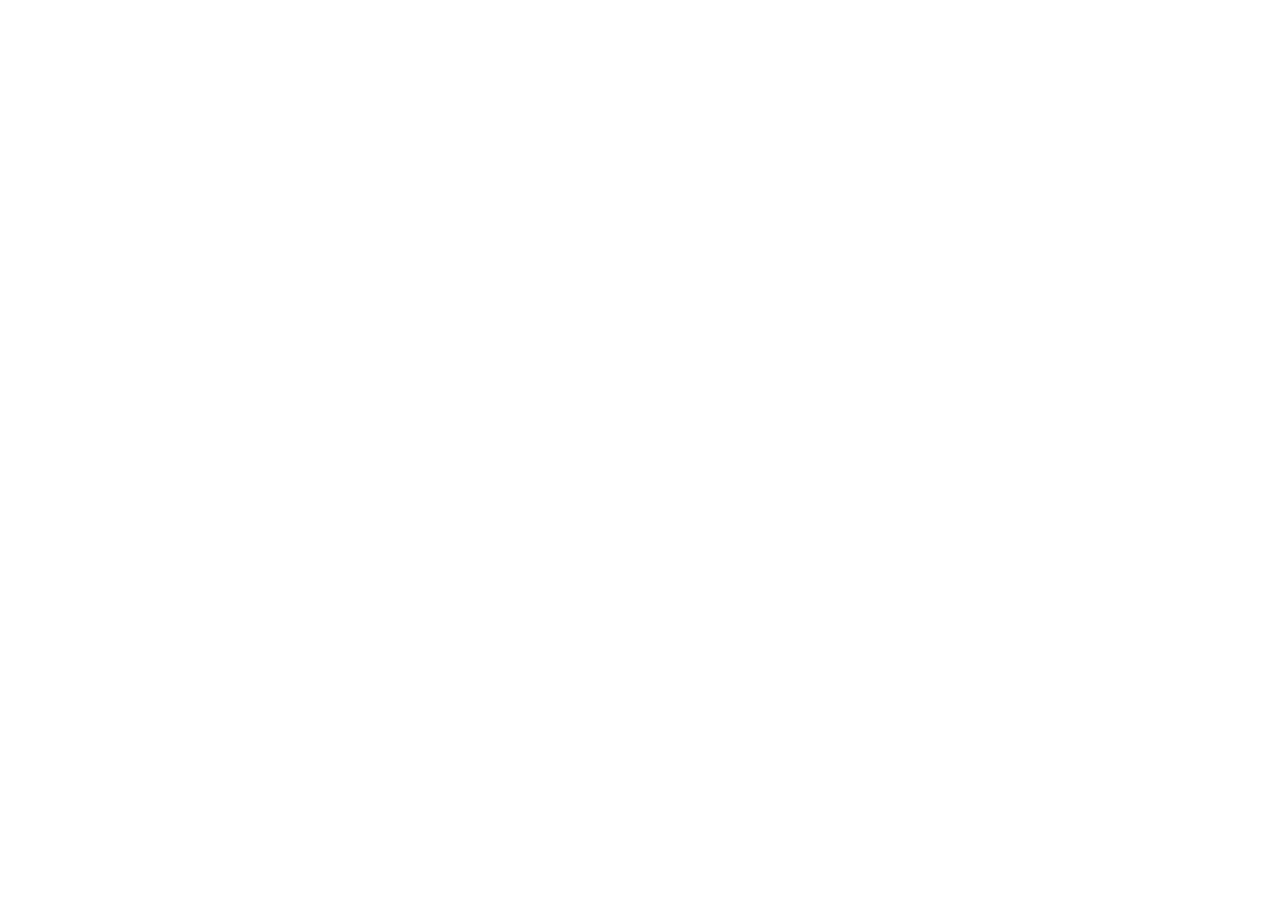
==== index.html @ 35516118 "minor fixes" ====
<!DOCTYPE html>
<html>

<head>
  <!--
    If you are serving your web app in a path other than the root, change the
    href value below to reflect the base path you are serving from.

    The path provided below has to start and end with a slash "/" in order for
    it to work correctly.

    For more details:
    * https://developer.mozilla.org/en-US/docs/Web/HTML/Element/base

    This is a placeholder for base href that will be replaced by the value of
    the `--base-href` argument provided to `flutter build`.
  -->
  <base href="/ulizabiblia/">

  <meta charset="UTF-8">
  <meta content="IE=Edge" http-equiv="X-UA-Compatible">
  <meta name="description" content="Niulize chochote kuhusu biblia, nitakujibu.">

  <!-- iOS meta tags & icons -->
  <meta name="apple-mobile-web-app-capable" content="yes">
  <meta name="apple-mobile-web-app-status-bar-style" content="black">
  <meta name="apple-mobile-web-app-title" content="ulizabiblia">
  <link rel="apple-touch-icon" href="icons/Icon-192.png">

  <!-- Favicon -->
  <link rel="icon" type="image/png" href="favicon.png">

  <title>UlizaBiblia</title>
  <link rel="manifest" href="manifest.json">
  <style>
    body {
      background-color: black;
      overflow: hidden;
    }

    .container {
      width: 100vw;
      height: 100vh;
      display: flex;
      /* Default Axis is X*/
      justify-content: center;
      /* Main Axis */
      align-items: center;
      /* Cross Axis */
    }

    .indicator {
      width: 50vw;
    }

    .indicator {
      width: 50vw;
    }
  </style>

  <script>
    // The value below is injected by flutter build, do not touch.
    const serviceWorkerVersion = "4120275222";
  </script>
  <!-- This script adds the flutter initialization JS code -->
  <script src="flutter.js" defer=""></script>


  <meta content="width=device-width, initial-scale=1.0, maximum-scale=1.0, user-scalable=no" name="viewport">




  <style id="splash-screen-style">
    html {
      height: 100%
    }

    body {
      margin: 0;
      min-height: 100%;
      background-color: #ffffff;
      background-size: 100% 100%;
    }

    .center {
      margin: 0;
      position: absolute;
      top: 50%;
      left: 50%;
      -ms-transform: translate(-50%, -50%);
      transform: translate(-50%, -50%);
    }

    .contain {
      display: block;
      width: 100%;
      height: 100%;
      object-fit: contain;
    }

    .stretch {
      display: block;
      width: 100%;
      height: 100%;
    }

    .cover {
      display: block;
      width: 100%;
      height: 100%;
      object-fit: cover;
    }

    .bottom {
      position: absolute;
      bottom: 0;
      left: 50%;
      -ms-transform: translate(-50%, 0);
      transform: translate(-50%, 0);
    }

    .bottomLeft {
      position: absolute;
      bottom: 0;
      left: 0;
    }

    .bottomRight {
      position: absolute;
      bottom: 0;
      right: 0;
    }
  </style>
  <script id="splash-screen-script">
    function removeSplashFromWeb() {
      document.getElementById("splash")?.remove();
      document.getElementById("splash-branding")?.remove();
      document.body.style.background = "transparent";
    }
  </script>
</head>

<body>
  <picture id="splash">
    <source
      srcset="splash/img/light-1x.png 1x, splash/img/light-2x.png 2x, splash/img/light-3x.png 3x, splash/img/light-4x.png 4x"
      media="(prefers-color-scheme: light)">
    <source
      srcset="splash/img/dark-1x.png 1x, splash/img/dark-2x.png 2x, splash/img/dark-3x.png 3x, splash/img/dark-4x.png 4x"
      media="(prefers-color-scheme: dark)">
    <img class="center" aria-hidden="true" src="splash/img/light-1x.png" alt="">
  </picture>

  <div id="loading_indicator" class="container">
    <img class="indicator" src="">
  </div>
  <script>
    window.addEventListener('load', function (ev) {
      // Download main.dart.js
      _flutter.loader.loadEntrypoint({
        serviceWorker: {
          serviceWorkerVersion: serviceWorkerVersion,
        },
        onEntrypointLoaded: function (engineInitializer) {
          engineInitializer.initializeEngine().then(function (appRunner) {
            appRunner.runApp();
          });
        }
      });
    });
  </script>
  <script>
    window.onload = function () {
      setTimeout(function () {
        var loadingindicator = document.getElementById("loading_indicator");
        if (loadingindicator) {
          loadingindicator.remove();
        }
      }, 10000)
    }
  </script>



</body>

</html>
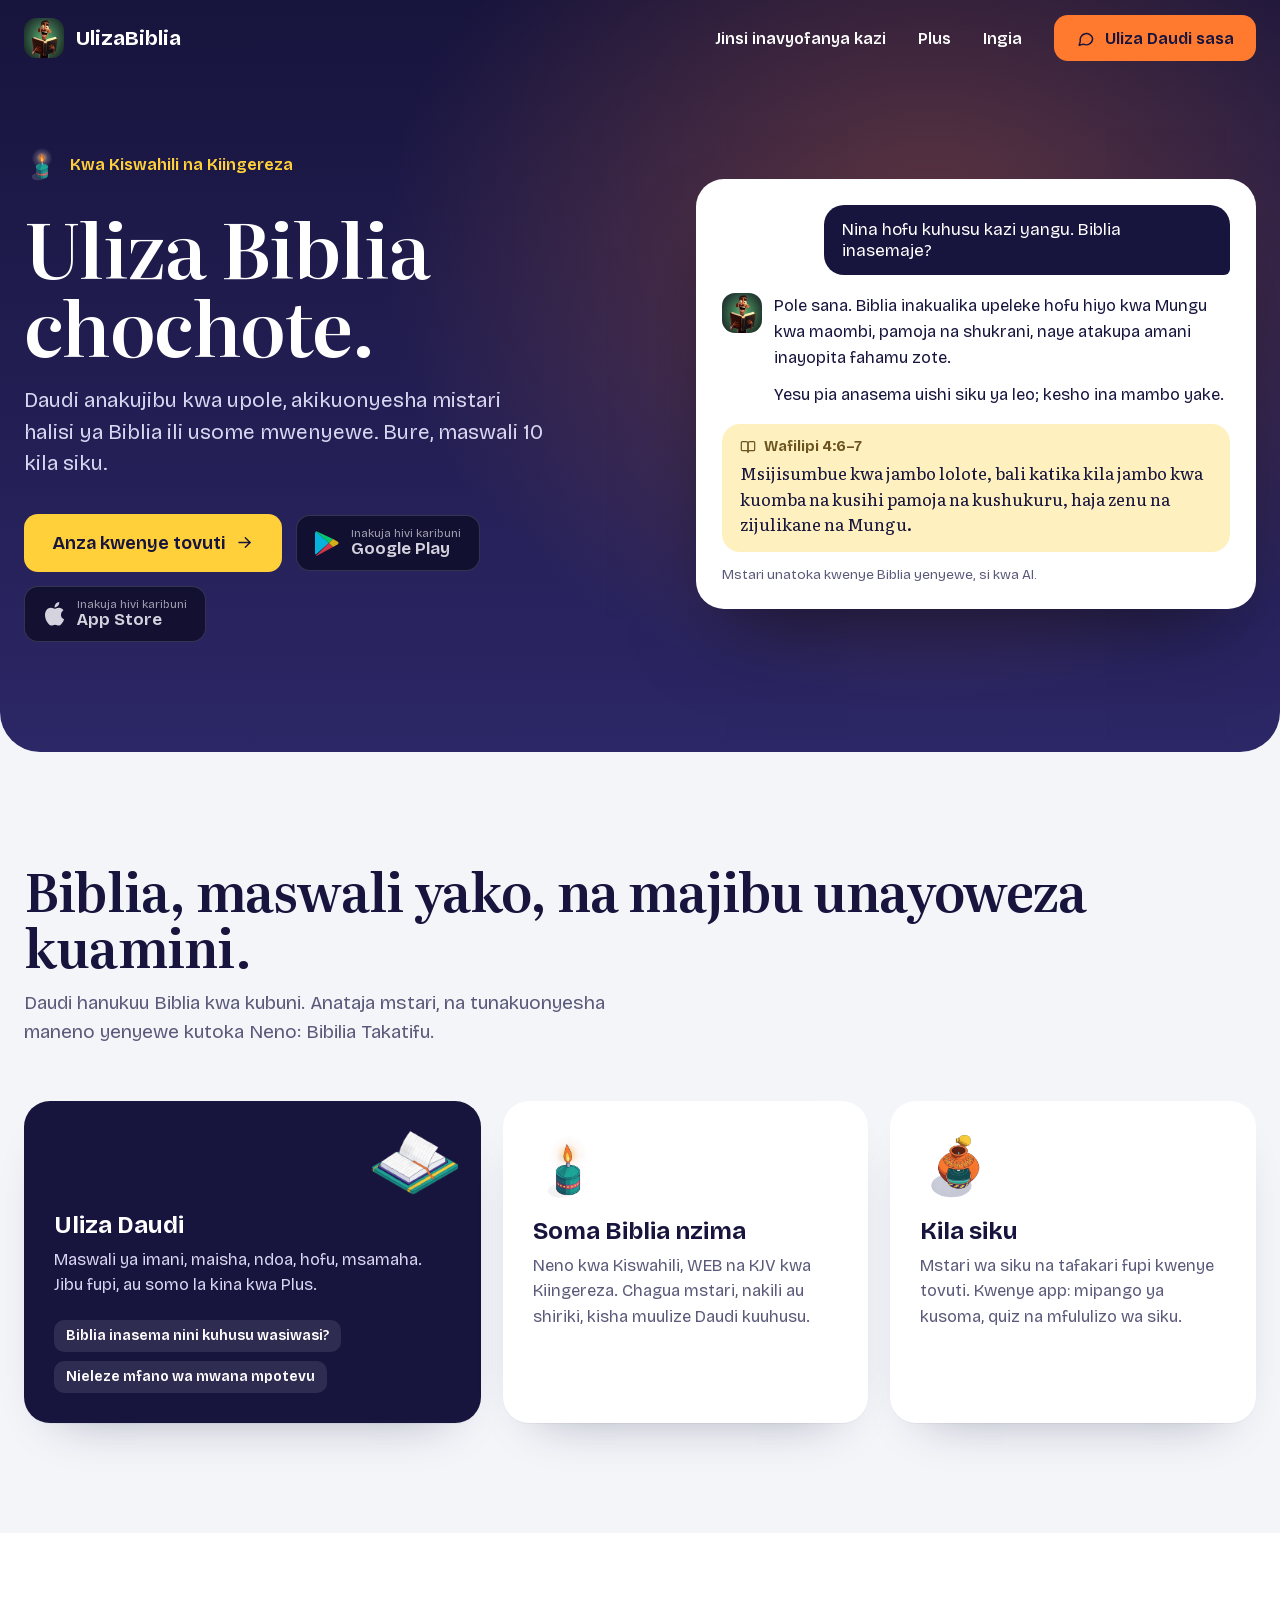
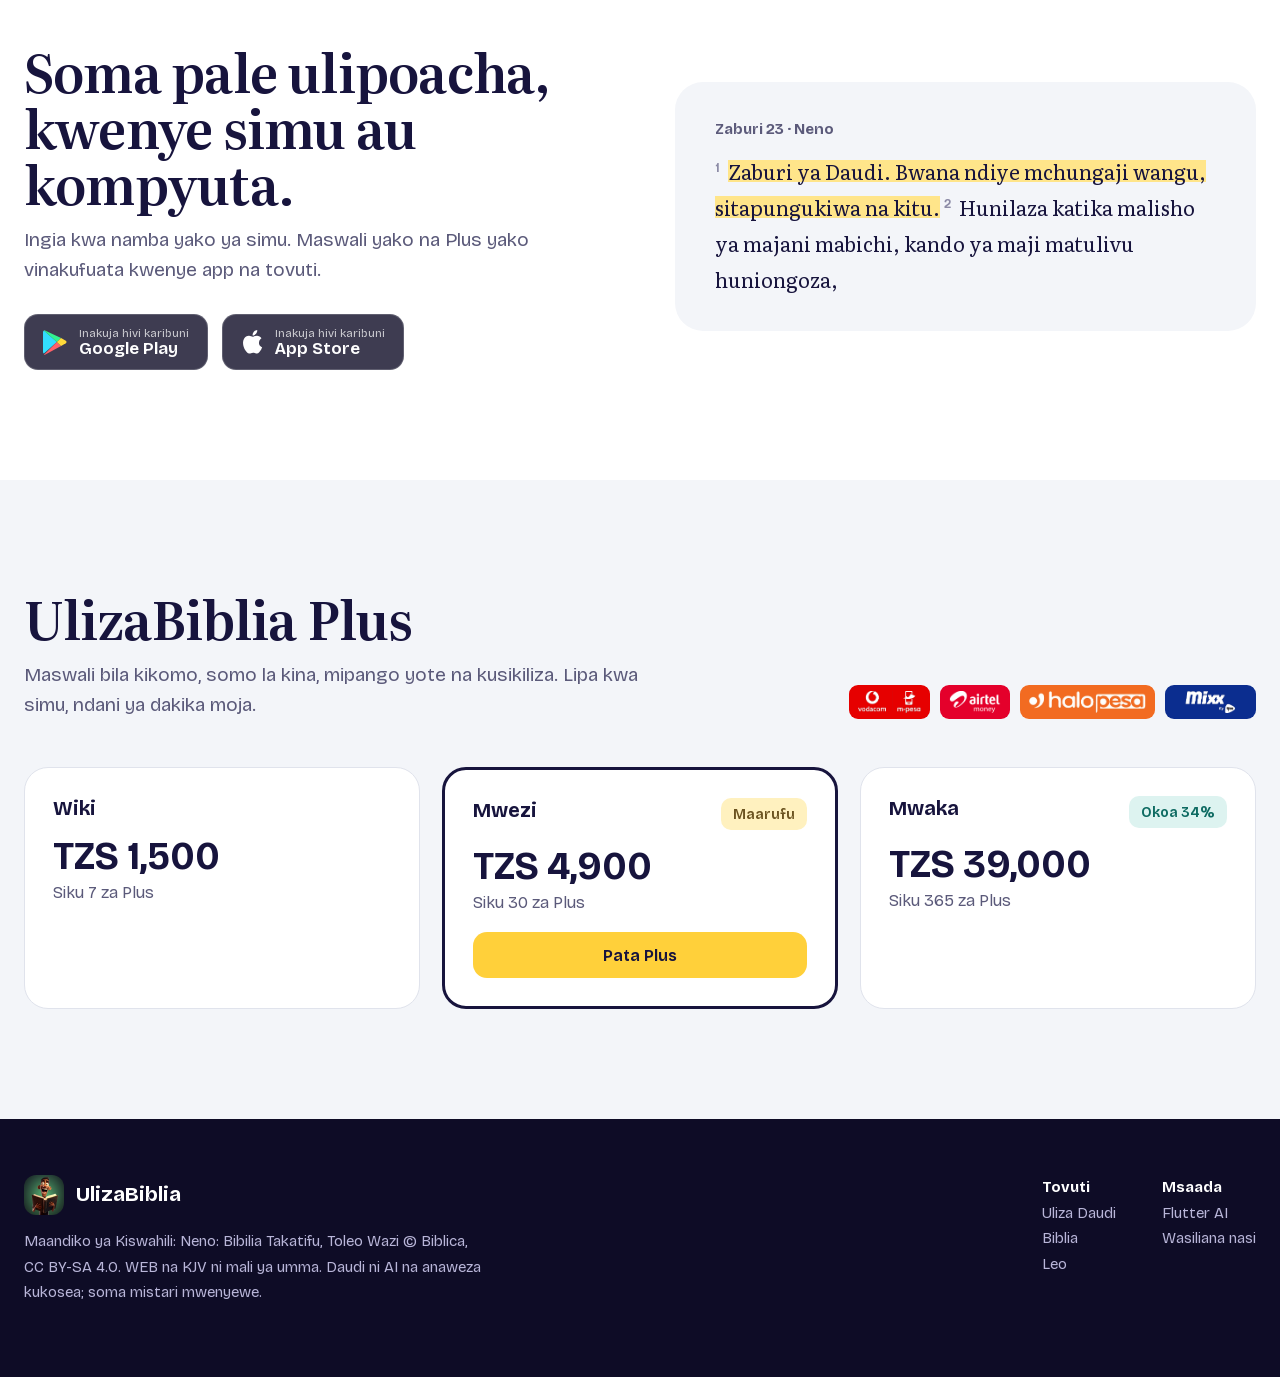
==== commit ac15a2a3: "New UlizaBiblia website on ulizabiblia.flutterai.dev (replaces the 2023 Flutter web app)" ====
--- a/index.html
+++ b/index.html
@@ -1,188 +1 @@
-<!DOCTYPE html>
-<html>
-
-<head>
-  <!--
-    If you are serving your web app in a path other than the root, change the
-    href value below to reflect the base path you are serving from.
-
-    The path provided below has to start and end with a slash "/" in order for
-    it to work correctly.
-
-    For more details:
-    * https://developer.mozilla.org/en-US/docs/Web/HTML/Element/base
-
-    This is a placeholder for base href that will be replaced by the value of
-    the `--base-href` argument provided to `flutter build`.
-  -->
-  <base href="/ulizabiblia/">
-
-  <meta charset="UTF-8">
-  <meta content="IE=Edge" http-equiv="X-UA-Compatible">
-  <meta name="description" content="Niulize chochote kuhusu biblia, nitakujibu.">
-
-  <!-- iOS meta tags & icons -->
-  <meta name="apple-mobile-web-app-capable" content="yes">
-  <meta name="apple-mobile-web-app-status-bar-style" content="black">
-  <meta name="apple-mobile-web-app-title" content="ulizabiblia">
-  <link rel="apple-touch-icon" href="icons/Icon-192.png">
-
-  <!-- Favicon -->
-  <link rel="icon" type="image/png" href="favicon.png">
-
-  <title>UlizaBiblia</title>
-  <link rel="manifest" href="manifest.json">
-  <style>
-    body {
-      background-color: black;
-      overflow: hidden;
-    }
-
-    .container {
-      width: 100vw;
-      height: 100vh;
-      display: flex;
-      /* Default Axis is X*/
-      justify-content: center;
-      /* Main Axis */
-      align-items: center;
-      /* Cross Axis */
-    }
-
-    .indicator {
-      width: 50vw;
-    }
-
-    .indicator {
-      width: 50vw;
-    }
-  </style>
-
-  <script>
-    // The value below is injected by flutter build, do not touch.
-    const serviceWorkerVersion = "4120275222";
-  </script>
-  <!-- This script adds the flutter initialization JS code -->
-  <script src="flutter.js" defer=""></script>
-
-
-  <meta content="width=device-width, initial-scale=1.0, maximum-scale=1.0, user-scalable=no" name="viewport">
-
-
-
-
-  <style id="splash-screen-style">
-    html {
-      height: 100%
-    }
-
-    body {
-      margin: 0;
-      min-height: 100%;
-      background-color: #ffffff;
-      background-size: 100% 100%;
-    }
-
-    .center {
-      margin: 0;
-      position: absolute;
-      top: 50%;
-      left: 50%;
-      -ms-transform: translate(-50%, -50%);
-      transform: translate(-50%, -50%);
-    }
-
-    .contain {
-      display: block;
-      width: 100%;
-      height: 100%;
-      object-fit: contain;
-    }
-
-    .stretch {
-      display: block;
-      width: 100%;
-      height: 100%;
-    }
-
-    .cover {
-      display: block;
-      width: 100%;
-      height: 100%;
-      object-fit: cover;
-    }
-
-    .bottom {
-      position: absolute;
-      bottom: 0;
-      left: 50%;
-      -ms-transform: translate(-50%, 0);
-      transform: translate(-50%, 0);
-    }
-
-    .bottomLeft {
-      position: absolute;
-      bottom: 0;
-      left: 0;
-    }
-
-    .bottomRight {
-      position: absolute;
-      bottom: 0;
-      right: 0;
-    }
-  </style>
-  <script id="splash-screen-script">
-    function removeSplashFromWeb() {
-      document.getElementById("splash")?.remove();
-      document.getElementById("splash-branding")?.remove();
-      document.body.style.background = "transparent";
-    }
-  </script>
-</head>
-
-<body>
-  <picture id="splash">
-    <source
-      srcset="splash/img/light-1x.png 1x, splash/img/light-2x.png 2x, splash/img/light-3x.png 3x, splash/img/light-4x.png 4x"
-      media="(prefers-color-scheme: light)">
-    <source
-      srcset="splash/img/dark-1x.png 1x, splash/img/dark-2x.png 2x, splash/img/dark-3x.png 3x, splash/img/dark-4x.png 4x"
-      media="(prefers-color-scheme: dark)">
-    <img class="center" aria-hidden="true" src="splash/img/light-1x.png" alt="">
-  </picture>
-
-  <div id="loading_indicator" class="container">
-    <img class="indicator" src="">
-  </div>
-  <script>
-    window.addEventListener('load', function (ev) {
-      // Download main.dart.js
-      _flutter.loader.loadEntrypoint({
-        serviceWorker: {
-          serviceWorkerVersion: serviceWorkerVersion,
-        },
-        onEntrypointLoaded: function (engineInitializer) {
-          engineInitializer.initializeEngine().then(function (appRunner) {
-            appRunner.runApp();
-          });
-        }
-      });
-    });
-  </script>
-  <script>
-    window.onload = function () {
-      setTimeout(function () {
-        var loadingindicator = document.getElementById("loading_indicator");
-        if (loadingindicator) {
-          loadingindicator.remove();
-        }
-      }, 10000)
-    }
-  </script>
-
-
-
-</body>
-
-</html>+<!DOCTYPE html><html lang="sw" class="_0jMygq_variable B00P-W_variable"><head><meta charSet="utf-8"/><meta name="viewport" content="width=device-width, initial-scale=1"/><link rel="preload" href="/_next/static/media/a744d4c147f3698b-s.p.3t6wimnoqat92.woff2" as="font" crossorigin="" type="font/woff2"/><link rel="preload" href="/_next/static/media/edc92f5080bab07a-s.p.1pg2nifvadz06.woff2" as="font" crossorigin="" type="font/woff2"/><link rel="preload" href="/img/daudi.png" as="image"/><link rel="preload" as="image" href="/logos/mpesa.png"/><link rel="preload" as="image" href="/logos/airtel-money.png"/><link rel="preload" as="image" href="/logos/halopesa.png"/><link rel="preload" as="image" href="/logos/mixx.png"/><link rel="stylesheet" href="/_next/static/chunks/3lt1h2l-7wc80.css" data-precedence="next"/><link rel="preload" as="script" fetchPriority="low" href="/_next/static/chunks/310vm2bl3xxpt.js"/><script src="/_next/static/chunks/1d-3ziz_810o8.js" async=""></script><script src="/_next/static/chunks/39_j1bdzreq0m.js" async=""></script><script src="/_next/static/chunks/3b7v8xei-k6e1.js" async=""></script><script src="/_next/static/chunks/turbopack-2u1d16houkiyo.js" async=""></script><script src="/_next/static/chunks/420x_k3pg6k5j.js" async=""></script><script src="/_next/static/chunks/0drtr9knyw-78.js" async=""></script><meta name="theme-color" content="#17143D"/><title>UlizaBiblia: Uliza Biblia chochote</title><meta name="description" content="Uliza Biblia chochote. Daudi anakujibu kwa upole, akikuonyesha mistari halisi ya Biblia, kwa Kiswahili au Kiingereza."/><meta property="og:title" content="UlizaBiblia"/><meta property="og:description" content="Uliza Biblia chochote. Daudi anakujibu kwa upole, akikuonyesha mistari halisi ya Biblia, kwa Kiswahili au Kiingereza."/><meta property="og:url" content="https://ulizabiblia.flutterai.dev/"/><meta property="og:site_name" content="UlizaBiblia"/><meta property="og:locale" content="sw_TZ"/><meta property="og:image" content="https://ulizabiblia.flutterai.dev/img/icon.png"/><meta property="og:type" content="website"/><meta name="twitter:card" content="summary"/><meta name="twitter:title" content="UlizaBiblia"/><meta name="twitter:description" content="Uliza Biblia chochote. Daudi anakujibu kwa upole, akikuonyesha mistari halisi ya Biblia, kwa Kiswahili au Kiingereza."/><meta name="twitter:image" content="https://ulizabiblia.flutterai.dev/img/icon.png"/><link rel="icon" href="/favicon.png"/><link rel="apple-touch-icon" href="/apple-touch-icon.png"/><meta name="next-size-adjust" content=""/><script src="/_next/static/chunks/0cz1d0mv5g_q7.js" noModule=""></script></head><body><div hidden=""><!--$--><!--/$--></div><header class="hero"><div class="glow"></div><nav class="wnav" style="color:#fff"><a class="brand" href="/"><img src="/img/daudi.png" alt=""/>UlizaBiblia</a><span class="sp"></span><a class="lk" href="#jinsi">Jinsi inavyofanya kazi</a><a class="lk" href="#plus">Plus</a><button class="lk" style="color:#fff;font-weight:600">Ingia</button><a class="pill or" href="/app/"><svg width="19" height="19" viewBox="0 0 24 24" fill="none" stroke="currentColor" stroke-width="1.8" stroke-linecap="round" stroke-linejoin="round" style="flex:none" aria-hidden="true"><path d="M21 12a8 8 0 0 1-11.6 7.1L4 20.5l1.4-4.9A8 8 0 1 1 21 12Z"></path></svg>Uliza Daudi sasa</a></nav><div class="hero-grid"><div><div class="kicker"><picture><source srcSet="/fig/kibatari.png" media="(prefers-reduced-motion: reduce)"/><img src="/fig/kibatari.webp" width="36" height="36" alt="" style="display:block"/></picture>Kwa Kiswahili na Kiingereza</div><h1>Uliza Biblia chochote.</h1><p class="lead">Daudi anakujibu kwa upole, akikuonyesha mistari halisi ya Biblia ili usome mwenyewe. Bure, maswali 10 kila siku.</p><div class="cta-row"><a class="pill gd big" href="/app/">Anza kwenye tovuti <svg width="19" height="19" viewBox="0 0 24 24" fill="none" stroke="currentColor" stroke-width="1.8" stroke-linecap="round" stroke-linejoin="round" style="flex:none" aria-hidden="true"><path d="M5 12h14"></path><path d="m13 6 6 6-6 6"></path></svg></a><span class="store" style="opacity:0.8"><svg width="24" height="26" viewBox="0 0 26 28" aria-hidden="true"><path d="M1 1.5 15 14 1 26.5c-.6-.3-1-1-1-1.8V3.3c0-.8.4-1.5 1-1.8Z" fill="#00D7FE"></path><path d="M19.6 9.8 15 14 1 1.5c.3-.2.7-.2 1.1 0Z" fill="#00F076"></path><path d="M19.6 18.2 2.1 27.9c-.4.2-.8.2-1.1 0L15 14Z" fill="#FF3A44"></path><path d="M24.7 12.6c1 .6 1 2.2 0 2.8l-5.1 2.8L15 14l4.6-4.2Z" fill="#FFD109"></path></svg><span><small>Inakuja hivi karibuni</small><b>Google Play</b></span></span><span class="store" style="opacity:0.8"><svg width="22" height="26" viewBox="0 0 24 28" fill="#fff" aria-hidden="true"><path d="M19.6 14.8c0-3.3 2.7-4.9 2.8-5-1.5-2.2-3.9-2.5-4.7-2.6-2-.2-3.9 1.2-4.9 1.2-1 0-2.6-1.2-4.2-1.1-2.2 0-4.2 1.3-5.3 3.2-2.3 3.9-.6 9.7 1.6 12.9 1.1 1.6 2.4 3.3 4.1 3.2 1.6-.1 2.3-1 4.2-1s2.5 1 4.2 1c1.8 0 2.9-1.6 3.9-3.2 1.2-1.8 1.7-3.6 1.8-3.7-.1 0-3.5-1.3-3.5-5Z"></path><path d="M16.4 5.1c.9-1.1 1.5-2.6 1.3-4.1-1.3.1-2.8.9-3.7 1.9-.8.9-1.5 2.5-1.3 3.9 1.4.1 2.8-.7 3.7-1.7Z"></path></svg><span><small>Inakuja hivi karibuni</small><b>App Store</b></span></span></div></div><div class="demo"><div class="qbub">Nina hofu kuhusu kazi yangu. Biblia inasemaje?</div><div style="display:flex;gap:12px;margin-top:18px"><img src="/img/daudi.png" width="40" height="40" alt="Daudi" style="border-radius:13px;display:block;flex:none;object-fit:cover"/><div class="abody"><p>Pole sana. Biblia inakualika upeleke hofu hiyo kwa Mungu kwa maombi, pamoja na shukrani, naye atakupa amani inayopita fahamu zote.</p><p style="margin:0">Yesu pia anasema uishi siku ya leo; kesho ina mambo yake.</p></div></div><div class="vcard" style="margin-top:16px"><div class="r"><svg width="16" height="16" viewBox="0 0 24 24" fill="none" stroke="currentColor" stroke-width="1.8" stroke-linecap="round" stroke-linejoin="round" style="flex:none" aria-hidden="true"><path d="M2 5.5C2 4.7 2.7 4 3.5 4H9a3 3 0 0 1 3 3v13a2.5 2.5 0 0 0-2.5-2.5h-6A1.5 1.5 0 0 1 2 16Z"></path><path d="M22 5.5c0-.8-.7-1.5-1.5-1.5H15a3 3 0 0 0-3 3v13a2.5 2.5 0 0 1 2.5-2.5h6A1.5 1.5 0 0 0 22 16Z"></path></svg>Wafilipi 4:6–7</div><div class="t">Msijisumbue kwa jambo lolote, bali katika kila jambo kwa kuomba na kusihi pamoja na kushukuru, haja zenu na zijulikane na Mungu.</div></div><div class="muted" style="font-size:13.5px;margin-top:14px">Mstari unatoka kwenye Biblia yenyewe, si kwa AI.</div></div></div></header><main><section class="sec" id="jinsi"><div class="in"><h2>Biblia, maswali yako, na majibu unayoweza kuamini.</h2><p class="sub">Daudi hanukuu Biblia kwa kubuni. Anataja mstari, na tunakuonyesha maneno yenyewe kutoka Neno: Bibilia Takatifu.</p><div class="feat"><div class="fc dark"><picture><source srcSet="/fig/bible.png" media="(prefers-reduced-motion: reduce)"/><img src="/fig/bible.webp" width="92" height="92" alt="" style="display:block;position:absolute;right:20px;top:18px"/></picture><div style="height:64px"></div><h3>Uliza Daudi</h3><p>Maswali ya imani, maisha, ndoa, hofu, msamaha. Jibu fupi, au somo la kina kwa Plus.</p><div style="margin-top:22px;display:flex;flex-direction:column;gap:9px"><a class="chip2" style="background:rgba(255,255,255,.1);color:#fff;width:fit-content" href="/app/?q=Biblia%20inasema%20nini%20kuhusu%20wasiwasi%3F">Biblia inasema nini kuhusu wasiwasi?</a><a class="chip2" style="background:rgba(255,255,255,.1);color:#fff;width:fit-content" href="/app/?q=Nieleze%20mfano%20wa%20mwana%20mpotevu">Nieleze mfano wa mwana mpotevu</a></div></div><div class="fc"><picture><source srcSet="/fig/kibatari.png" media="(prefers-reduced-motion: reduce)"/><img src="/fig/kibatari.webp" width="70" height="70" alt="" style="display:block"/></picture><h3>Soma Biblia nzima</h3><p>Neno kwa Kiswahili, WEB na KJV kwa Kiingereza. Chagua mstari, nakili au shiriki, kisha muulize Daudi kuuhusu.</p></div><div class="fc"><picture><source srcSet="/fig/mtungi.png" media="(prefers-reduced-motion: reduce)"/><img src="/fig/mtungi.webp" width="70" height="70" alt="" style="display:block"/></picture><h3>Kila siku</h3><p>Mstari wa siku na tafakari fupi kwenye tovuti. Kwenye app: mipango ya kusoma, quiz na mfululizo wa siku.</p></div></div></div></section><section class="sec" style="background:#fff"><div class="in two"><div><h2>Soma pale ulipoacha, kwenye simu au kompyuta.</h2><p class="sub">Ingia kwa namba yako ya simu. Maswali yako na Plus yako vinakufuata kwenye app na tovuti.</p><div class="cta-row" style="margin-top:30px"><span class="store" style="opacity:0.8"><svg width="24" height="26" viewBox="0 0 26 28" aria-hidden="true"><path d="M1 1.5 15 14 1 26.5c-.6-.3-1-1-1-1.8V3.3c0-.8.4-1.5 1-1.8Z" fill="#00D7FE"></path><path d="M19.6 9.8 15 14 1 1.5c.3-.2.7-.2 1.1 0Z" fill="#00F076"></path><path d="M19.6 18.2 2.1 27.9c-.4.2-.8.2-1.1 0L15 14Z" fill="#FF3A44"></path><path d="M24.7 12.6c1 .6 1 2.2 0 2.8l-5.1 2.8L15 14l4.6-4.2Z" fill="#FFD109"></path></svg><span><small>Inakuja hivi karibuni</small><b>Google Play</b></span></span><span class="store" style="opacity:0.8"><svg width="22" height="26" viewBox="0 0 24 28" fill="#fff" aria-hidden="true"><path d="M19.6 14.8c0-3.3 2.7-4.9 2.8-5-1.5-2.2-3.9-2.5-4.7-2.6-2-.2-3.9 1.2-4.9 1.2-1 0-2.6-1.2-4.2-1.1-2.2 0-4.2 1.3-5.3 3.2-2.3 3.9-.6 9.7 1.6 12.9 1.1 1.6 2.4 3.3 4.1 3.2 1.6-.1 2.3-1 4.2-1s2.5 1 4.2 1c1.8 0 2.9-1.6 3.9-3.2 1.2-1.8 1.7-3.6 1.8-3.7-.1 0-3.5-1.3-3.5-5Z"></path><path d="M16.4 5.1c.9-1.1 1.5-2.6 1.3-4.1-1.3.1-2.8.9-3.7 1.9-.8.9-1.5 2.5-1.3 3.9 1.4.1 2.8-.7 3.7-1.7Z"></path></svg><span><small>Inakuja hivi karibuni</small><b>App Store</b></span></span></div></div><a class="readcard" style="display:block" href="/app/biblia/?b=PSA&amp;c=23"><div style="font-family:var(--ui);font-weight:700;font-size:15px;color:var(--muted);margin-bottom:10px">Zaburi 23 · Neno</div><sup>1</sup> <span class="hl">Zaburi ya Daudi. Bwana ndiye mchungaji wangu, sitapungukiwa na kitu.</span> <sup>2</sup> <!-- -->Hunilaza katika malisho ya majani mabichi, kando ya maji matulivu huniongoza,</a></div></section><section class="sec" id="plus"><div class="in"><div style="display:flex;justify-content:space-between;align-items:flex-end;gap:24px;flex-wrap:wrap"><div><h2>UlizaBiblia Plus</h2><p class="sub">Maswali bila kikomo, somo la kina, mipango yote na kusikiliza. Lipa kwa simu, ndani ya dakika moja.</p></div><div class="netrow"><span class="net" style="background:#E60000"><img src="/logos/mpesa.png" alt="M-Pesa" style="height:22px"/></span><span class="net" style="background:#E4002B"><img src="/logos/airtel-money.png" alt="Airtel Money" style="height:22px"/></span><span class="net" style="background:#F26B21"><img src="/logos/halopesa.png" alt="HaloPesa" style="height:22px"/></span><span class="net" style="background:#0B2D8F"><img src="/logos/mixx.png" alt="Mixx by Yas" style="height:22px"/></span></div></div><div class="price"><div class="pc"><b style="font-size:20px">Wiki</b><div class="amt">TZS 1,500</div><div class="muted">Siku 7 za Plus</div></div><div class="pc on"><div style="display:flex;justify-content:space-between"><b style="font-size:20px">Mwezi</b><span class="chip2">Maarufu</span></div><div class="amt">TZS 4,900</div><div class="muted">Siku 30 za Plus</div><button class="pill gd" style="width:100%;margin-top:20px">Pata Plus</button></div><div class="pc"><div style="display:flex;justify-content:space-between"><b style="font-size:20px">Mwaka</b><span class="chip2 teal">Okoa 34%</span></div><div class="amt">TZS 39,000</div><div class="muted">Siku 365 za Plus</div></div></div></div></section></main><footer class="foot"><div class="in"><div><div class="brand" style="color:#fff"><img src="/img/daudi.png" alt=""/>UlizaBiblia</div><p style="margin-top:14px;max-width:460px">Maandiko ya Kiswahili: Neno: Bibilia Takatifu, Toleo Wazi © Biblica, CC BY-SA 4.0. WEB na KJV ni mali ya umma. Daudi ni AI na anaweza kukosea; soma mistari mwenyewe.</p></div><div style="display:flex;gap:46px"><div><b>Tovuti</b><br/><a href="/app/">Uliza Daudi</a><br/><a href="/app/biblia/">Biblia</a><br/><a href="/app/leo/">Leo</a></div><div><b>Msaada</b><br/><a href="https://flutterai.dev">Flutter AI</a><br/><a href="mailto:support@flutterai.dev">Wasiliana nasi</a></div></div></div></footer><!--$--><!--/$--><script id="_R_">(globalThis["TURBOPACK"] || (globalThis["TURBOPACK"] = [])).push({"otherChunks":["static/chunks/310vm2bl3xxpt.js","static/chunks/1d-3ziz_810o8.js","static/chunks/39_j1bdzreq0m.js","static/chunks/3b7v8xei-k6e1.js"],"runtimeModuleIds":[94553]});</script><script src="/_next/static/chunks/310vm2bl3xxpt.js" async=""></script><script>(self.__next_f=self.__next_f||[]).push([0])</script><script>self.__next_f.push([1,"1:\"$Sreact.fragment\"\n2:\"/_next/static/chunks/420x_k3pg6k5j.js\"\n3:I[24770,[\"$2\"],\"SessionProvider\"]\n4:I[39756,[\"$2\"],\"default\"]\n5:I[37457,[\"$2\"],\"default\"]\n7:\"/_next/static/chunks/0drtr9knyw-78.js\"\n8:I[22016,[\"$2\",\"$7\"],\"\"]\n9:I[67049,[\"$2\",\"$7\"],\"NavActions\"]\na:I[45910,[\"$2\",\"$7\"],\"Figure\"]\nb:I[67049,[\"$2\",\"$7\"],\"HeroActions\"]\nc:I[45910,[\"$2\",\"$7\"],\"Daudi\"]\nd:I[45910,[\"$2\",\"$7\"],\"Icon\"]\n17:\"ViewportBoundary\"\n18:I[97367,[\"$2\"],\"$17\"]\n1a:\"MetadataBoundary\"\n1b:I[97367,[\"$2\"],\"$1a\"]\n1c:\"$Sreact.suspense\"\n1e:I[68027,[\"$2\"],\"default\",1]\n:HL[\"/_next/static/chunks/3lt1h2l-7wc80.css\",\"style\"]\n:HL[\"/_next/static/media/a744d4c147f3698b-s.p.3t6wimnoqat92.woff2\",\"font\",{\"crossOrigin\":\"\",\"type\":\"font/woff2\"}]\n:HL[\"/_next/static/media/edc92f5080bab07a-s.p.1pg2nifvadz06.woff2\",\"font\",{\"crossOrigin\":\"\",\"type\":\"font/woff2\"}]\n:HL[\"/img/daudi.png\",\"image\"]\n6:[[\"children\",{\"s\":\"__PAGE__\",\"h\":512,\"d\":{\"r\":[\"$\",\"$1\",\"c\",{\"children\":[[[\"$\",\"header\",null,{\"className\":\"hero\",\"children\":[[\"$\",\"div\",null,{\"className\":\"glow\"}],[\"$\",\"nav\",null,{\"className\":\"wnav\",\"style\":{\"color\":\"#fff\"},\"children\":[[\"$\",\"$L8\",null,{\"href\":\"/\",\"className\":\"brand\",\"children\":[[\"$\",\"img\",null,{\"src\":\"/img/daudi.png\",\"alt\":\"\"}],\"UlizaBiblia\"]}],[\"$\",\"span\",null,{\"className\":\"sp\"}],[\"$\",\"a\",null,{\"className\":\"lk\",\"href\":\"#jinsi\",\"children\":\"Jinsi inavyofanya kazi\"}],[\"$\",\"a\",null,{\"className\":\"lk\",\"href\":\"#plus\",\"children\":\"Plus\"}],[\"$\",\"$L9\",null,{}]]}],[\"$\",\"div\",null,{\"className\":\"hero-grid\",\"children\":[[\"$\",\"div\",null,{\"children\":[[\"$\",\"div\",null,{\"className\":\"kicker\",\"children\":[[\"$\",\"$La\",null,{\"name\":\"kibatari\",\"size\":36}],\"Kwa Kiswahili na Kiingereza\"]}],[\"$\",\"h1\",null,{\"children\":\"Uliza Biblia chochote.\"}],[\"$\",\"p\",null,{\"className\":\"lead\",\"children\":\"Daudi anakujibu kwa upole, akikuonyesha mistari halisi ya Biblia ili usome mwenyewe. Bure, maswali 10 kila siku.\"}],[\"$\",\"$Lb\",null,{}]]}],[\"$\",\"div\",null,{\"className\":\"demo\",\"children\":[[\"$\",\"div\",null,{\"className\":\"qbub\",\"children\":\"Nina hofu kuhusu kazi yangu. Biblia inasemaje?\"}],[\"$\",\"div\",null,{\"style\":{\"display\":\"flex\",\"gap\":12,\"marginTop\":18},\"children\":[[\"$\",\"$Lc\",null,{\"size\":40,\"radius\":13}],[\"$\",\"div\",null,{\"className\":\"abody\",\"children\":[[\"$\",\"p\",null,{\"children\":\"Pole sana. Biblia inakualika upeleke hofu hiyo kwa Mungu kwa maombi, pamoja na shukrani, naye atakupa amani inayopita fahamu zote.\"}],[\"$\",\"p\",null,{\"style\":{\"margin\":0},\"children\":\"Yesu pia anasema uishi siku ya leo; kesho ina mambo yake.\"}]]}]]}],[\"$\",\"div\",null,{\"className\":\"vcard\",\"style\":{\"marginTop\":16},\"children\":[[\"$\",\"div\",null,{\"className\":\"r\",\"children\":[[\"$\",\"$Ld\",null,{\"name\":\"book\",\"size\":16}],\"Wafilipi 4:6–7\"]}],[\"$\",\"div\",null,{\"className\":\"t\",\"children\":\"Msijisumbue kwa jambo lolote, bali katika kila jambo kwa kuomba na kusihi pamoja na kushukuru, haja zenu na zijulikane na Mungu.\"}]]}],[\"$\",\"div\",null,{\"className\":\"muted\",\"style\":{\"fontSize\":13.5,\"marginTop\":14},\"children\":\"Mstari unatoka kwenye Biblia yenyewe, si kwa AI.\"}]]}]]}]]}],[\"$\",\"main\",null,{\"children\":[[\"$\",\"section\",null,{\"className\":\"sec\",\"id\":\"jinsi\",\"children\":[\"$\",\"div\",null,{\"className\":\"in\",\"children\":[[\"$\",\"h2\",null,{\"children\":\"Biblia, maswali yako, na majibu unayoweza kuamini.\"}],[\"$\",\"p\",null,{\"className\":\"sub\",\"children\":\"Daudi hanukuu Biblia kwa kubuni. Anataja mstari, na tunakuonyesha maneno yenyewe kutoka Neno: Bibilia Takatifu.\"}],[\"$\",\"div\",null,{\"className\":\"feat\",\"children\":[[\"$\",\"div\",null,{\"className\":\"fc dark\",\"children\":[[\"$\",\"$La\",null,{\"name\":\"bible\",\"size\":92,\"style\":{\"position\":\"absolute\",\"right\":20,\"top\":18}}],[\"$\",\"div\",null,{\"style\":{\"height\":64}}],[\"$\",\"h3\",null,{\"children\":\"Uliza Daudi\"}],[\"$\",\"p\",null,{\"children\":\"Maswali ya imani, maisha, ndoa, hofu, msamaha. Jibu fupi, au somo la kina kwa Plus.\"}],[\"$\",\"div\",null,{\"style\":{\"marginTop\":22,\"display\":\"flex\",\"flexDirection\":\"column\",\"gap\":9},\"children\":[\"$Le\",\"$Lf\"]}]]}],\"$L10\",\"$L11\"]}]]}]}],\"$L12\",\"$L13\"]}],\"$L14\"],[\"$L15\"],\"$L16\"]}],\"p\":false,\"v\":null}}]]\n0:{\"P\":null,\"c\":[\"\",\"\"],\"q\":\"\",\"i\":false,\"t\":{\"t\":{\"s\":\"\",\"h\":528,\"d\":{\"r\":[\"$\",\"$1\",\"c\",{\"children\":[[[\"$\",\"link\",\"0\",{\"rel\":\"stylesheet\",\"href\":\"/_next/static/chunks/3lt1h2l-7wc80.css\",\"precedence\":\"next\",\"crossOrigin\":\"$undefined\",\"nonce\":\"$undefined\"}],[\"$\",\"script\",\"script-0\",{\"src\":\"/_next/static/chunks/420x_k3pg6k5j.js\",\"async\":true,\"nonce\":\"$undefined\"}]],[\"$\",\"html\",null,{\"lang\":\"sw\",\"className\":\"_0jMygq_variable B00P-W_variable\",\"children\":[\"$\",\"body\",null,{\"children\":[\"$\",\"$L3\",null,{\"children\":[\"$\",\"$L4\",null,{\"parallelRouterKey\":\"children\",\"error\":\"$undefined\",\"errorStyles\":\"$undefined\",\"errorScripts\":\"$undefined\",\"template\":[\"$\",\"$L5\",null,{}],\"templateStyles\":\"$undefined\",\"templateScripts\":\"$undefined\",\"notFound\":[[[\"$\",\"title\",null,{\"children\":\"404: This page could not be found.\"}],[\"$\",\"div\",null,{\"style\":{\"fontFamily\":\"system-ui,\\\"Segoe UI\\\",Roboto,Helvetica,Arial,sans-serif,\\\"Apple Color Emoji\\\",\\\"Segoe UI Emoji\\\"\",\"height\":\"100vh\",\"textAlign\":\"center\",\"display\":\"flex\",\"flexDirection\":\"column\",\"alignItems\":\"center\",\"justifyContent\":\"center\"},\"children\":[\"$\",\"div\",null,{\"children\":[[\"$\",\"style\",null,{\"dangerouslySetInnerHTML\":{\"__html\":\"body{color:#000;background:#fff;margin:0}.next-error-h1{border-right:1px solid rgba(0,0,0,.3)}@media (prefers-color-scheme:dark){body{color:#fff;background:#000}.next-error-h1{border-right:1px solid rgba(255,255,255,.3)}}\"}}],[\"$\",\"h1\",null,{\"className\":\"next-error-h1\",\"style\":{\"display\":\"inline-block\",\"margin\":\"0 20px 0 0\",\"padding\":\"0 23px 0 0\",\"fontSize\":24,\"fontWeight\":500,\"verticalAlign\":\"top\",\"lineHeight\":\"49px\"},\"children\":404}],[\"$\",\"div\",null,{\"style\":{\"display\":\"inline-block\"},\"children\":[\"$\",\"h2\",null,{\"style\":{\"fontSize\":14,\"fontWeight\":400,\"lineHeight\":\"49px\",\"margin\":0},\"children\":\"This page could not be found.\"}]}]]}]}]],[]],\"forbidden\":\"$undefined\",\"unauthorized\":\"$undefined\"}]}]}]}]]}],\"p\":false,\"v\":null},\"c\":\"$Q6\"},\"h\":{\"r\":[\"$\",\"$1\",\"h\",{\"children\":[null,[\"$\",\"$L18\",null,{\"children\":\"$L19\"}],[\"$\",\"$L1b\",null,{\"children\":[[\"$\",\"div\",null,{\"hidden\":true,\"children\":[\"$\",\"$1c\",null,{\"name\":\"Next.Metadata\",\"children\":\"$L1d\"}]}],null]}],[\"$\",\"meta\",null,{\"name\":\"next-size-adjust\",\"content\":\"\"}]]}],\"p\":false,\"v\":null}},\"m\":\"$undefined\",\"G\":[\"$1e\",[[\"$\",\"link\",\"0\",{\"rel\":\"stylesheet\",\"href\":\"/_next/static/chunks/3lt1h2l-7wc80.css\",\"precedence\":\"next\",\"crossOrigin\":\"$undefined\",\"nonce\":\"$undefined\"}]]],\"S\":true,\"r\":\"$undefined\",\"s\":\"$undefined\",\"a\":\"$undefined\",\"l\":\"$undefined\",\"p\":\"$undefined\",\"d\":\"$undefined\",\"b\":\"LZZgCo_zqK-8toxPUYs3O\"}\n1f:I[45910,[\"$2\",\"$7\"],\"NetLogo\"]\n20:I[67049,[\"$2\",\"$7\"],\"PlusButton\"]\n21:I[97367,[\"$2\"],\"OutletBoundary\"]\ne:[\"$\",\"$L8\",\"Biblia inasema nini kuhusu wasiwasi?\",{\"href\":\"/app/?q=Biblia%20inasema%20nini%20kuhusu%20wasiwasi%3F\",\"className\":\"chip2\",\"style\":{\"background\":\"rgba(255,255,255,.1)\",\"color\":\"#fff\",\"width\":\"fit-content\"},\"children\":\"Biblia inasema nini kuhusu wasiwasi?\"}]\nf:[\"$\",\"$L8\",\"Nieleze mfano wa mwana mpotevu\",{\"href\":\"/app/?q=Nieleze%20mfano%20wa%20mwana%20mpotevu\",\"className\":\"chip2\",\"style\":{\"background\":\"rgba(255,255,255,.1)\",\"color\":\"#fff\",\"width\":\"fit-content\"},\"children\":\"Nieleze mfano wa mwana mpotevu\"}]\n10:[\"$\",\"div\",null,{\"className\":\"fc\",\"children\":[[\"$\",\"$La\",null,{\"name\":\"kibatari\",\"size\":70}],[\"$\",\"h3\",null,{\"children\":\"Soma Biblia nzima\"}],[\"$\",\"p\",null,{\"children\":\"Neno kwa Kiswahili, WEB na KJV kwa Kiingereza. Chagua mstari, nakili au shiriki, kisha muulize Daudi kuuhusu.\"}]]}]\n11:[\"$\",\"div\",null,{\"className\":\"fc\",\"children\":[[\"$\",\"$La\",null,{\"name\":\"mtungi\",\"size\":70}],[\"$\",\"h3\",null,{\"children\":\"Kila siku\"}],[\"$\",\"p\",null,{\"children\":\"Mstari wa siku na tafakari fupi kwenye tovuti. Kwenye app: mipango ya kusoma, quiz na mfululizo wa siku.\"}]]}]\n12:[\"$\",\"section\",null,{\"className\":\"sec\",\"style\":{\"background\":\"#fff\"},\"children\":[\"$\",\"div\",null,{\"className\":\"in two\",\"children\":[[\"$\",\"div\",null,{\"children\":[[\"$\",\"h2\",null,{\"children\":\"Soma pale ulipoacha, kwenye simu au kompyuta.\"}],[\"$\",\"p\",null,{\"className\":\"sub\",\"children\":\"Ingia kwa namba yako ya simu. Maswali yako na Plus yako vinakufuata kwenye app na tovuti.\"}],[\"$\",\"div\",null,{\"className\":\"cta-row\",\"style\":{\"marginTop\":30},\"children\":[[\"$\",\"span\",null,{\"className\":\"store\",\"style\":{\"opacity\":0.8},\"children\":[[\"$\",\"svg\",null,{\"width\":\"24\",\"height\":\"26\",\"viewBox\":\"0 0 26 28\",\"aria-hidden\":true,\"children\":[[\"$\",\"path\",null,{\"d\":\"M1 1.5 15 14 1 26.5c-.6-.3-1-1-1-1.8V3.3c0-.8.4-1.5 1-1.8Z\",\"fill\":\"#00D7FE\"}],[\"$\",\"path\",null,{\"d\":\"M19.6 9.8 15 14 1 1.5c.3-.2.7-.2 1.1 0Z\",\"fill\":\"#00F076\"}],[\"$\",\"path\",null,{\"d\":\"M19.6 18.2 2.1 27.9c-.4.2-.8.2-1.1 0L15 14Z\",\"fill\":\"#FF3A44\"}],[\"$\",\"path\",null,{\"d\":\"M24.7 12.6c1 .6 1 2.2 0 2.8l-5.1 2.8L15 14l4.6-4.2Z\",\"fill\":\"#FFD109\"}]]}],[\"$\",\"span\",null,{\"children\":[[\"$\",\"small\",null,{\"children\":\"Inakuja hivi karibuni\"}],[\"$\",\"b\",null,{\"children\":\"Google Play\"}]]}]]}],[\"$\",\"span\",null,{\"className\":\"store\",\"style\":{\"opacity\":0.8},\"children\":[[\"$\",\"svg\",null,{\"width\":\"22\",\"height\":\"26\",\"viewBox\":\"0 0 24 28\",\"fill\":\"#fff\",\"aria-hidden\":true,\"children\":[[\"$\",\"path\",null,{\"d\":\"M19.6 14.8c0-3.3 2.7-4.9 2.8-5-1.5-2.2-3.9-2.5-4.7-2.6-2-.2-3.9 1.2-4.9 1.2-1 0-2.6-1.2-4.2-1.1-2.2 0-4.2 1.3-5.3 3.2-2.3 3.9-.6 9.7 1.6 12.9 1.1 1.6 2.4 3.3 4.1 3.2 1.6-.1 2.3-1 4.2-1s2.5 1 4.2 1c1.8 0 2.9-1.6 3.9-3.2 1.2-1.8 1.7-3.6 1.8-3.7-.1 0-3.5-1.3-3.5-5Z\"}],[\"$\",\"path\",null,{\"d\":\"M16.4 5.1c.9-1.1 1.5-2.6 1.3-4.1-1.3.1-2.8.9-3.7 1.9-.8.9-1.5 2.5-1.3 3.9 1.4.1 2.8-.7 3.7-1.7Z\"}]]}],[\"$\",\"span\",null,{\"children\":[[\"$\",\"small\",null,{\"children\":\"Inakuja hivi karibuni\"}],[\"$\",\"b\",null,{\"children\":\"App Store\"}]]}]]}]]}]]}],[\"$\",\"$L8\",null,{\"href\":\"/app/biblia/?b=PSA\u0026c=23\",\"className\":\"readcard\",\"style\":{\"display\":\"block\"},\"children\":[[\"$\",\"div\",null,{\"style\":{\"fontFamily\":\"var(--ui)\",\"fontWeight\":700,\"fontSize\":15,\"color\":\"var(--muted)\",\"marginBottom\":10},\"children\":\"Zaburi 23 · Neno\"}],[\"$\",\"sup\",null,{\"children\":\"1\"}],\" \",[\"$\",\"span\",null,{\"className\":\"hl\",\"children\":\"Zaburi ya Daudi. Bwana ndiye mchungaji wangu, sitapungukiwa na kitu.\"}],\" \",[\"$\",\"sup\",null,{\"children\":\"2\"}],\" \",\"Hunilaza katika malisho ya majani mabichi, kando ya maji matulivu huniongoza,\"]}]]}]}]\n13:[\"$\",\"section\",null,{\"className\":\"sec\",\"id\":\"plus\",\"children\":[\"$\",\"div\",null,{\"className\":\"in\",\"children\":[[\"$\",\"div\",null,{\"style\":{\"display\":\"flex\",\"justifyContent\":\"space-between\",\"alignItems\":\"flex-end\",\"gap\":24,\"flexWrap\":\"wrap\"},\"children\":[[\"$\",\"div\",null,{\"children\":[[\"$\",\"h2\",null,{\"children\":\"UlizaBiblia Plus\"}],[\"$\",\"p\",null,{\"className\":\"sub\",\"children\":\"Maswali bila kikomo, somo la kina, mipango yote na kusikiliza. Lipa kwa simu, ndani ya dakika moja.\"}]]}],[\"$\",\"div\",null,{\"className\":\"netrow\",\"children\":[[\"$\",\"$L1f\",\"mpesa\",{\"k\":\"mpesa\",\"h\":22}],[\"$\",\"$L1f\",\"airtel-money\",{\"k\":\"airtel-money\",\"h\":22}],[\"$\",\"$L1f\",\"halopesa\",{\"k\":\"halopesa\",\"h\":22}],[\"$\",\"$L1f\",\"mixx\",{\"k\":\"mixx\",\"h\":22}]]}]]}],[\"$\",\"div\",null,{\"className\":\"price\",\"children\":[[\"$\",\"div\",null,{\"className\":\"pc\",\"children\":[[\"$\",\"b\",null,{\"style\":{\"fontSize\":20},\"children\":\"Wiki\"}],[\"$\",\"div\",null,{\"className\":\"amt\",\"children\":\"TZS 1,500\"}],[\"$\",\"div\",null,{\"className\":\"muted\",\"children\":\"Siku 7 za Plus\"}]]}],[\"$\",\"div\",null,{\"className\":\"pc on\",\"children\":[[\"$\",\"div\",null,{\"style\":{\"display\":\"flex\",\"justifyContent\":\"space-between\"},\"children\":[[\"$\",\"b\",null,{\"style\":{\"fontSize\":20},\"children\":\"Mwezi\"}],[\"$\",\"span\",null,{\"className\":\"chip2\",\"children\":\"Maarufu\"}]]}],[\"$\",\"div\",null,{\"className\":\"amt\",\"children\":\"TZS 4,900\"}],[\"$\",\"div\",null,{\"className\":\"muted\",\"children\":\"Siku 30 za Plus\"}],[\"$\",\"$L20\",null,{}]]}],[\"$\",\"div\",null,{\"className\":\"pc\",\"children\":[[\"$\",\"div\",null,{\"style\":{\"display\":\"flex\",\"justifyContent\":\"space-between\"},\"children\":[[\"$\",\"b\",null,{\"style\":{\"fontSize\":20},\"children\":\"Mwaka\"}],[\"$\",\"span\",null,{\"className\":\"chip2 teal\",\"children\":\"Okoa 34%\"}]]}],[\"$\",\"div\",null,{\"className\":\"amt\",\"children\":\"TZS 39,000\"}],[\"$\",\"div\",null,{\"className\":\"muted\",\"children\":\"Siku 365 za Plus\"}]]}]]}]]}]}]\n14:[\"$\",\"footer\",null,{\"className\":\"foot\",\"children\":[\"$\",\"div\",null,{\"className\":\"in\",\"children\":[[\"$\",\"div\",null,{\"children\":[[\"$\",\"div\",null,{\"className\":\"brand\",\"style\":{\"color\":\"#fff\"},\"children\":[[\"$\",\"img\",null,{\"src\":\"/img/daudi.png\",\"alt\":\"\"}],\"UlizaBiblia\"]}],[\"$\",\"p\",null,{\"style\":{\"marginTop\":14,\"maxWidth\":460},\"children\":\"Maandiko ya Kiswahili: Neno: Bibilia Takatifu, Toleo Wazi © Biblica, CC BY-SA 4.0. WEB na KJV ni mali ya umma. Daudi ni AI na anaweza kukosea; soma mistari mwenyewe.\"}]]}],[\"$\",\"div\",null,{\"style\":{\"display\":\"flex\",\"gap\":46},\"children\":[[\"$\",\"div\",null,{\"children\":[[\"$\",\"b\",null,{\"children\":\"Tovuti\"}],[\"$\",\"br\",null,{}],[\"$\",\"$L8\",null,{\"href\":\"/app/\",\"children\":\"Uliza Daudi\"}],[\"$\",\"br\",null,{}],[\"$\",\"$L8\",null,{\"href\":\"/app/biblia/\",\"children\":\"Biblia\"}],[\"$\",\"br\",null,{}],[\"$\",\"$L8\",null,{\"href\":\"/app/leo/\",\"children\":\"Leo\"}]]}],[\"$\",\"div\",null,{\"children\":[[\"$\",\"b\",null,{\"children\":\"Msaada\"}],[\"$\",\"br\",null,{}],[\"$\",\"a\",null,{\"href\":\"https://flutterai.dev\",\"children\":\"Flutter AI\"}],[\"$\",\"br\",null,{}],[\"$\",\"a\",null,{\"href\":\"mailto:support@flutterai.dev\",\"children\":\"Wasiliana nasi\"}]]}]]}]]}]}]\n15:[\"$\",\"script\",\"script-0\",{\"src\":\"/_next/static/chunks/0drtr9knyw-78.js\",\"async\":true,\"nonce\":\"$undefined\"}]\n16:[\"$\",\"$L21\",null,{\"children\":[\"$\",\"$1c\",null,{\"name\":\"Next.MetadataOutlet\",\"children\":\"$@22\"}]}]\n19:[[\"$\",\"meta\",\"0\",{\"charSet\":\"utf-8\"}],[\"$\",\"meta\",\"1\",{\"name\":\"viewport\",\"content\":\"width=device-width, initial-scale=1\"}],[\"$\",\"meta\",\"2\",{\"name\":\"theme-color\",\"content\":\"#17143D\"}]]\n23:I[27201,[\"$2\"],\"IconMark\"]\n1d:[[\"$\",\"title\",\"0\",{\"children\":\"UlizaBiblia: Uliza Biblia chochote\"}],[\"$\",\"meta\",\"1\",{\"name\":\"description\",\"content\":\"Uliza Biblia chochote. Daudi anakujibu kwa upole, akikuonyesha mistari halisi ya Biblia, kwa Kiswahili au Kiingereza.\"}],[\"$\",\"meta\",\"2\",{\"property\":\"og:title\",\"content\":\"UlizaBiblia\"}],[\"$\",\"meta\",\"3\",{\"property\":\"og:description\",\"content\":\"Uliza Biblia chochote. Daudi anakujibu kwa upole, akikuonyesha mistari halisi ya Biblia, kwa Kiswahili au Kiingereza.\"}],[\"$\",\"meta\",\"4\",{\"property\":\"og:url\",\"content\":\"https://ulizabiblia.flutterai.dev/\"}],[\"$\",\"meta\",\"5\",{\"property\":\"og:site_name\",\"content\":\"UlizaBiblia\"}],[\"$\",\"meta\",\"6\",{\"property\":\"og:locale\",\"content\":\"sw_TZ\"}],[\"$\",\"meta\",\"7\",{\"property\":\"og:image\",\"content\":\"https://ulizabiblia.flutterai.dev/img/icon.png\"}],[\"$\",\"meta\",\"8\",{\"property\":\"og:type\",\"content\":\"website\"}],[\"$\",\"meta\",\"9\",{\"name\":\"twitter:card\",\"content\":\"summary\"}],[\"$\",\"meta\",\"10\",{\"name\":\"twitter:title\",\"content\":\"UlizaBiblia\"}],[\"$\",\"meta\",\"11\",{\"name\":\"twitter:description\",\"content\":\"Uliza Biblia chochote. Daudi anakujibu kwa upole, akikuonyesha mistari halisi ya Biblia, kwa Kiswahili au Kiingereza.\"}],[\"$\",\"meta\",\"12\",{\"name\":\"twitter:image\",\"content\":\"https://ulizabiblia.flutterai.dev/img/icon.png\"}],[\"$\",\"link\",\"13\",{\"rel\":\"icon\",\"href\":\"/favicon.png\"}],[\"$\",\"link\",\"14\",{\"rel\":\"apple-touch-icon\",\"href\":\"/apple-touch-icon.png\"}],[\"$\",\"$L23\",\"15\",{}]]\n22:null\n"])</script></body></html>
--- a/_next/static/chunks/3lt1h2l-7wc80.css
+++ b/_next/static/chunks/3lt1h2l-7wc80.css
@@ -0,0 +1,3 @@
+@font-face{font-family:Bricolage Grotesque;font-style:normal;font-weight:200 800;font-stretch:100%;font-display:swap;src:url(../media/951a1661741fc9a6-s.31vfkycla13v0.woff2)format("woff2");unicode-range:U+102-103,U+110-111,U+128-129,U+168-169,U+1A0-1A1,U+1AF-1B0,U+300-301,U+303-304,U+308-309,U+323,U+329,U+1EA0-1EF9,U+20AB}@font-face{font-family:Bricolage Grotesque;font-style:normal;font-weight:200 800;font-stretch:100%;font-display:swap;src:url(../media/840ca482ea7a70a1-s.0c4siir8-ephk.woff2)format("woff2");unicode-range:U+100-2BA,U+2BD-2C5,U+2C7-2CC,U+2CE-2D7,U+2DD-2FF,U+304,U+308,U+329,U+1D00-1DBF,U+1E00-1E9F,U+1EF2-1EFF,U+2020,U+20A0-20AB,U+20AD-20C4,U+2113,U+2C60-2C7F,U+A720-A7FF}@font-face{font-family:Bricolage Grotesque;font-style:normal;font-weight:200 800;font-stretch:100%;font-display:swap;src:url(../media/edc92f5080bab07a-s.p.1pg2nifvadz06.woff2)format("woff2");unicode-range:U+??,U+131,U+152-153,U+2BB-2BC,U+2C6,U+2DA,U+2DC,U+304,U+308,U+329,U+2000-206F,U+20AC,U+2122,U+2191,U+2193,U+2212,U+2215,U+FEFF,U+FFFD}@font-face{font-family:Bricolage Grotesque Fallback;src:local(Arial);ascent-override:88.21%;descent-override:25.61%;line-gap-override:0.0%;size-adjust:105.43%}._0jMygq_className{font-family:Bricolage Grotesque,Bricolage Grotesque Fallback;font-style:normal}._0jMygq_variable{--font-ui:"Bricolage Grotesque", "Bricolage Grotesque Fallback"}
+@font-face{font-family:Literata;font-style:normal;font-weight:200 900;font-display:swap;src:url(../media/e021ede0658defbc-s.2mgcr0scld764.woff2)format("woff2");unicode-range:U+460-52F,U+1C80-1C8A,U+20B4,U+2DE0-2DFF,U+A640-A69F,U+FE2E-FE2F}@font-face{font-family:Literata;font-style:normal;font-weight:200 900;font-display:swap;src:url(../media/6c77ab3d228d91be-s.1de5oe27h2kcs.woff2)format("woff2");unicode-range:U+301,U+400-45F,U+490-491,U+4B0-4B1,U+2116}@font-face{font-family:Literata;font-style:normal;font-weight:200 900;font-display:swap;src:url(../media/e55723d7eb8279a7-s.2m6nwxvnysiq2.woff2)format("woff2");unicode-range:U+1F??}@font-face{font-family:Literata;font-style:normal;font-weight:200 900;font-display:swap;src:url(../media/d483c14c1a1cf23e-s.2s656e8rzol1k.woff2)format("woff2");unicode-range:U+370-377,U+37A-37F,U+384-38A,U+38C,U+38E-3A1,U+3A3-3FF}@font-face{font-family:Literata;font-style:normal;font-weight:200 900;font-display:swap;src:url(../media/a24c3e4234aec664-s.445tgcafqxet_.woff2)format("woff2");unicode-range:U+102-103,U+110-111,U+128-129,U+168-169,U+1A0-1A1,U+1AF-1B0,U+300-301,U+303-304,U+308-309,U+323,U+329,U+1EA0-1EF9,U+20AB}@font-face{font-family:Literata;font-style:normal;font-weight:200 900;font-display:swap;src:url(../media/08c45b536bc0098a-s.0hl3_-74zo9b6.woff2)format("woff2");unicode-range:U+100-2BA,U+2BD-2C5,U+2C7-2CC,U+2CE-2D7,U+2DD-2FF,U+304,U+308,U+329,U+1D00-1DBF,U+1E00-1E9F,U+1EF2-1EFF,U+2020,U+20A0-20AB,U+20AD-20C4,U+2113,U+2C60-2C7F,U+A720-A7FF}@font-face{font-family:Literata;font-style:normal;font-weight:200 900;font-display:swap;src:url(../media/a744d4c147f3698b-s.p.3t6wimnoqat92.woff2)format("woff2");unicode-range:U+??,U+131,U+152-153,U+2BB-2BC,U+2C6,U+2DA,U+2DC,U+304,U+308,U+329,U+2000-206F,U+20AC,U+2122,U+2191,U+2193,U+2212,U+2215,U+FEFF,U+FFFD}@font-face{font-family:Literata Fallback;src:local(Times New Roman);ascent-override:99.62%;descent-override:26.07%;line-gap-override:0.0%;size-adjust:118.15%}.B00P-W_className{font-family:Literata,Literata Fallback;font-style:normal}.B00P-W_variable{--font-read:"Literata", "Literata Fallback"}
+:root{--ink:#17143d;--ink2:#2c2766;--night:#0e0c26;--gold:#ffd03a;--gold-soft:#fff1bf;--orange:#ff7a2f;--teal:#1fa89b;--paper:#f3f5f9;--muted:#5b5a7a;--line:#e0e3ec;--err:#d93b3b;--ui:var(--font-ui), system-ui, sans-serif;--read:var(--font-read), Georgia, serif;--wash:radial-gradient(120% 340px at 85% -60px, #ffe3cf 0%, #ffe3cf00 70%), radial-gradient(90% 260px at 0% -40px, #fff1bf 0%, #fff1bf00 70%), #f3f5f9}*{box-sizing:border-box}html,body{margin:0;padding:0}body{font-family:var(--ui);color:var(--ink);background:var(--paper);-webkit-font-smoothing:antialiased;font-size:16px}a{color:inherit;text-decoration:none}button{font:inherit;color:inherit;cursor:pointer;background:0 0;border:none;padding:0}button:disabled{cursor:default}input,textarea{font:inherit;color:inherit}:focus-visible{outline:3px solid var(--orange);outline-offset:2px;border-radius:8px}img{max-width:100%}.display{font-family:var(--read);letter-spacing:-.01em;font-weight:600}.muted{color:var(--muted)}.small{font-size:14.5px;line-height:1.5}.center{text-align:center}.col{flex-direction:column;align-items:stretch;display:flex}.center.col{align-items:center}.sr{clip:rect(0 0 0 0);width:1px;height:1px;position:absolute;overflow:hidden}.btn{border-radius:16px;justify-content:center;align-items:center;gap:10px;width:100%;height:54px;font-size:17px;font-weight:650;display:flex}.btn.primary{background:var(--orange);color:var(--ink)}.btn.gold{background:var(--gold);color:var(--ink)}.btn.outline{border:1.5px solid var(--line);background:#fff}.btn:disabled{color:#8c8ba6;background:#d5d8e3;border-color:#0000}.pill{white-space:nowrap;border-radius:14px;justify-content:center;align-items:center;gap:10px;height:46px;padding:0 22px;font-size:16px;font-weight:650;display:inline-flex}.pill.or{background:var(--orange);color:var(--ink)}.pill.gd{background:var(--gold);color:var(--ink)}.pill.lt{border:1.5px solid var(--line);background:#fff}.pill.big{height:58px;padding:0 28px;font-size:18px}.linkbtn{color:var(--ink);text-underline-offset:3px;font-weight:650;text-decoration:underline}.hbtn{border-radius:12px;justify-content:center;align-items:center;width:40px;height:40px;display:flex}.hbtn:hover{background:#17143d0f}.chip2{background:var(--gold-soft);color:#6b5320;white-space:nowrap;border-radius:10px;align-items:center;gap:6px;height:32px;padding:0 12px;font-size:14px;font-weight:650;display:inline-flex}.chip2.sm{height:24px;padding:0 9px;font-size:12.5px}.chip2.teal{color:#0e6b62;background:#ddf3f0}.chip2.grey{color:var(--ink);background:#eef0f6;height:38px;font-size:15px}.net{border-radius:9px;align-items:center;padding:6px 9px;display:inline-flex}.net img{display:block}.store{background:var(--night);color:#fff;border:1px solid #ffffff2e;border-radius:14px;align-items:center;gap:12px;height:56px;padding:0 18px;display:inline-flex}.store small{opacity:.75;font-size:11.5px;display:block}.store b{font-size:17px;font-weight:650;line-height:1.1;display:block}.brand{align-items:center;gap:12px;font-size:21px;font-weight:700;display:flex}.brand img{border-radius:12px;width:40px;height:40px}.wnav{z-index:3;align-items:center;gap:32px;max-width:1312px;height:76px;margin:0 auto;padding:0 24px;display:flex;position:relative}.wnav .sp{flex:1}.wnav .lk{font-weight:600}.hero{background:linear-gradient(180deg, var(--ink) 0%, var(--ink2) 100%);color:#fff;border-radius:0 0 40px 40px;padding-bottom:110px;position:relative;overflow:hidden}.hero .glow{pointer-events:none;background:radial-gradient(closest-side,#ff7a2f4d,#ff7a2f00);width:1100px;height:900px;position:absolute;top:-200px;right:-200px}.hero-grid{z-index:2;grid-template-columns:1fr 560px;align-items:center;gap:64px;max-width:1312px;margin:0 auto;padding:70px 24px 0;display:grid;position:relative}.hero h1{font-family:var(--read);letter-spacing:-.02em;margin:0;font-size:76px;font-weight:600;line-height:1.02}.hero .lead{color:#d9d6f2;max-width:520px;margin:22px 0 34px;font-size:21px;line-height:1.5}.kicker{color:var(--gold);align-items:center;gap:10px;margin-bottom:26px;font-weight:650;display:flex}.cta-row{flex-wrap:wrap;align-items:center;gap:14px;display:flex}.demo{color:var(--ink);background:#fff;border-radius:28px;padding:26px;box-shadow:0 40px 80px -30px #0000008c}.qbub{background:var(--ink);color:#fff;white-space:pre-wrap;border-radius:20px 20px 6px;width:fit-content;max-width:80%;margin-left:auto;padding:14px 18px;font-size:17px}.abody{font-size:16.5px;line-height:1.6}.abody p{margin:0 0 10px}.vcard{background:var(--gold-soft);border-radius:18px;padding:14px 18px}.vcard .r{color:#6b5320;align-items:center;gap:8px;font-size:14.5px;font-weight:700;display:flex}.vcard .t{font-family:var(--read);margin-top:6px;font-size:16.5px;line-height:1.55}.sec{padding:110px 24px}.sec>.in{max-width:1312px;margin:0 auto}.sec h2{font-family:var(--read);letter-spacing:-.015em;margin:0 0 14px;font-size:52px;font-weight:600;line-height:1.08}.sec .sub{color:var(--muted);max-width:620px;margin:0;font-size:19px;line-height:1.55}.feat{grid-template-columns:1.25fr 1fr 1fr;gap:22px;margin-top:54px;display:grid}.fc{background:#fff;border-radius:26px;padding:30px;position:relative;overflow:hidden;box-shadow:0 1px #17143d0a,0 24px 50px -36px #17143d73}.fc h3{margin:16px 0 8px;font-size:24px;font-weight:700}.fc p{color:var(--muted);margin:0;font-size:16.5px;line-height:1.55}.fc.dark{background:var(--ink);color:#fff}.fc.dark p{color:#d9d6f2}.two{grid-template-columns:1fr 1fr;align-items:center;gap:70px;display:grid}.readcard{background:var(--paper);font-family:var(--read);border-radius:28px;padding:34px 40px;font-size:20px;line-height:1.8}.readcard sup,.page sup{font-family:var(--ui);color:#8c8ba6;margin-right:4px;font-size:12px;font-weight:700}.hl{background:linear-gradient(#0000 12%,#ffe58a 12% 88%,#0000 88%)}.price{grid-template-columns:repeat(3,1fr);gap:22px;margin-top:48px;display:grid}.pc{border:1.5px solid var(--line);background:#fff;border-radius:24px;padding:28px}.pc.on{border:3px solid var(--ink)}.pc .amt{margin:14px 0 4px;font-size:38px;font-weight:700}.netrow{flex-wrap:wrap;gap:10px;display:flex}.foot{background:var(--night);color:#b9b6d9;padding:56px 24px;font-size:15px;line-height:1.7}.foot .in{flex-wrap:wrap;justify-content:space-between;gap:40px;max-width:1312px;margin:0 auto;display:flex}.foot b{color:#fff}.shell{grid-template-columns:272px 1fr;height:100dvh;display:grid}.rail{border-right:1px solid var(--line);background:#fff;flex-direction:column;padding:20px 16px;display:flex;overflow:hidden}.nv{color:#4a4868;border-radius:13px;align-items:center;gap:12px;width:100%;height:46px;padding:0 14px;font-weight:600;display:flex}.nv:hover{background:#f1f3f8}.nv.on{background:var(--ink);color:#fff}.nv.new{border:1.5px solid var(--line);color:var(--ink);margin-bottom:10px}.rail .lab{color:var(--muted);margin:22px 14px 8px;font-size:13px;font-weight:600}.hist{flex:1;min-height:0;margin:0 -4px;padding:0 4px;overflow-y:auto}.hist a{white-space:nowrap;text-overflow:ellipsis;color:#2c2a4a;border-radius:11px;padding:9px 14px;font-size:15px;display:block;overflow:hidden}.hist a:hover,.hist a.on{background:#eef0f6}.pluscard{background:linear-gradient(160deg, var(--ink), var(--ink2));color:#fff;border-radius:20px;margin-top:14px;padding:18px;position:relative;overflow:hidden}.pluscard p{color:#d9d6f2;max-width:150px;margin:6px 0 14px;font-size:14px}.me{align-items:center;gap:10px;margin-top:14px;padding:8px 6px;font-weight:600;display:flex}.me .av{background:var(--gold);border-radius:12px;flex:none;justify-content:center;align-items:center;width:38px;height:38px;font-weight:700;display:flex}.mobilebar{display:none}.main{grid-template-columns:1fr 360px;min-width:0;min-height:0;display:grid}.conv{flex-direction:column;min-width:0;min-height:0;display:flex;position:relative}.ctop{border-bottom:1px solid var(--line);background:#fff9;flex:none;align-items:center;gap:12px;height:72px;padding:0 36px;display:flex}.thread{flex:1;padding:30px 0;overflow-y:auto}.colw{max-width:760px;margin:0 auto;padding:0 36px}.ans{gap:14px;margin:22px 0 30px;display:flex}.ans .abody{min-width:0;font-size:17.5px;line-height:1.65}.ans .abody p{white-space:pre-wrap;margin:0 0 12px}.vref{background:var(--gold-soft);color:#6b5320;vertical-align:2px;cursor:pointer;border-radius:9px;align-items:center;gap:5px;height:28px;padding:0 10px;font-size:14px;font-weight:650;display:inline-flex}.acts{color:var(--muted);gap:16px;font-size:14.5px;display:flex}.acts button{align-items:center;gap:6px;display:flex}.acts button:hover{color:var(--ink)}.caret{background:var(--orange);vertical-align:-3px;width:8px;height:18px;margin-left:3px;animation:1s step-end infinite blink;display:inline-block}@keyframes blink{50%{opacity:0}}.composer{border:1.5px solid var(--line);background:#fff;border-radius:22px;flex:none;align-items:flex-end;gap:12px;width:calc(100% - 72px);max-width:760px;margin:0 auto 26px;padding:12px 12px 12px 20px;display:flex;box-shadow:0 24px 40px -32px #17143d80}.composer textarea{resize:none;background:0 0;border:none;outline:none;flex:1;max-height:200px;padding:10px 0;font-size:17px;line-height:1.5}.composer .mode{height:36px;margin-bottom:5px}.mode{white-space:nowrap;background:#eef0f6;border-radius:10px;align-items:center;gap:6px;padding:0 12px;font-size:14px;font-weight:650;display:inline-flex}.mode.on{background:var(--ink);color:#fff}.sendb{background:var(--orange);border-radius:14px;flex:none;justify-content:center;align-items:center;width:46px;height:46px;display:flex}.sendb:disabled{background:#d5d8e3}.side{border-left:1px solid var(--line);background:#fff;flex-direction:column;gap:16px;padding:26px 24px;display:flex;overflow-y:auto}.side>*{flex-shrink:0}.tagq{color:var(--muted);font-size:13px;font-weight:600}.votd{background:linear-gradient(160deg, var(--ink), var(--ink2));color:#fff;border-radius:22px;padding:22px;position:relative;overflow:hidden}.votd .l{color:var(--gold);font-size:14.5px;font-weight:700}.votd .t{font-family:var(--read);margin-top:10px;padding-right:22px;font-size:18px;line-height:1.55}.empty{background:var(--wash);text-align:center;flex-direction:column;flex:1;justify-content:center;align-items:center;padding:30px 24px 40px;display:flex;overflow-y:auto}.sugg{grid-template-columns:1fr 1fr;gap:12px;width:min(720px,100%);display:grid}.tl{border:1.5px solid var(--line);text-align:left;background:#fff;border-radius:18px;align-items:center;gap:14px;width:100%;margin-bottom:12px;padding:16px 18px;display:flex}.tl.pick:hover,.sugg .tl:hover{border-color:#b9bdd0}.tl.on{border:3px solid var(--ink);padding:14.5px 16.5px}.quota{background:var(--gold-soft);border-radius:18px;align-items:center;gap:14px;width:calc(100% - 72px);max-width:760px;margin:0 auto 10px;padding:16px 18px;display:flex}.reader{grid-template-columns:240px 1fr 320px;min-width:0;min-height:0;display:grid}.books{border-right:1px solid var(--line);background:#fff;padding:22px 14px;overflow-y:auto}.books .b{text-align:left;border-radius:11px;justify-content:space-between;width:100%;padding:9px 14px;font-size:15.5px;display:flex}.books .b:hover{background:#f1f3f8}.books .b.on{background:var(--ink);color:#fff}.seg{gap:8px;margin-bottom:14px;display:flex}.seg button{background:#eef0f6;border-radius:10px;height:32px;padding:0 12px;font-size:14px;font-weight:650}.seg button.on{background:var(--ink);color:#fff}.chgrid{grid-template-columns:repeat(auto-fill,minmax(44px,1fr));gap:6px;padding:6px 4px 12px;display:grid}.chgrid button{background:#f1f3f8;border-radius:10px;height:40px;font-size:14px;font-weight:600}.chgrid button.on{background:var(--orange)}.page{padding:46px 36px 80px;overflow-y:auto}.page .txt{max-width:660px;font-family:var(--read);margin:0 auto;font-size:21px;line-height:1.8}.page .v{cursor:pointer;border-radius:4px}.page .v:hover{background:#f0f2f8}.page .v.sel{background:#dce7ff}.page .v.flash{background:#fff1bf}.ctop button{white-space:nowrap}.select{border:1.5px solid var(--line);background:#fff;border-radius:10px;height:38px;padding:0 10px;font-size:14px;font-weight:650}.dim{z-index:50;background:#0e0c268c;justify-content:center;align-items:center;padding:16px;display:flex;position:fixed;inset:0}.modal{background:var(--paper);border-radius:28px;width:520px;max-width:100%;max-height:calc(100dvh - 32px);overflow-y:auto;box-shadow:0 50px 100px -30px #0009}.mhead{align-items:center;gap:10px;padding:20px 22px 6px;display:flex}.mtitle{text-align:center;flex:1;font-size:18px;font-weight:700}.steps{gap:6px;padding:0 28px 6px;display:flex}.steps i{background:#dadde8;border-radius:3px;flex:1;height:5px}.steps i.on{background:var(--ink)}.mb{padding:18px 28px 28px}.lbl{margin-bottom:8px;font-size:14px;font-weight:600;display:block}.field{border:1.5px solid var(--line);background:#fff;border-radius:14px;align-items:center;gap:12px;height:54px;padding:0 16px;font-size:17px;display:flex}.field input{background:0 0;border:none;outline:none;flex:1;min-width:0;font-size:17px}.field:focus-within{border-color:var(--ink)}.field.error{border-color:var(--err);box-shadow:0 0 0 4px #d93b3b1a}.prefix{color:var(--muted);border-right:1px solid var(--line);white-space:nowrap;padding-right:12px}.otp{border:1.5px solid var(--line);text-align:center;letter-spacing:14px;background:#fff;border-radius:14px;outline:none;width:100%;height:62px;font-size:28px;font-weight:700}.otp:focus{border-color:var(--ink)}.errmsg{color:var(--err);align-items:flex-start;gap:6px;margin-top:10px;font-size:14.5px;line-height:1.45;display:flex}.note{background:#eef0f6;border-radius:14px;margin-bottom:14px;padding:12px 14px;font-size:14.5px;line-height:1.5}.perks{flex-direction:column;gap:8px;margin:0 0 16px;padding:0;list-style:none;display:flex}.perks li{align-items:center;gap:10px;font-size:15.5px;display:flex}.rad{border:2px solid #c9ccd8;border-radius:50%;flex:none;width:24px;height:24px}.rad.on{border:7px solid var(--ink)}.ngrid{grid-template-columns:1fr 1fr;gap:14px;display:grid}.ntile{display:block}.nt{border-radius:20px;justify-content:center;align-items:center;height:118px;display:flex;position:relative;box-shadow:0 18px 30px -22px #17143d99}.nt img{object-fit:contain;max-width:80%;height:42px}.nt.on{outline:3px solid var(--ink);outline-offset:3px}.nt .ck{background:var(--ink);border-radius:50%;justify-content:center;align-items:center;width:26px;height:26px;display:flex;position:absolute;top:9px;right:9px}.nn{text-align:center;margin-top:8px;font-size:14.5px;font-weight:600;display:block}.sumcard{border:1.5px solid var(--line);background:#fff;border-radius:20px;padding:6px 20px}.sumrow{border-bottom:1px solid var(--line);justify-content:space-between;align-items:center;padding:12px 0;display:flex}.sumrow:last-child{border:none}.failbox{background:#fde8e8;border-radius:30px;justify-content:center;align-items:center;width:96px;height:96px;display:flex}.toast{background:var(--ink);color:#fff;z-index:60;border-radius:14px;padding:12px 18px;font-size:15px;position:fixed;bottom:28px;left:50%;transform:translate(-50%)}@media (max-width:1320px){.reader{grid-template-columns:220px 1fr}.reader>.side{display:none}}@media (max-width:1180px){.main{grid-template-columns:1fr}.main>.side{display:none}.hero-grid{grid-template-columns:1fr}.feat{grid-template-columns:1fr 1fr}.feat .fc:first-child{grid-column:1/-1}}@media (max-width:860px){.shell{grid-template-rows:auto 1fr;grid-template-columns:1fr}.rail{display:none}.rail.open{z-index:40;display:flex;position:fixed;inset:0 25% 0 0;box-shadow:0 0 0 100vmax #0e0c2680}.mobilebar{border-bottom:1px solid var(--line);background:#fff;align-items:center;gap:8px;height:60px;padding:0 12px;display:flex}.mobilebar .brand{font-size:18px}.mobilebar .brand img{border-radius:10px;width:32px;height:32px}.reader{grid-template-columns:1fr}.reader>.books{display:none}.reader>.books.open{z-index:30;display:block;position:fixed;inset:60px 0 0}.ctop,.colw{padding:0 16px}.composer,.quota{width:calc(100% - 24px);margin-bottom:12px}.page{padding:28px 18px 60px}.page .txt{font-size:19px}.sugg{grid-template-columns:1fr}.wnav{gap:14px;height:64px;padding:0 16px}.wnav .lk{display:none}.hero{border-radius:0 0 28px 28px;padding-bottom:50px}.hero-grid{gap:30px;padding:26px 16px 0}.hero h1{font-size:46px}.hero .lead{margin:14px 0 22px;font-size:17px}.demo{border-radius:22px;padding:18px}.sec{padding:56px 16px}.sec h2{font-size:32px}.sec .sub{font-size:16.5px}.feat,.price,.two{grid-template-columns:1fr;gap:16px}.feat{margin-top:28px}.readcard{padding:24px;font-size:18px}.cta-row>*{flex:auto}.ngrid .nt{height:96px}}@media (prefers-reduced-motion:reduce){.caret{animation:none}}
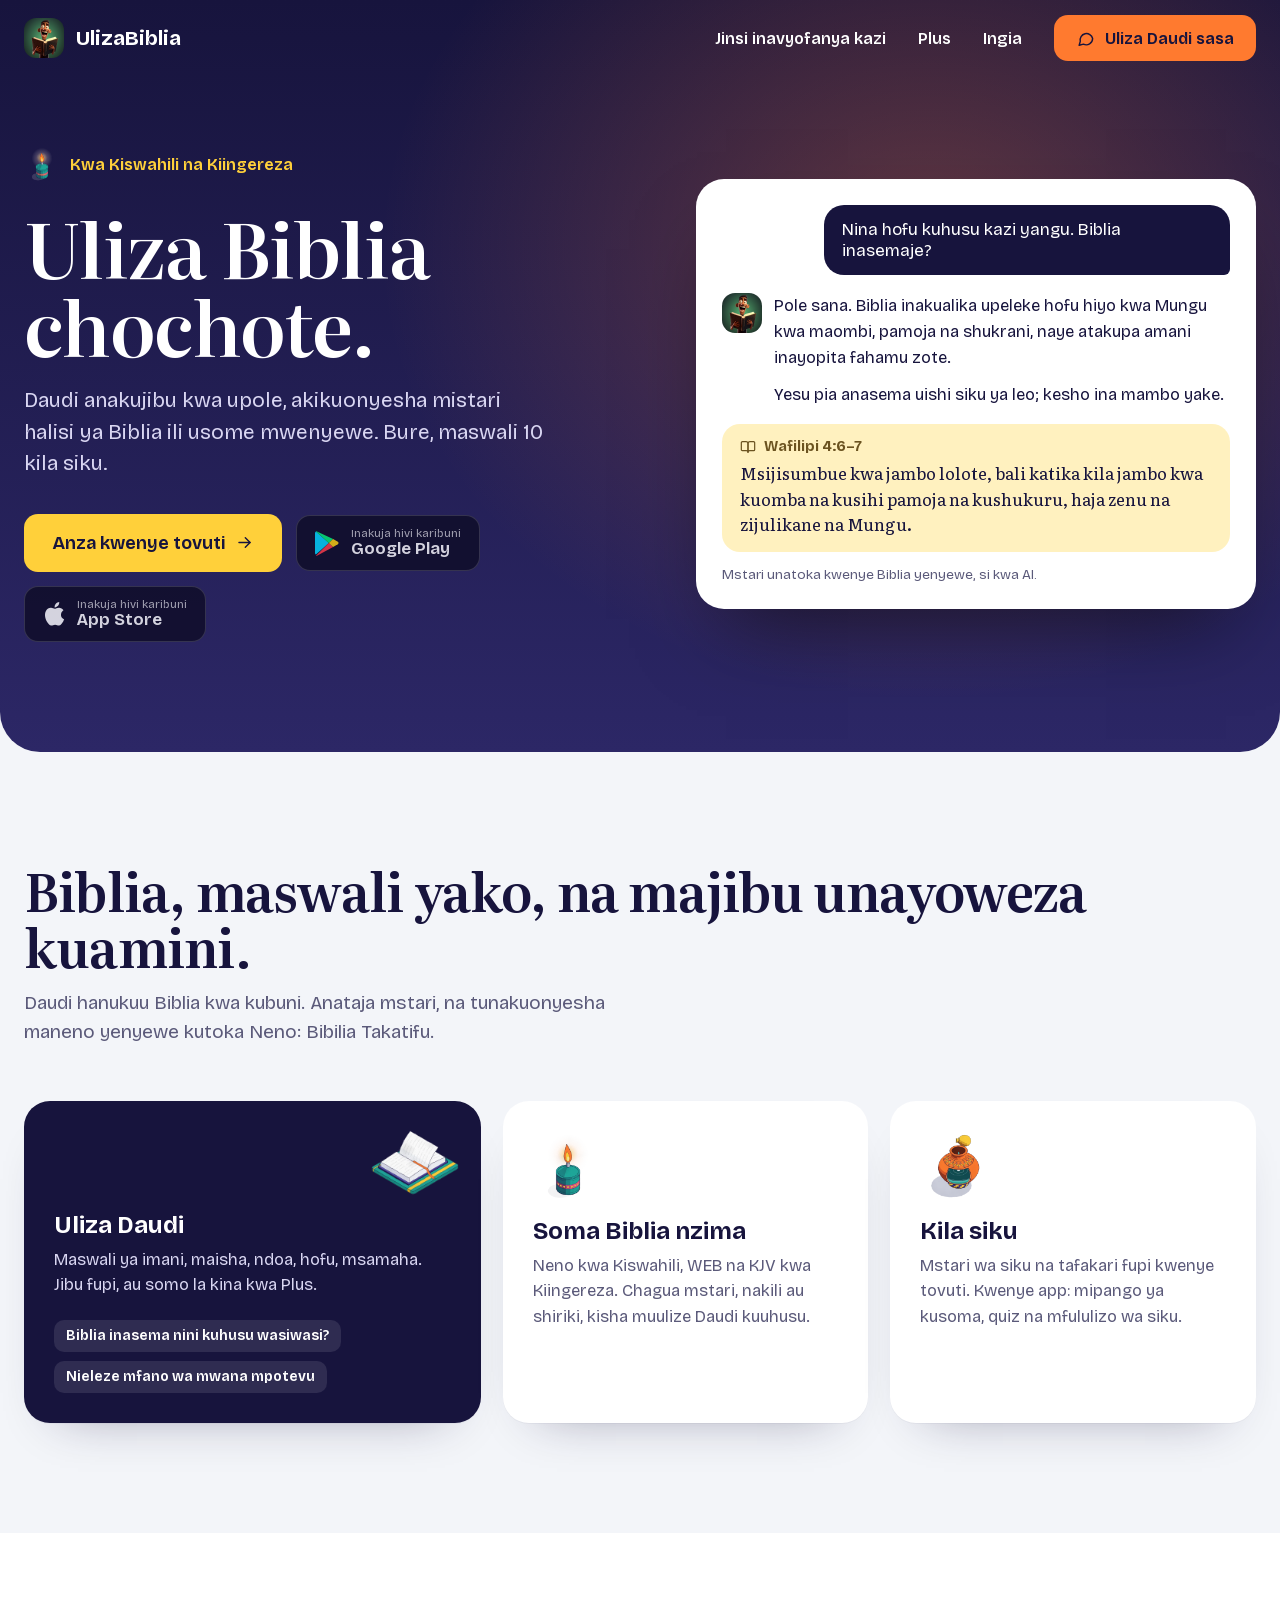
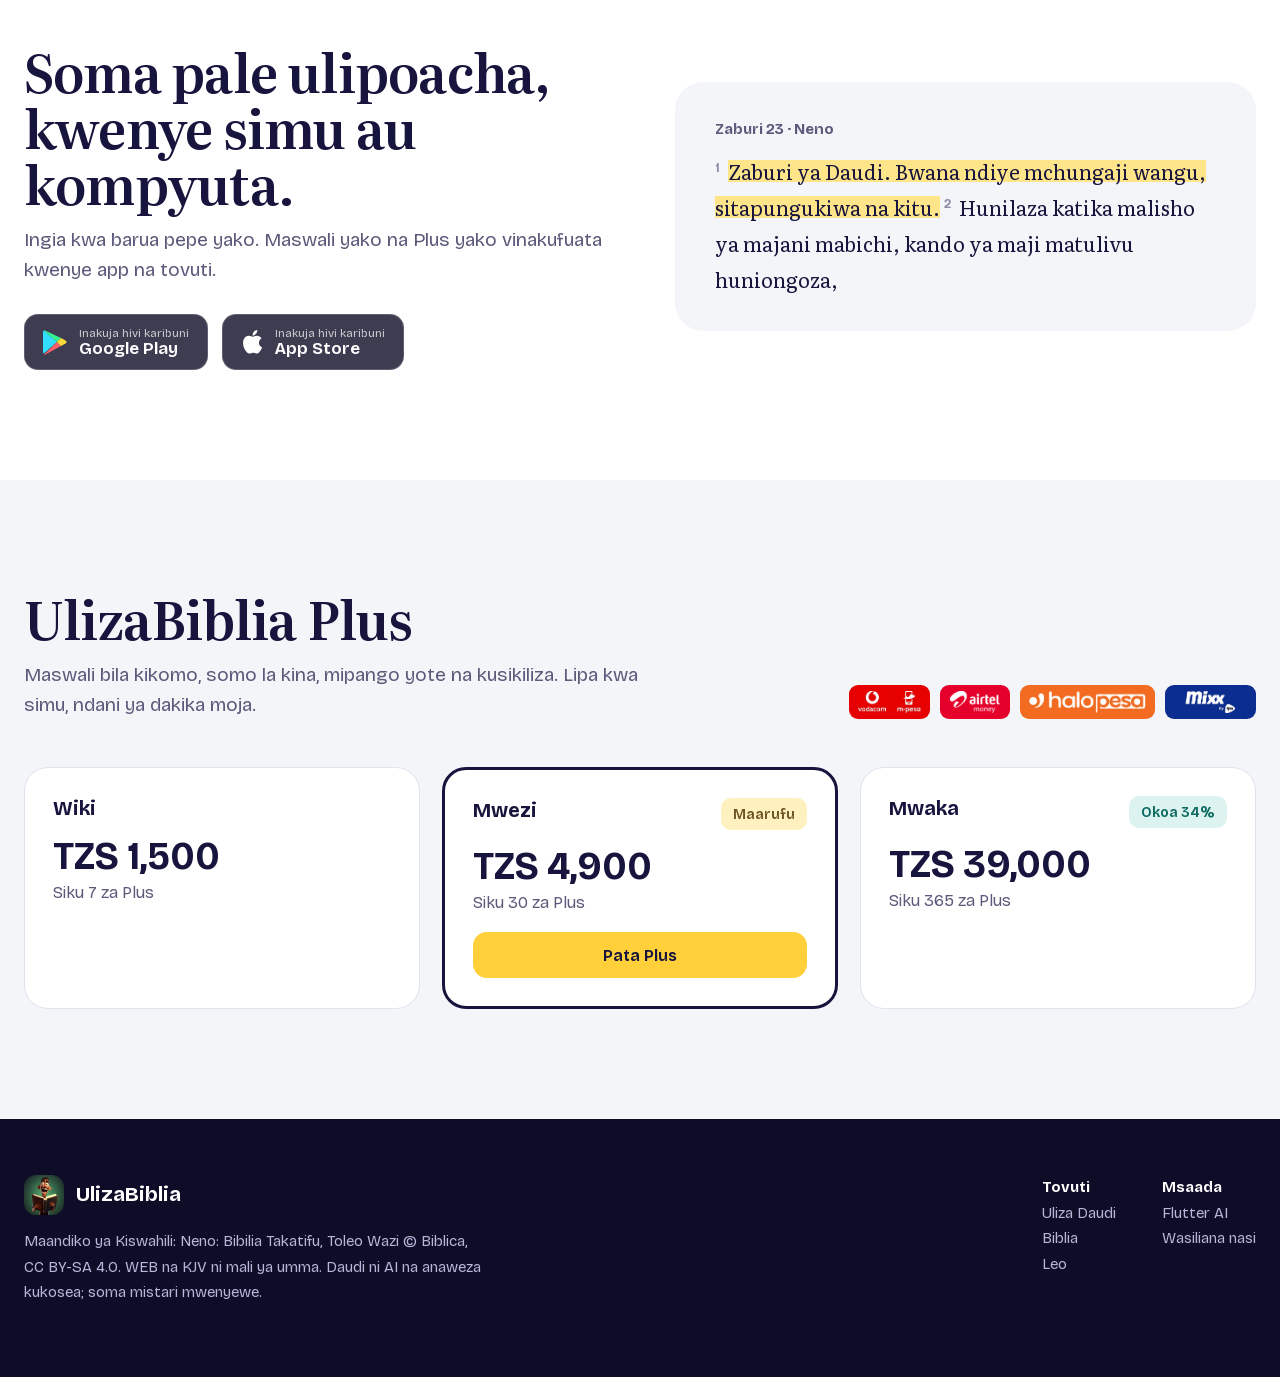
==== commit e4bdc771: "Email sign-in and profile step" ====
--- a/index.html
+++ b/index.html
@@ -1 +1 @@
-<!DOCTYPE html><html lang="sw" class="_0jMygq_variable B00P-W_variable"><head><meta charSet="utf-8"/><meta name="viewport" content="width=device-width, initial-scale=1"/><link rel="preload" href="/_next/static/media/a744d4c147f3698b-s.p.3t6wimnoqat92.woff2" as="font" crossorigin="" type="font/woff2"/><link rel="preload" href="/_next/static/media/edc92f5080bab07a-s.p.1pg2nifvadz06.woff2" as="font" crossorigin="" type="font/woff2"/><link rel="preload" href="/img/daudi.png" as="image"/><link rel="preload" as="image" href="/logos/mpesa.png"/><link rel="preload" as="image" href="/logos/airtel-money.png"/><link rel="preload" as="image" href="/logos/halopesa.png"/><link rel="preload" as="image" href="/logos/mixx.png"/><link rel="stylesheet" href="/_next/static/chunks/3lt1h2l-7wc80.css" data-precedence="next"/><link rel="preload" as="script" fetchPriority="low" href="/_next/static/chunks/310vm2bl3xxpt.js"/><script src="/_next/static/chunks/1d-3ziz_810o8.js" async=""></script><script src="/_next/static/chunks/39_j1bdzreq0m.js" async=""></script><script src="/_next/static/chunks/3b7v8xei-k6e1.js" async=""></script><script src="/_next/static/chunks/turbopack-2u1d16houkiyo.js" async=""></script><script src="/_next/static/chunks/420x_k3pg6k5j.js" async=""></script><script src="/_next/static/chunks/0drtr9knyw-78.js" async=""></script><meta name="theme-color" content="#17143D"/><title>UlizaBiblia: Uliza Biblia chochote</title><meta name="description" content="Uliza Biblia chochote. Daudi anakujibu kwa upole, akikuonyesha mistari halisi ya Biblia, kwa Kiswahili au Kiingereza."/><meta property="og:title" content="UlizaBiblia"/><meta property="og:description" content="Uliza Biblia chochote. Daudi anakujibu kwa upole, akikuonyesha mistari halisi ya Biblia, kwa Kiswahili au Kiingereza."/><meta property="og:url" content="https://ulizabiblia.flutterai.dev/"/><meta property="og:site_name" content="UlizaBiblia"/><meta property="og:locale" content="sw_TZ"/><meta property="og:image" content="https://ulizabiblia.flutterai.dev/img/icon.png"/><meta property="og:type" content="website"/><meta name="twitter:card" content="summary"/><meta name="twitter:title" content="UlizaBiblia"/><meta name="twitter:description" content="Uliza Biblia chochote. Daudi anakujibu kwa upole, akikuonyesha mistari halisi ya Biblia, kwa Kiswahili au Kiingereza."/><meta name="twitter:image" content="https://ulizabiblia.flutterai.dev/img/icon.png"/><link rel="icon" href="/favicon.png"/><link rel="apple-touch-icon" href="/apple-touch-icon.png"/><meta name="next-size-adjust" content=""/><script src="/_next/static/chunks/0cz1d0mv5g_q7.js" noModule=""></script></head><body><div hidden=""><!--$--><!--/$--></div><header class="hero"><div class="glow"></div><nav class="wnav" style="color:#fff"><a class="brand" href="/"><img src="/img/daudi.png" alt=""/>UlizaBiblia</a><span class="sp"></span><a class="lk" href="#jinsi">Jinsi inavyofanya kazi</a><a class="lk" href="#plus">Plus</a><button class="lk" style="color:#fff;font-weight:600">Ingia</button><a class="pill or" href="/app/"><svg width="19" height="19" viewBox="0 0 24 24" fill="none" stroke="currentColor" stroke-width="1.8" stroke-linecap="round" stroke-linejoin="round" style="flex:none" aria-hidden="true"><path d="M21 12a8 8 0 0 1-11.6 7.1L4 20.5l1.4-4.9A8 8 0 1 1 21 12Z"></path></svg>Uliza Daudi sasa</a></nav><div class="hero-grid"><div><div class="kicker"><picture><source srcSet="/fig/kibatari.png" media="(prefers-reduced-motion: reduce)"/><img src="/fig/kibatari.webp" width="36" height="36" alt="" style="display:block"/></picture>Kwa Kiswahili na Kiingereza</div><h1>Uliza Biblia chochote.</h1><p class="lead">Daudi anakujibu kwa upole, akikuonyesha mistari halisi ya Biblia ili usome mwenyewe. Bure, maswali 10 kila siku.</p><div class="cta-row"><a class="pill gd big" href="/app/">Anza kwenye tovuti <svg width="19" height="19" viewBox="0 0 24 24" fill="none" stroke="currentColor" stroke-width="1.8" stroke-linecap="round" stroke-linejoin="round" style="flex:none" aria-hidden="true"><path d="M5 12h14"></path><path d="m13 6 6 6-6 6"></path></svg></a><span class="store" style="opacity:0.8"><svg width="24" height="26" viewBox="0 0 26 28" aria-hidden="true"><path d="M1 1.5 15 14 1 26.5c-.6-.3-1-1-1-1.8V3.3c0-.8.4-1.5 1-1.8Z" fill="#00D7FE"></path><path d="M19.6 9.8 15 14 1 1.5c.3-.2.7-.2 1.1 0Z" fill="#00F076"></path><path d="M19.6 18.2 2.1 27.9c-.4.2-.8.2-1.1 0L15 14Z" fill="#FF3A44"></path><path d="M24.7 12.6c1 .6 1 2.2 0 2.8l-5.1 2.8L15 14l4.6-4.2Z" fill="#FFD109"></path></svg><span><small>Inakuja hivi karibuni</small><b>Google Play</b></span></span><span class="store" style="opacity:0.8"><svg width="22" height="26" viewBox="0 0 24 28" fill="#fff" aria-hidden="true"><path d="M19.6 14.8c0-3.3 2.7-4.9 2.8-5-1.5-2.2-3.9-2.5-4.7-2.6-2-.2-3.9 1.2-4.9 1.2-1 0-2.6-1.2-4.2-1.1-2.2 0-4.2 1.3-5.3 3.2-2.3 3.9-.6 9.7 1.6 12.9 1.1 1.6 2.4 3.3 4.1 3.2 1.6-.1 2.3-1 4.2-1s2.5 1 4.2 1c1.8 0 2.9-1.6 3.9-3.2 1.2-1.8 1.7-3.6 1.8-3.7-.1 0-3.5-1.3-3.5-5Z"></path><path d="M16.4 5.1c.9-1.1 1.5-2.6 1.3-4.1-1.3.1-2.8.9-3.7 1.9-.8.9-1.5 2.5-1.3 3.9 1.4.1 2.8-.7 3.7-1.7Z"></path></svg><span><small>Inakuja hivi karibuni</small><b>App Store</b></span></span></div></div><div class="demo"><div class="qbub">Nina hofu kuhusu kazi yangu. Biblia inasemaje?</div><div style="display:flex;gap:12px;margin-top:18px"><img src="/img/daudi.png" width="40" height="40" alt="Daudi" style="border-radius:13px;display:block;flex:none;object-fit:cover"/><div class="abody"><p>Pole sana. Biblia inakualika upeleke hofu hiyo kwa Mungu kwa maombi, pamoja na shukrani, naye atakupa amani inayopita fahamu zote.</p><p style="margin:0">Yesu pia anasema uishi siku ya leo; kesho ina mambo yake.</p></div></div><div class="vcard" style="margin-top:16px"><div class="r"><svg width="16" height="16" viewBox="0 0 24 24" fill="none" stroke="currentColor" stroke-width="1.8" stroke-linecap="round" stroke-linejoin="round" style="flex:none" aria-hidden="true"><path d="M2 5.5C2 4.7 2.7 4 3.5 4H9a3 3 0 0 1 3 3v13a2.5 2.5 0 0 0-2.5-2.5h-6A1.5 1.5 0 0 1 2 16Z"></path><path d="M22 5.5c0-.8-.7-1.5-1.5-1.5H15a3 3 0 0 0-3 3v13a2.5 2.5 0 0 1 2.5-2.5h6A1.5 1.5 0 0 0 22 16Z"></path></svg>Wafilipi 4:6–7</div><div class="t">Msijisumbue kwa jambo lolote, bali katika kila jambo kwa kuomba na kusihi pamoja na kushukuru, haja zenu na zijulikane na Mungu.</div></div><div class="muted" style="font-size:13.5px;margin-top:14px">Mstari unatoka kwenye Biblia yenyewe, si kwa AI.</div></div></div></header><main><section class="sec" id="jinsi"><div class="in"><h2>Biblia, maswali yako, na majibu unayoweza kuamini.</h2><p class="sub">Daudi hanukuu Biblia kwa kubuni. Anataja mstari, na tunakuonyesha maneno yenyewe kutoka Neno: Bibilia Takatifu.</p><div class="feat"><div class="fc dark"><picture><source srcSet="/fig/bible.png" media="(prefers-reduced-motion: reduce)"/><img src="/fig/bible.webp" width="92" height="92" alt="" style="display:block;position:absolute;right:20px;top:18px"/></picture><div style="height:64px"></div><h3>Uliza Daudi</h3><p>Maswali ya imani, maisha, ndoa, hofu, msamaha. Jibu fupi, au somo la kina kwa Plus.</p><div style="margin-top:22px;display:flex;flex-direction:column;gap:9px"><a class="chip2" style="background:rgba(255,255,255,.1);color:#fff;width:fit-content" href="/app/?q=Biblia%20inasema%20nini%20kuhusu%20wasiwasi%3F">Biblia inasema nini kuhusu wasiwasi?</a><a class="chip2" style="background:rgba(255,255,255,.1);color:#fff;width:fit-content" href="/app/?q=Nieleze%20mfano%20wa%20mwana%20mpotevu">Nieleze mfano wa mwana mpotevu</a></div></div><div class="fc"><picture><source srcSet="/fig/kibatari.png" media="(prefers-reduced-motion: reduce)"/><img src="/fig/kibatari.webp" width="70" height="70" alt="" style="display:block"/></picture><h3>Soma Biblia nzima</h3><p>Neno kwa Kiswahili, WEB na KJV kwa Kiingereza. Chagua mstari, nakili au shiriki, kisha muulize Daudi kuuhusu.</p></div><div class="fc"><picture><source srcSet="/fig/mtungi.png" media="(prefers-reduced-motion: reduce)"/><img src="/fig/mtungi.webp" width="70" height="70" alt="" style="display:block"/></picture><h3>Kila siku</h3><p>Mstari wa siku na tafakari fupi kwenye tovuti. Kwenye app: mipango ya kusoma, quiz na mfululizo wa siku.</p></div></div></div></section><section class="sec" style="background:#fff"><div class="in two"><div><h2>Soma pale ulipoacha, kwenye simu au kompyuta.</h2><p class="sub">Ingia kwa namba yako ya simu. Maswali yako na Plus yako vinakufuata kwenye app na tovuti.</p><div class="cta-row" style="margin-top:30px"><span class="store" style="opacity:0.8"><svg width="24" height="26" viewBox="0 0 26 28" aria-hidden="true"><path d="M1 1.5 15 14 1 26.5c-.6-.3-1-1-1-1.8V3.3c0-.8.4-1.5 1-1.8Z" fill="#00D7FE"></path><path d="M19.6 9.8 15 14 1 1.5c.3-.2.7-.2 1.1 0Z" fill="#00F076"></path><path d="M19.6 18.2 2.1 27.9c-.4.2-.8.2-1.1 0L15 14Z" fill="#FF3A44"></path><path d="M24.7 12.6c1 .6 1 2.2 0 2.8l-5.1 2.8L15 14l4.6-4.2Z" fill="#FFD109"></path></svg><span><small>Inakuja hivi karibuni</small><b>Google Play</b></span></span><span class="store" style="opacity:0.8"><svg width="22" height="26" viewBox="0 0 24 28" fill="#fff" aria-hidden="true"><path d="M19.6 14.8c0-3.3 2.7-4.9 2.8-5-1.5-2.2-3.9-2.5-4.7-2.6-2-.2-3.9 1.2-4.9 1.2-1 0-2.6-1.2-4.2-1.1-2.2 0-4.2 1.3-5.3 3.2-2.3 3.9-.6 9.7 1.6 12.9 1.1 1.6 2.4 3.3 4.1 3.2 1.6-.1 2.3-1 4.2-1s2.5 1 4.2 1c1.8 0 2.9-1.6 3.9-3.2 1.2-1.8 1.7-3.6 1.8-3.7-.1 0-3.5-1.3-3.5-5Z"></path><path d="M16.4 5.1c.9-1.1 1.5-2.6 1.3-4.1-1.3.1-2.8.9-3.7 1.9-.8.9-1.5 2.5-1.3 3.9 1.4.1 2.8-.7 3.7-1.7Z"></path></svg><span><small>Inakuja hivi karibuni</small><b>App Store</b></span></span></div></div><a class="readcard" style="display:block" href="/app/biblia/?b=PSA&amp;c=23"><div style="font-family:var(--ui);font-weight:700;font-size:15px;color:var(--muted);margin-bottom:10px">Zaburi 23 · Neno</div><sup>1</sup> <span class="hl">Zaburi ya Daudi. Bwana ndiye mchungaji wangu, sitapungukiwa na kitu.</span> <sup>2</sup> <!-- -->Hunilaza katika malisho ya majani mabichi, kando ya maji matulivu huniongoza,</a></div></section><section class="sec" id="plus"><div class="in"><div style="display:flex;justify-content:space-between;align-items:flex-end;gap:24px;flex-wrap:wrap"><div><h2>UlizaBiblia Plus</h2><p class="sub">Maswali bila kikomo, somo la kina, mipango yote na kusikiliza. Lipa kwa simu, ndani ya dakika moja.</p></div><div class="netrow"><span class="net" style="background:#E60000"><img src="/logos/mpesa.png" alt="M-Pesa" style="height:22px"/></span><span class="net" style="background:#E4002B"><img src="/logos/airtel-money.png" alt="Airtel Money" style="height:22px"/></span><span class="net" style="background:#F26B21"><img src="/logos/halopesa.png" alt="HaloPesa" style="height:22px"/></span><span class="net" style="background:#0B2D8F"><img src="/logos/mixx.png" alt="Mixx by Yas" style="height:22px"/></span></div></div><div class="price"><div class="pc"><b style="font-size:20px">Wiki</b><div class="amt">TZS 1,500</div><div class="muted">Siku 7 za Plus</div></div><div class="pc on"><div style="display:flex;justify-content:space-between"><b style="font-size:20px">Mwezi</b><span class="chip2">Maarufu</span></div><div class="amt">TZS 4,900</div><div class="muted">Siku 30 za Plus</div><button class="pill gd" style="width:100%;margin-top:20px">Pata Plus</button></div><div class="pc"><div style="display:flex;justify-content:space-between"><b style="font-size:20px">Mwaka</b><span class="chip2 teal">Okoa 34%</span></div><div class="amt">TZS 39,000</div><div class="muted">Siku 365 za Plus</div></div></div></div></section></main><footer class="foot"><div class="in"><div><div class="brand" style="color:#fff"><img src="/img/daudi.png" alt=""/>UlizaBiblia</div><p style="margin-top:14px;max-width:460px">Maandiko ya Kiswahili: Neno: Bibilia Takatifu, Toleo Wazi © Biblica, CC BY-SA 4.0. WEB na KJV ni mali ya umma. Daudi ni AI na anaweza kukosea; soma mistari mwenyewe.</p></div><div style="display:flex;gap:46px"><div><b>Tovuti</b><br/><a href="/app/">Uliza Daudi</a><br/><a href="/app/biblia/">Biblia</a><br/><a href="/app/leo/">Leo</a></div><div><b>Msaada</b><br/><a href="https://flutterai.dev">Flutter AI</a><br/><a href="mailto:support@flutterai.dev">Wasiliana nasi</a></div></div></div></footer><!--$--><!--/$--><script id="_R_">(globalThis["TURBOPACK"] || (globalThis["TURBOPACK"] = [])).push({"otherChunks":["static/chunks/310vm2bl3xxpt.js","static/chunks/1d-3ziz_810o8.js","static/chunks/39_j1bdzreq0m.js","static/chunks/3b7v8xei-k6e1.js"],"runtimeModuleIds":[94553]});</script><script src="/_next/static/chunks/310vm2bl3xxpt.js" async=""></script><script>(self.__next_f=self.__next_f||[]).push([0])</script><script>self.__next_f.push([1,"1:\"$Sreact.fragment\"\n2:\"/_next/static/chunks/420x_k3pg6k5j.js\"\n3:I[24770,[\"$2\"],\"SessionProvider\"]\n4:I[39756,[\"$2\"],\"default\"]\n5:I[37457,[\"$2\"],\"default\"]\n7:\"/_next/static/chunks/0drtr9knyw-78.js\"\n8:I[22016,[\"$2\",\"$7\"],\"\"]\n9:I[67049,[\"$2\",\"$7\"],\"NavActions\"]\na:I[45910,[\"$2\",\"$7\"],\"Figure\"]\nb:I[67049,[\"$2\",\"$7\"],\"HeroActions\"]\nc:I[45910,[\"$2\",\"$7\"],\"Daudi\"]\nd:I[45910,[\"$2\",\"$7\"],\"Icon\"]\n17:\"ViewportBoundary\"\n18:I[97367,[\"$2\"],\"$17\"]\n1a:\"MetadataBoundary\"\n1b:I[97367,[\"$2\"],\"$1a\"]\n1c:\"$Sreact.suspense\"\n1e:I[68027,[\"$2\"],\"default\",1]\n:HL[\"/_next/static/chunks/3lt1h2l-7wc80.css\",\"style\"]\n:HL[\"/_next/static/media/a744d4c147f3698b-s.p.3t6wimnoqat92.woff2\",\"font\",{\"crossOrigin\":\"\",\"type\":\"font/woff2\"}]\n:HL[\"/_next/static/media/edc92f5080bab07a-s.p.1pg2nifvadz06.woff2\",\"font\",{\"crossOrigin\":\"\",\"type\":\"font/woff2\"}]\n:HL[\"/img/daudi.png\",\"image\"]\n6:[[\"children\",{\"s\":\"__PAGE__\",\"h\":512,\"d\":{\"r\":[\"$\",\"$1\",\"c\",{\"children\":[[[\"$\",\"header\",null,{\"className\":\"hero\",\"children\":[[\"$\",\"div\",null,{\"className\":\"glow\"}],[\"$\",\"nav\",null,{\"className\":\"wnav\",\"style\":{\"color\":\"#fff\"},\"children\":[[\"$\",\"$L8\",null,{\"href\":\"/\",\"className\":\"brand\",\"children\":[[\"$\",\"img\",null,{\"src\":\"/img/daudi.png\",\"alt\":\"\"}],\"UlizaBiblia\"]}],[\"$\",\"span\",null,{\"className\":\"sp\"}],[\"$\",\"a\",null,{\"className\":\"lk\",\"href\":\"#jinsi\",\"children\":\"Jinsi inavyofanya kazi\"}],[\"$\",\"a\",null,{\"className\":\"lk\",\"href\":\"#plus\",\"children\":\"Plus\"}],[\"$\",\"$L9\",null,{}]]}],[\"$\",\"div\",null,{\"className\":\"hero-grid\",\"children\":[[\"$\",\"div\",null,{\"children\":[[\"$\",\"div\",null,{\"className\":\"kicker\",\"children\":[[\"$\",\"$La\",null,{\"name\":\"kibatari\",\"size\":36}],\"Kwa Kiswahili na Kiingereza\"]}],[\"$\",\"h1\",null,{\"children\":\"Uliza Biblia chochote.\"}],[\"$\",\"p\",null,{\"className\":\"lead\",\"children\":\"Daudi anakujibu kwa upole, akikuonyesha mistari halisi ya Biblia ili usome mwenyewe. Bure, maswali 10 kila siku.\"}],[\"$\",\"$Lb\",null,{}]]}],[\"$\",\"div\",null,{\"className\":\"demo\",\"children\":[[\"$\",\"div\",null,{\"className\":\"qbub\",\"children\":\"Nina hofu kuhusu kazi yangu. Biblia inasemaje?\"}],[\"$\",\"div\",null,{\"style\":{\"display\":\"flex\",\"gap\":12,\"marginTop\":18},\"children\":[[\"$\",\"$Lc\",null,{\"size\":40,\"radius\":13}],[\"$\",\"div\",null,{\"className\":\"abody\",\"children\":[[\"$\",\"p\",null,{\"children\":\"Pole sana. Biblia inakualika upeleke hofu hiyo kwa Mungu kwa maombi, pamoja na shukrani, naye atakupa amani inayopita fahamu zote.\"}],[\"$\",\"p\",null,{\"style\":{\"margin\":0},\"children\":\"Yesu pia anasema uishi siku ya leo; kesho ina mambo yake.\"}]]}]]}],[\"$\",\"div\",null,{\"className\":\"vcard\",\"style\":{\"marginTop\":16},\"children\":[[\"$\",\"div\",null,{\"className\":\"r\",\"children\":[[\"$\",\"$Ld\",null,{\"name\":\"book\",\"size\":16}],\"Wafilipi 4:6–7\"]}],[\"$\",\"div\",null,{\"className\":\"t\",\"children\":\"Msijisumbue kwa jambo lolote, bali katika kila jambo kwa kuomba na kusihi pamoja na kushukuru, haja zenu na zijulikane na Mungu.\"}]]}],[\"$\",\"div\",null,{\"className\":\"muted\",\"style\":{\"fontSize\":13.5,\"marginTop\":14},\"children\":\"Mstari unatoka kwenye Biblia yenyewe, si kwa AI.\"}]]}]]}]]}],[\"$\",\"main\",null,{\"children\":[[\"$\",\"section\",null,{\"className\":\"sec\",\"id\":\"jinsi\",\"children\":[\"$\",\"div\",null,{\"className\":\"in\",\"children\":[[\"$\",\"h2\",null,{\"children\":\"Biblia, maswali yako, na majibu unayoweza kuamini.\"}],[\"$\",\"p\",null,{\"className\":\"sub\",\"children\":\"Daudi hanukuu Biblia kwa kubuni. Anataja mstari, na tunakuonyesha maneno yenyewe kutoka Neno: Bibilia Takatifu.\"}],[\"$\",\"div\",null,{\"className\":\"feat\",\"children\":[[\"$\",\"div\",null,{\"className\":\"fc dark\",\"children\":[[\"$\",\"$La\",null,{\"name\":\"bible\",\"size\":92,\"style\":{\"position\":\"absolute\",\"right\":20,\"top\":18}}],[\"$\",\"div\",null,{\"style\":{\"height\":64}}],[\"$\",\"h3\",null,{\"children\":\"Uliza Daudi\"}],[\"$\",\"p\",null,{\"children\":\"Maswali ya imani, maisha, ndoa, hofu, msamaha. Jibu fupi, au somo la kina kwa Plus.\"}],[\"$\",\"div\",null,{\"style\":{\"marginTop\":22,\"display\":\"flex\",\"flexDirection\":\"column\",\"gap\":9},\"children\":[\"$Le\",\"$Lf\"]}]]}],\"$L10\",\"$L11\"]}]]}]}],\"$L12\",\"$L13\"]}],\"$L14\"],[\"$L15\"],\"$L16\"]}],\"p\":false,\"v\":null}}]]\n0:{\"P\":null,\"c\":[\"\",\"\"],\"q\":\"\",\"i\":false,\"t\":{\"t\":{\"s\":\"\",\"h\":528,\"d\":{\"r\":[\"$\",\"$1\",\"c\",{\"children\":[[[\"$\",\"link\",\"0\",{\"rel\":\"stylesheet\",\"href\":\"/_next/static/chunks/3lt1h2l-7wc80.css\",\"precedence\":\"next\",\"crossOrigin\":\"$undefined\",\"nonce\":\"$undefined\"}],[\"$\",\"script\",\"script-0\",{\"src\":\"/_next/static/chunks/420x_k3pg6k5j.js\",\"async\":true,\"nonce\":\"$undefined\"}]],[\"$\",\"html\",null,{\"lang\":\"sw\",\"className\":\"_0jMygq_variable B00P-W_variable\",\"children\":[\"$\",\"body\",null,{\"children\":[\"$\",\"$L3\",null,{\"children\":[\"$\",\"$L4\",null,{\"parallelRouterKey\":\"children\",\"error\":\"$undefined\",\"errorStyles\":\"$undefined\",\"errorScripts\":\"$undefined\",\"template\":[\"$\",\"$L5\",null,{}],\"templateStyles\":\"$undefined\",\"templateScripts\":\"$undefined\",\"notFound\":[[[\"$\",\"title\",null,{\"children\":\"404: This page could not be found.\"}],[\"$\",\"div\",null,{\"style\":{\"fontFamily\":\"system-ui,\\\"Segoe UI\\\",Roboto,Helvetica,Arial,sans-serif,\\\"Apple Color Emoji\\\",\\\"Segoe UI Emoji\\\"\",\"height\":\"100vh\",\"textAlign\":\"center\",\"display\":\"flex\",\"flexDirection\":\"column\",\"alignItems\":\"center\",\"justifyContent\":\"center\"},\"children\":[\"$\",\"div\",null,{\"children\":[[\"$\",\"style\",null,{\"dangerouslySetInnerHTML\":{\"__html\":\"body{color:#000;background:#fff;margin:0}.next-error-h1{border-right:1px solid rgba(0,0,0,.3)}@media (prefers-color-scheme:dark){body{color:#fff;background:#000}.next-error-h1{border-right:1px solid rgba(255,255,255,.3)}}\"}}],[\"$\",\"h1\",null,{\"className\":\"next-error-h1\",\"style\":{\"display\":\"inline-block\",\"margin\":\"0 20px 0 0\",\"padding\":\"0 23px 0 0\",\"fontSize\":24,\"fontWeight\":500,\"verticalAlign\":\"top\",\"lineHeight\":\"49px\"},\"children\":404}],[\"$\",\"div\",null,{\"style\":{\"display\":\"inline-block\"},\"children\":[\"$\",\"h2\",null,{\"style\":{\"fontSize\":14,\"fontWeight\":400,\"lineHeight\":\"49px\",\"margin\":0},\"children\":\"This page could not be found.\"}]}]]}]}]],[]],\"forbidden\":\"$undefined\",\"unauthorized\":\"$undefined\"}]}]}]}]]}],\"p\":false,\"v\":null},\"c\":\"$Q6\"},\"h\":{\"r\":[\"$\",\"$1\",\"h\",{\"children\":[null,[\"$\",\"$L18\",null,{\"children\":\"$L19\"}],[\"$\",\"$L1b\",null,{\"children\":[[\"$\",\"div\",null,{\"hidden\":true,\"children\":[\"$\",\"$1c\",null,{\"name\":\"Next.Metadata\",\"children\":\"$L1d\"}]}],null]}],[\"$\",\"meta\",null,{\"name\":\"next-size-adjust\",\"content\":\"\"}]]}],\"p\":false,\"v\":null}},\"m\":\"$undefined\",\"G\":[\"$1e\",[[\"$\",\"link\",\"0\",{\"rel\":\"stylesheet\",\"href\":\"/_next/static/chunks/3lt1h2l-7wc80.css\",\"precedence\":\"next\",\"crossOrigin\":\"$undefined\",\"nonce\":\"$undefined\"}]]],\"S\":true,\"r\":\"$undefined\",\"s\":\"$undefined\",\"a\":\"$undefined\",\"l\":\"$undefined\",\"p\":\"$undefined\",\"d\":\"$undefined\",\"b\":\"LZZgCo_zqK-8toxPUYs3O\"}\n1f:I[45910,[\"$2\",\"$7\"],\"NetLogo\"]\n20:I[67049,[\"$2\",\"$7\"],\"PlusButton\"]\n21:I[97367,[\"$2\"],\"OutletBoundary\"]\ne:[\"$\",\"$L8\",\"Biblia inasema nini kuhusu wasiwasi?\",{\"href\":\"/app/?q=Biblia%20inasema%20nini%20kuhusu%20wasiwasi%3F\",\"className\":\"chip2\",\"style\":{\"background\":\"rgba(255,255,255,.1)\",\"color\":\"#fff\",\"width\":\"fit-content\"},\"children\":\"Biblia inasema nini kuhusu wasiwasi?\"}]\nf:[\"$\",\"$L8\",\"Nieleze mfano wa mwana mpotevu\",{\"href\":\"/app/?q=Nieleze%20mfano%20wa%20mwana%20mpotevu\",\"className\":\"chip2\",\"style\":{\"background\":\"rgba(255,255,255,.1)\",\"color\":\"#fff\",\"width\":\"fit-content\"},\"children\":\"Nieleze mfano wa mwana mpotevu\"}]\n10:[\"$\",\"div\",null,{\"className\":\"fc\",\"children\":[[\"$\",\"$La\",null,{\"name\":\"kibatari\",\"size\":70}],[\"$\",\"h3\",null,{\"children\":\"Soma Biblia nzima\"}],[\"$\",\"p\",null,{\"children\":\"Neno kwa Kiswahili, WEB na KJV kwa Kiingereza. Chagua mstari, nakili au shiriki, kisha muulize Daudi kuuhusu.\"}]]}]\n11:[\"$\",\"div\",null,{\"className\":\"fc\",\"children\":[[\"$\",\"$La\",null,{\"name\":\"mtungi\",\"size\":70}],[\"$\",\"h3\",null,{\"children\":\"Kila siku\"}],[\"$\",\"p\",null,{\"children\":\"Mstari wa siku na tafakari fupi kwenye tovuti. Kwenye app: mipango ya kusoma, quiz na mfululizo wa siku.\"}]]}]\n12:[\"$\",\"section\",null,{\"className\":\"sec\",\"style\":{\"background\":\"#fff\"},\"children\":[\"$\",\"div\",null,{\"className\":\"in two\",\"children\":[[\"$\",\"div\",null,{\"children\":[[\"$\",\"h2\",null,{\"children\":\"Soma pale ulipoacha, kwenye simu au kompyuta.\"}],[\"$\",\"p\",null,{\"className\":\"sub\",\"children\":\"Ingia kwa namba yako ya simu. Maswali yako na Plus yako vinakufuata kwenye app na tovuti.\"}],[\"$\",\"div\",null,{\"className\":\"cta-row\",\"style\":{\"marginTop\":30},\"children\":[[\"$\",\"span\",null,{\"className\":\"store\",\"style\":{\"opacity\":0.8},\"children\":[[\"$\",\"svg\",null,{\"width\":\"24\",\"height\":\"26\",\"viewBox\":\"0 0 26 28\",\"aria-hidden\":true,\"children\":[[\"$\",\"path\",null,{\"d\":\"M1 1.5 15 14 1 26.5c-.6-.3-1-1-1-1.8V3.3c0-.8.4-1.5 1-1.8Z\",\"fill\":\"#00D7FE\"}],[\"$\",\"path\",null,{\"d\":\"M19.6 9.8 15 14 1 1.5c.3-.2.7-.2 1.1 0Z\",\"fill\":\"#00F076\"}],[\"$\",\"path\",null,{\"d\":\"M19.6 18.2 2.1 27.9c-.4.2-.8.2-1.1 0L15 14Z\",\"fill\":\"#FF3A44\"}],[\"$\",\"path\",null,{\"d\":\"M24.7 12.6c1 .6 1 2.2 0 2.8l-5.1 2.8L15 14l4.6-4.2Z\",\"fill\":\"#FFD109\"}]]}],[\"$\",\"span\",null,{\"children\":[[\"$\",\"small\",null,{\"children\":\"Inakuja hivi karibuni\"}],[\"$\",\"b\",null,{\"children\":\"Google Play\"}]]}]]}],[\"$\",\"span\",null,{\"className\":\"store\",\"style\":{\"opacity\":0.8},\"children\":[[\"$\",\"svg\",null,{\"width\":\"22\",\"height\":\"26\",\"viewBox\":\"0 0 24 28\",\"fill\":\"#fff\",\"aria-hidden\":true,\"children\":[[\"$\",\"path\",null,{\"d\":\"M19.6 14.8c0-3.3 2.7-4.9 2.8-5-1.5-2.2-3.9-2.5-4.7-2.6-2-.2-3.9 1.2-4.9 1.2-1 0-2.6-1.2-4.2-1.1-2.2 0-4.2 1.3-5.3 3.2-2.3 3.9-.6 9.7 1.6 12.9 1.1 1.6 2.4 3.3 4.1 3.2 1.6-.1 2.3-1 4.2-1s2.5 1 4.2 1c1.8 0 2.9-1.6 3.9-3.2 1.2-1.8 1.7-3.6 1.8-3.7-.1 0-3.5-1.3-3.5-5Z\"}],[\"$\",\"path\",null,{\"d\":\"M16.4 5.1c.9-1.1 1.5-2.6 1.3-4.1-1.3.1-2.8.9-3.7 1.9-.8.9-1.5 2.5-1.3 3.9 1.4.1 2.8-.7 3.7-1.7Z\"}]]}],[\"$\",\"span\",null,{\"children\":[[\"$\",\"small\",null,{\"children\":\"Inakuja hivi karibuni\"}],[\"$\",\"b\",null,{\"children\":\"App Store\"}]]}]]}]]}]]}],[\"$\",\"$L8\",null,{\"href\":\"/app/biblia/?b=PSA\u0026c=23\",\"className\":\"readcard\",\"style\":{\"display\":\"block\"},\"children\":[[\"$\",\"div\",null,{\"style\":{\"fontFamily\":\"var(--ui)\",\"fontWeight\":700,\"fontSize\":15,\"color\":\"var(--muted)\",\"marginBottom\":10},\"children\":\"Zaburi 23 · Neno\"}],[\"$\",\"sup\",null,{\"children\":\"1\"}],\" \",[\"$\",\"span\",null,{\"className\":\"hl\",\"children\":\"Zaburi ya Daudi. Bwana ndiye mchungaji wangu, sitapungukiwa na kitu.\"}],\" \",[\"$\",\"sup\",null,{\"children\":\"2\"}],\" \",\"Hunilaza katika malisho ya majani mabichi, kando ya maji matulivu huniongoza,\"]}]]}]}]\n13:[\"$\",\"section\",null,{\"className\":\"sec\",\"id\":\"plus\",\"children\":[\"$\",\"div\",null,{\"className\":\"in\",\"children\":[[\"$\",\"div\",null,{\"style\":{\"display\":\"flex\",\"justifyContent\":\"space-between\",\"alignItems\":\"flex-end\",\"gap\":24,\"flexWrap\":\"wrap\"},\"children\":[[\"$\",\"div\",null,{\"children\":[[\"$\",\"h2\",null,{\"children\":\"UlizaBiblia Plus\"}],[\"$\",\"p\",null,{\"className\":\"sub\",\"children\":\"Maswali bila kikomo, somo la kina, mipango yote na kusikiliza. Lipa kwa simu, ndani ya dakika moja.\"}]]}],[\"$\",\"div\",null,{\"className\":\"netrow\",\"children\":[[\"$\",\"$L1f\",\"mpesa\",{\"k\":\"mpesa\",\"h\":22}],[\"$\",\"$L1f\",\"airtel-money\",{\"k\":\"airtel-money\",\"h\":22}],[\"$\",\"$L1f\",\"halopesa\",{\"k\":\"halopesa\",\"h\":22}],[\"$\",\"$L1f\",\"mixx\",{\"k\":\"mixx\",\"h\":22}]]}]]}],[\"$\",\"div\",null,{\"className\":\"price\",\"children\":[[\"$\",\"div\",null,{\"className\":\"pc\",\"children\":[[\"$\",\"b\",null,{\"style\":{\"fontSize\":20},\"children\":\"Wiki\"}],[\"$\",\"div\",null,{\"className\":\"amt\",\"children\":\"TZS 1,500\"}],[\"$\",\"div\",null,{\"className\":\"muted\",\"children\":\"Siku 7 za Plus\"}]]}],[\"$\",\"div\",null,{\"className\":\"pc on\",\"children\":[[\"$\",\"div\",null,{\"style\":{\"display\":\"flex\",\"justifyContent\":\"space-between\"},\"children\":[[\"$\",\"b\",null,{\"style\":{\"fontSize\":20},\"children\":\"Mwezi\"}],[\"$\",\"span\",null,{\"className\":\"chip2\",\"children\":\"Maarufu\"}]]}],[\"$\",\"div\",null,{\"className\":\"amt\",\"children\":\"TZS 4,900\"}],[\"$\",\"div\",null,{\"className\":\"muted\",\"children\":\"Siku 30 za Plus\"}],[\"$\",\"$L20\",null,{}]]}],[\"$\",\"div\",null,{\"className\":\"pc\",\"children\":[[\"$\",\"div\",null,{\"style\":{\"display\":\"flex\",\"justifyContent\":\"space-between\"},\"children\":[[\"$\",\"b\",null,{\"style\":{\"fontSize\":20},\"children\":\"Mwaka\"}],[\"$\",\"span\",null,{\"className\":\"chip2 teal\",\"children\":\"Okoa 34%\"}]]}],[\"$\",\"div\",null,{\"className\":\"amt\",\"children\":\"TZS 39,000\"}],[\"$\",\"div\",null,{\"className\":\"muted\",\"children\":\"Siku 365 za Plus\"}]]}]]}]]}]}]\n14:[\"$\",\"footer\",null,{\"className\":\"foot\",\"children\":[\"$\",\"div\",null,{\"className\":\"in\",\"children\":[[\"$\",\"div\",null,{\"children\":[[\"$\",\"div\",null,{\"className\":\"brand\",\"style\":{\"color\":\"#fff\"},\"children\":[[\"$\",\"img\",null,{\"src\":\"/img/daudi.png\",\"alt\":\"\"}],\"UlizaBiblia\"]}],[\"$\",\"p\",null,{\"style\":{\"marginTop\":14,\"maxWidth\":460},\"children\":\"Maandiko ya Kiswahili: Neno: Bibilia Takatifu, Toleo Wazi © Biblica, CC BY-SA 4.0. WEB na KJV ni mali ya umma. Daudi ni AI na anaweza kukosea; soma mistari mwenyewe.\"}]]}],[\"$\",\"div\",null,{\"style\":{\"display\":\"flex\",\"gap\":46},\"children\":[[\"$\",\"div\",null,{\"children\":[[\"$\",\"b\",null,{\"children\":\"Tovuti\"}],[\"$\",\"br\",null,{}],[\"$\",\"$L8\",null,{\"href\":\"/app/\",\"children\":\"Uliza Daudi\"}],[\"$\",\"br\",null,{}],[\"$\",\"$L8\",null,{\"href\":\"/app/biblia/\",\"children\":\"Biblia\"}],[\"$\",\"br\",null,{}],[\"$\",\"$L8\",null,{\"href\":\"/app/leo/\",\"children\":\"Leo\"}]]}],[\"$\",\"div\",null,{\"children\":[[\"$\",\"b\",null,{\"children\":\"Msaada\"}],[\"$\",\"br\",null,{}],[\"$\",\"a\",null,{\"href\":\"https://flutterai.dev\",\"children\":\"Flutter AI\"}],[\"$\",\"br\",null,{}],[\"$\",\"a\",null,{\"href\":\"mailto:support@flutterai.dev\",\"children\":\"Wasiliana nasi\"}]]}]]}]]}]}]\n15:[\"$\",\"script\",\"script-0\",{\"src\":\"/_next/static/chunks/0drtr9knyw-78.js\",\"async\":true,\"nonce\":\"$undefined\"}]\n16:[\"$\",\"$L21\",null,{\"children\":[\"$\",\"$1c\",null,{\"name\":\"Next.MetadataOutlet\",\"children\":\"$@22\"}]}]\n19:[[\"$\",\"meta\",\"0\",{\"charSet\":\"utf-8\"}],[\"$\",\"meta\",\"1\",{\"name\":\"viewport\",\"content\":\"width=device-width, initial-scale=1\"}],[\"$\",\"meta\",\"2\",{\"name\":\"theme-color\",\"content\":\"#17143D\"}]]\n23:I[27201,[\"$2\"],\"IconMark\"]\n1d:[[\"$\",\"title\",\"0\",{\"children\":\"UlizaBiblia: Uliza Biblia chochote\"}],[\"$\",\"meta\",\"1\",{\"name\":\"description\",\"content\":\"Uliza Biblia chochote. Daudi anakujibu kwa upole, akikuonyesha mistari halisi ya Biblia, kwa Kiswahili au Kiingereza.\"}],[\"$\",\"meta\",\"2\",{\"property\":\"og:title\",\"content\":\"UlizaBiblia\"}],[\"$\",\"meta\",\"3\",{\"property\":\"og:description\",\"content\":\"Uliza Biblia chochote. Daudi anakujibu kwa upole, akikuonyesha mistari halisi ya Biblia, kwa Kiswahili au Kiingereza.\"}],[\"$\",\"meta\",\"4\",{\"property\":\"og:url\",\"content\":\"https://ulizabiblia.flutterai.dev/\"}],[\"$\",\"meta\",\"5\",{\"property\":\"og:site_name\",\"content\":\"UlizaBiblia\"}],[\"$\",\"meta\",\"6\",{\"property\":\"og:locale\",\"content\":\"sw_TZ\"}],[\"$\",\"meta\",\"7\",{\"property\":\"og:image\",\"content\":\"https://ulizabiblia.flutterai.dev/img/icon.png\"}],[\"$\",\"meta\",\"8\",{\"property\":\"og:type\",\"content\":\"website\"}],[\"$\",\"meta\",\"9\",{\"name\":\"twitter:card\",\"content\":\"summary\"}],[\"$\",\"meta\",\"10\",{\"name\":\"twitter:title\",\"content\":\"UlizaBiblia\"}],[\"$\",\"meta\",\"11\",{\"name\":\"twitter:description\",\"content\":\"Uliza Biblia chochote. Daudi anakujibu kwa upole, akikuonyesha mistari halisi ya Biblia, kwa Kiswahili au Kiingereza.\"}],[\"$\",\"meta\",\"12\",{\"name\":\"twitter:image\",\"content\":\"https://ulizabiblia.flutterai.dev/img/icon.png\"}],[\"$\",\"link\",\"13\",{\"rel\":\"icon\",\"href\":\"/favicon.png\"}],[\"$\",\"link\",\"14\",{\"rel\":\"apple-touch-icon\",\"href\":\"/apple-touch-icon.png\"}],[\"$\",\"$L23\",\"15\",{}]]\n22:null\n"])</script></body></html>+<!DOCTYPE html><html lang="sw" class="_0jMygq_variable B00P-W_variable"><head><meta charSet="utf-8"/><meta name="viewport" content="width=device-width, initial-scale=1"/><link rel="preload" href="/_next/static/media/a744d4c147f3698b-s.p.3t6wimnoqat92.woff2" as="font" crossorigin="" type="font/woff2"/><link rel="preload" href="/_next/static/media/edc92f5080bab07a-s.p.1pg2nifvadz06.woff2" as="font" crossorigin="" type="font/woff2"/><link rel="preload" href="/img/daudi.png" as="image"/><link rel="preload" as="image" href="/logos/mpesa.png"/><link rel="preload" as="image" href="/logos/airtel-money.png"/><link rel="preload" as="image" href="/logos/halopesa.png"/><link rel="preload" as="image" href="/logos/mixx.png"/><link rel="stylesheet" href="/_next/static/chunks/1yv-2mfbsncjd.css" data-precedence="next"/><link rel="preload" as="script" fetchPriority="low" href="/_next/static/chunks/3y705tc4v-41-.js"/><script src="/_next/static/chunks/2rv5jvl35qh22.js" async=""></script><script src="/_next/static/chunks/39_j1bdzreq0m.js" async=""></script><script src="/_next/static/chunks/0zrcyuvl1kbvc.js" async=""></script><script src="/_next/static/chunks/turbopack-2u1d16houkiyo.js" async=""></script><script src="/_next/static/chunks/3qfy96eoyh-ek.js" async=""></script><script src="/_next/static/chunks/2nzxr511tumao.js" async=""></script><script src="/_next/static/chunks/0drtr9knyw-78.js" async=""></script><meta name="theme-color" content="#17143D"/><title>UlizaBiblia: Uliza Biblia chochote</title><meta name="description" content="Uliza Biblia chochote. Daudi anakujibu kwa upole, akikuonyesha mistari halisi ya Biblia, kwa Kiswahili au Kiingereza."/><meta property="og:title" content="UlizaBiblia"/><meta property="og:description" content="Uliza Biblia chochote. Daudi anakujibu kwa upole, akikuonyesha mistari halisi ya Biblia, kwa Kiswahili au Kiingereza."/><meta property="og:url" content="https://ulizabiblia.flutterai.dev/"/><meta property="og:site_name" content="UlizaBiblia"/><meta property="og:locale" content="sw_TZ"/><meta property="og:image" content="https://ulizabiblia.flutterai.dev/img/icon.png"/><meta property="og:type" content="website"/><meta name="twitter:card" content="summary"/><meta name="twitter:title" content="UlizaBiblia"/><meta name="twitter:description" content="Uliza Biblia chochote. Daudi anakujibu kwa upole, akikuonyesha mistari halisi ya Biblia, kwa Kiswahili au Kiingereza."/><meta name="twitter:image" content="https://ulizabiblia.flutterai.dev/img/icon.png"/><link rel="icon" href="/favicon.png"/><link rel="apple-touch-icon" href="/apple-touch-icon.png"/><meta name="next-size-adjust" content=""/><script src="/_next/static/chunks/0cz1d0mv5g_q7.js" noModule=""></script></head><body><div hidden=""><!--$--><!--/$--></div><header class="hero"><div class="glow"></div><nav class="wnav" style="color:#fff"><a class="brand" href="/"><img src="/img/daudi.png" alt=""/>UlizaBiblia</a><span class="sp"></span><a class="lk" href="#jinsi">Jinsi inavyofanya kazi</a><a class="lk" href="#plus">Plus</a><button class="lk" style="color:#fff;font-weight:600">Ingia</button><a class="pill or" href="/app/"><svg width="19" height="19" viewBox="0 0 24 24" fill="none" stroke="currentColor" stroke-width="1.8" stroke-linecap="round" stroke-linejoin="round" style="flex:none" aria-hidden="true"><path d="M21 12a8 8 0 0 1-11.6 7.1L4 20.5l1.4-4.9A8 8 0 1 1 21 12Z"></path></svg>Uliza Daudi sasa</a></nav><div class="hero-grid"><div><div class="kicker"><picture><source srcSet="/fig/kibatari.png" media="(prefers-reduced-motion: reduce)"/><img src="/fig/kibatari.webp" width="36" height="36" alt="" style="display:block"/></picture>Kwa Kiswahili na Kiingereza</div><h1>Uliza Biblia chochote.</h1><p class="lead">Daudi anakujibu kwa upole, akikuonyesha mistari halisi ya Biblia ili usome mwenyewe. Bure, maswali 10 kila siku.</p><div class="cta-row"><a class="pill gd big" href="/app/">Anza kwenye tovuti <svg width="19" height="19" viewBox="0 0 24 24" fill="none" stroke="currentColor" stroke-width="1.8" stroke-linecap="round" stroke-linejoin="round" style="flex:none" aria-hidden="true"><path d="M5 12h14"></path><path d="m13 6 6 6-6 6"></path></svg></a><span class="store" style="opacity:0.8"><svg width="24" height="26" viewBox="0 0 26 28" aria-hidden="true"><path d="M1 1.5 15 14 1 26.5c-.6-.3-1-1-1-1.8V3.3c0-.8.4-1.5 1-1.8Z" fill="#00D7FE"></path><path d="M19.6 9.8 15 14 1 1.5c.3-.2.7-.2 1.1 0Z" fill="#00F076"></path><path d="M19.6 18.2 2.1 27.9c-.4.2-.8.2-1.1 0L15 14Z" fill="#FF3A44"></path><path d="M24.7 12.6c1 .6 1 2.2 0 2.8l-5.1 2.8L15 14l4.6-4.2Z" fill="#FFD109"></path></svg><span><small>Inakuja hivi karibuni</small><b>Google Play</b></span></span><span class="store" style="opacity:0.8"><svg width="22" height="26" viewBox="0 0 24 28" fill="#fff" aria-hidden="true"><path d="M19.6 14.8c0-3.3 2.7-4.9 2.8-5-1.5-2.2-3.9-2.5-4.7-2.6-2-.2-3.9 1.2-4.9 1.2-1 0-2.6-1.2-4.2-1.1-2.2 0-4.2 1.3-5.3 3.2-2.3 3.9-.6 9.7 1.6 12.9 1.1 1.6 2.4 3.3 4.1 3.2 1.6-.1 2.3-1 4.2-1s2.5 1 4.2 1c1.8 0 2.9-1.6 3.9-3.2 1.2-1.8 1.7-3.6 1.8-3.7-.1 0-3.5-1.3-3.5-5Z"></path><path d="M16.4 5.1c.9-1.1 1.5-2.6 1.3-4.1-1.3.1-2.8.9-3.7 1.9-.8.9-1.5 2.5-1.3 3.9 1.4.1 2.8-.7 3.7-1.7Z"></path></svg><span><small>Inakuja hivi karibuni</small><b>App Store</b></span></span></div></div><div class="demo"><div class="qbub">Nina hofu kuhusu kazi yangu. Biblia inasemaje?</div><div style="display:flex;gap:12px;margin-top:18px"><img src="/img/daudi.png" width="40" height="40" alt="Daudi" style="border-radius:13px;display:block;flex:none;object-fit:cover"/><div class="abody"><p>Pole sana. Biblia inakualika upeleke hofu hiyo kwa Mungu kwa maombi, pamoja na shukrani, naye atakupa amani inayopita fahamu zote.</p><p style="margin:0">Yesu pia anasema uishi siku ya leo; kesho ina mambo yake.</p></div></div><div class="vcard" style="margin-top:16px"><div class="r"><svg width="16" height="16" viewBox="0 0 24 24" fill="none" stroke="currentColor" stroke-width="1.8" stroke-linecap="round" stroke-linejoin="round" style="flex:none" aria-hidden="true"><path d="M2 5.5C2 4.7 2.7 4 3.5 4H9a3 3 0 0 1 3 3v13a2.5 2.5 0 0 0-2.5-2.5h-6A1.5 1.5 0 0 1 2 16Z"></path><path d="M22 5.5c0-.8-.7-1.5-1.5-1.5H15a3 3 0 0 0-3 3v13a2.5 2.5 0 0 1 2.5-2.5h6A1.5 1.5 0 0 0 22 16Z"></path></svg>Wafilipi 4:6–7</div><div class="t">Msijisumbue kwa jambo lolote, bali katika kila jambo kwa kuomba na kusihi pamoja na kushukuru, haja zenu na zijulikane na Mungu.</div></div><div class="muted" style="font-size:13.5px;margin-top:14px">Mstari unatoka kwenye Biblia yenyewe, si kwa AI.</div></div></div></header><main><section class="sec" id="jinsi"><div class="in"><h2>Biblia, maswali yako, na majibu unayoweza kuamini.</h2><p class="sub">Daudi hanukuu Biblia kwa kubuni. Anataja mstari, na tunakuonyesha maneno yenyewe kutoka Neno: Bibilia Takatifu.</p><div class="feat"><div class="fc dark"><picture><source srcSet="/fig/bible.png" media="(prefers-reduced-motion: reduce)"/><img src="/fig/bible.webp" width="92" height="92" alt="" style="display:block;position:absolute;right:20px;top:18px"/></picture><div style="height:64px"></div><h3>Uliza Daudi</h3><p>Maswali ya imani, maisha, ndoa, hofu, msamaha. Jibu fupi, au somo la kina kwa Plus.</p><div style="margin-top:22px;display:flex;flex-direction:column;gap:9px"><a class="chip2" style="background:rgba(255,255,255,.1);color:#fff;width:fit-content" href="/app/?q=Biblia%20inasema%20nini%20kuhusu%20wasiwasi%3F">Biblia inasema nini kuhusu wasiwasi?</a><a class="chip2" style="background:rgba(255,255,255,.1);color:#fff;width:fit-content" href="/app/?q=Nieleze%20mfano%20wa%20mwana%20mpotevu">Nieleze mfano wa mwana mpotevu</a></div></div><div class="fc"><picture><source srcSet="/fig/kibatari.png" media="(prefers-reduced-motion: reduce)"/><img src="/fig/kibatari.webp" width="70" height="70" alt="" style="display:block"/></picture><h3>Soma Biblia nzima</h3><p>Neno kwa Kiswahili, WEB na KJV kwa Kiingereza. Chagua mstari, nakili au shiriki, kisha muulize Daudi kuuhusu.</p></div><div class="fc"><picture><source srcSet="/fig/mtungi.png" media="(prefers-reduced-motion: reduce)"/><img src="/fig/mtungi.webp" width="70" height="70" alt="" style="display:block"/></picture><h3>Kila siku</h3><p>Mstari wa siku na tafakari fupi kwenye tovuti. Kwenye app: mipango ya kusoma, quiz na mfululizo wa siku.</p></div></div></div></section><section class="sec" style="background:#fff"><div class="in two"><div><h2>Soma pale ulipoacha, kwenye simu au kompyuta.</h2><p class="sub">Ingia kwa barua pepe yako. Maswali yako na Plus yako vinakufuata kwenye app na tovuti.</p><div class="cta-row" style="margin-top:30px"><span class="store" style="opacity:0.8"><svg width="24" height="26" viewBox="0 0 26 28" aria-hidden="true"><path d="M1 1.5 15 14 1 26.5c-.6-.3-1-1-1-1.8V3.3c0-.8.4-1.5 1-1.8Z" fill="#00D7FE"></path><path d="M19.6 9.8 15 14 1 1.5c.3-.2.7-.2 1.1 0Z" fill="#00F076"></path><path d="M19.6 18.2 2.1 27.9c-.4.2-.8.2-1.1 0L15 14Z" fill="#FF3A44"></path><path d="M24.7 12.6c1 .6 1 2.2 0 2.8l-5.1 2.8L15 14l4.6-4.2Z" fill="#FFD109"></path></svg><span><small>Inakuja hivi karibuni</small><b>Google Play</b></span></span><span class="store" style="opacity:0.8"><svg width="22" height="26" viewBox="0 0 24 28" fill="#fff" aria-hidden="true"><path d="M19.6 14.8c0-3.3 2.7-4.9 2.8-5-1.5-2.2-3.9-2.5-4.7-2.6-2-.2-3.9 1.2-4.9 1.2-1 0-2.6-1.2-4.2-1.1-2.2 0-4.2 1.3-5.3 3.2-2.3 3.9-.6 9.7 1.6 12.9 1.1 1.6 2.4 3.3 4.1 3.2 1.6-.1 2.3-1 4.2-1s2.5 1 4.2 1c1.8 0 2.9-1.6 3.9-3.2 1.2-1.8 1.7-3.6 1.8-3.7-.1 0-3.5-1.3-3.5-5Z"></path><path d="M16.4 5.1c.9-1.1 1.5-2.6 1.3-4.1-1.3.1-2.8.9-3.7 1.9-.8.9-1.5 2.5-1.3 3.9 1.4.1 2.8-.7 3.7-1.7Z"></path></svg><span><small>Inakuja hivi karibuni</small><b>App Store</b></span></span></div></div><a class="readcard" style="display:block" href="/app/biblia/?b=PSA&amp;c=23"><div style="font-family:var(--ui);font-weight:700;font-size:15px;color:var(--muted);margin-bottom:10px">Zaburi 23 · Neno</div><sup>1</sup> <span class="hl">Zaburi ya Daudi. Bwana ndiye mchungaji wangu, sitapungukiwa na kitu.</span> <sup>2</sup> <!-- -->Hunilaza katika malisho ya majani mabichi, kando ya maji matulivu huniongoza,</a></div></section><section class="sec" id="plus"><div class="in"><div style="display:flex;justify-content:space-between;align-items:flex-end;gap:24px;flex-wrap:wrap"><div><h2>UlizaBiblia Plus</h2><p class="sub">Maswali bila kikomo, somo la kina, mipango yote na kusikiliza. Lipa kwa simu, ndani ya dakika moja.</p></div><div class="netrow"><span class="net" style="background:#E60000"><img src="/logos/mpesa.png" alt="M-Pesa" style="height:22px"/></span><span class="net" style="background:#E4002B"><img src="/logos/airtel-money.png" alt="Airtel Money" style="height:22px"/></span><span class="net" style="background:#F26B21"><img src="/logos/halopesa.png" alt="HaloPesa" style="height:22px"/></span><span class="net" style="background:#0B2D8F"><img src="/logos/mixx.png" alt="Mixx by Yas" style="height:22px"/></span></div></div><div class="price"><div class="pc"><b style="font-size:20px">Wiki</b><div class="amt">TZS 1,500</div><div class="muted">Siku 7 za Plus</div></div><div class="pc on"><div style="display:flex;justify-content:space-between"><b style="font-size:20px">Mwezi</b><span class="chip2">Maarufu</span></div><div class="amt">TZS 4,900</div><div class="muted">Siku 30 za Plus</div><button class="pill gd" style="width:100%;margin-top:20px">Pata Plus</button></div><div class="pc"><div style="display:flex;justify-content:space-between"><b style="font-size:20px">Mwaka</b><span class="chip2 teal">Okoa 34%</span></div><div class="amt">TZS 39,000</div><div class="muted">Siku 365 za Plus</div></div></div></div></section></main><footer class="foot"><div class="in"><div><div class="brand" style="color:#fff"><img src="/img/daudi.png" alt=""/>UlizaBiblia</div><p style="margin-top:14px;max-width:460px">Maandiko ya Kiswahili: Neno: Bibilia Takatifu, Toleo Wazi © Biblica, CC BY-SA 4.0. WEB na KJV ni mali ya umma. Daudi ni AI na anaweza kukosea; soma mistari mwenyewe.</p></div><div style="display:flex;gap:46px"><div><b>Tovuti</b><br/><a href="/app/">Uliza Daudi</a><br/><a href="/app/biblia/">Biblia</a><br/><a href="/app/leo/">Leo</a></div><div><b>Msaada</b><br/><a href="https://flutterai.dev">Flutter AI</a><br/><a href="mailto:support@flutterai.dev">Wasiliana nasi</a></div></div></div></footer><!--$--><!--/$--><script id="_R_">(globalThis["TURBOPACK"] || (globalThis["TURBOPACK"] = [])).push({"otherChunks":["static/chunks/3y705tc4v-41-.js","static/chunks/2rv5jvl35qh22.js","static/chunks/39_j1bdzreq0m.js","static/chunks/0zrcyuvl1kbvc.js"],"runtimeModuleIds":[94553]});</script><script src="/_next/static/chunks/3y705tc4v-41-.js" async=""></script><script>(self.__next_f=self.__next_f||[]).push([0])</script><script>self.__next_f.push([1,"1:\"$Sreact.fragment\"\n2:\"/_next/static/chunks/3qfy96eoyh-ek.js\"\n3:\"/_next/static/chunks/2nzxr511tumao.js\"\n4:I[24770,[\"$2\",\"$3\"],\"SessionProvider\"]\n5:I[39756,[\"$2\",\"$3\"],\"default\"]\n6:I[37457,[\"$2\",\"$3\"],\"default\"]\n8:\"/_next/static/chunks/0drtr9knyw-78.js\"\n9:I[22016,[\"$2\",\"$3\",\"$8\"],\"\"]\na:I[67049,[\"$2\",\"$3\",\"$8\"],\"NavActions\"]\nb:I[45910,[\"$2\",\"$3\",\"$8\"],\"Figure\"]\nc:I[67049,[\"$2\",\"$3\",\"$8\"],\"HeroActions\"]\nd:I[45910,[\"$2\",\"$3\",\"$8\"],\"Daudi\"]\ne:I[45910,[\"$2\",\"$3\",\"$8\"],\"Icon\"]\n17:\"ViewportBoundary\"\n18:I[97367,[\"$2\",\"$3\"],\"$17\"]\n1a:\"MetadataBoundary\"\n1b:I[97367,[\"$2\",\"$3\"],\"$1a\"]\n1c:\"$Sreact.suspense\"\n1e:I[68027,[\"$2\",\"$3\"],\"default\",1]\n:HL[\"/_next/static/chunks/1yv-2mfbsncjd.css\",\"style\"]\n:HL[\"/_next/static/media/a744d4c147f3698b-s.p.3t6wimnoqat92.woff2\",\"font\",{\"crossOrigin\":\"\",\"type\":\"font/woff2\"}]\n:HL[\"/_next/static/media/edc92f5080bab07a-s.p.1pg2nifvadz06.woff2\",\"font\",{\"crossOrigin\":\"\",\"type\":\"font/woff2\"}]\n:HL[\"/img/daudi.png\",\"image\"]\n7:[[\"children\",{\"s\":\"__PAGE__\",\"h\":512,\"d\":{\"r\":[\"$\",\"$1\",\"c\",{\"children\":[[[\"$\",\"header\",null,{\"className\":\"hero\",\"children\":[[\"$\",\"div\",null,{\"className\":\"glow\"}],[\"$\",\"nav\",null,{\"className\":\"wnav\",\"style\":{\"color\":\"#fff\"},\"children\":[[\"$\",\"$L9\",null,{\"href\":\"/\",\"className\":\"brand\",\"children\":[[\"$\",\"img\",null,{\"src\":\"/img/daudi.png\",\"alt\":\"\"}],\"UlizaBiblia\"]}],[\"$\",\"span\",null,{\"className\":\"sp\"}],[\"$\",\"a\",null,{\"className\":\"lk\",\"href\":\"#jinsi\",\"children\":\"Jinsi inavyofanya kazi\"}],[\"$\",\"a\",null,{\"className\":\"lk\",\"href\":\"#plus\",\"children\":\"Plus\"}],[\"$\",\"$La\",null,{}]]}],[\"$\",\"div\",null,{\"className\":\"hero-grid\",\"children\":[[\"$\",\"div\",null,{\"children\":[[\"$\",\"div\",null,{\"className\":\"kicker\",\"children\":[[\"$\",\"$Lb\",null,{\"name\":\"kibatari\",\"size\":36}],\"Kwa Kiswahili na Kiingereza\"]}],[\"$\",\"h1\",null,{\"children\":\"Uliza Biblia chochote.\"}],[\"$\",\"p\",null,{\"className\":\"lead\",\"children\":\"Daudi anakujibu kwa upole, akikuonyesha mistari halisi ya Biblia ili usome mwenyewe. Bure, maswali 10 kila siku.\"}],[\"$\",\"$Lc\",null,{}]]}],[\"$\",\"div\",null,{\"className\":\"demo\",\"children\":[[\"$\",\"div\",null,{\"className\":\"qbub\",\"children\":\"Nina hofu kuhusu kazi yangu. Biblia inasemaje?\"}],[\"$\",\"div\",null,{\"style\":{\"display\":\"flex\",\"gap\":12,\"marginTop\":18},\"children\":[[\"$\",\"$Ld\",null,{\"size\":40,\"radius\":13}],[\"$\",\"div\",null,{\"className\":\"abody\",\"children\":[[\"$\",\"p\",null,{\"children\":\"Pole sana. Biblia inakualika upeleke hofu hiyo kwa Mungu kwa maombi, pamoja na shukrani, naye atakupa amani inayopita fahamu zote.\"}],[\"$\",\"p\",null,{\"style\":{\"margin\":0},\"children\":\"Yesu pia anasema uishi siku ya leo; kesho ina mambo yake.\"}]]}]]}],[\"$\",\"div\",null,{\"className\":\"vcard\",\"style\":{\"marginTop\":16},\"children\":[[\"$\",\"div\",null,{\"className\":\"r\",\"children\":[[\"$\",\"$Le\",null,{\"name\":\"book\",\"size\":16}],\"Wafilipi 4:6–7\"]}],[\"$\",\"div\",null,{\"className\":\"t\",\"children\":\"Msijisumbue kwa jambo lolote, bali katika kila jambo kwa kuomba na kusihi pamoja na kushukuru, haja zenu na zijulikane na Mungu.\"}]]}],[\"$\",\"div\",null,{\"className\":\"muted\",\"style\":{\"fontSize\":13.5,\"marginTop\":14},\"children\":\"Mstari unatoka kwenye Biblia yenyewe, si kwa AI.\"}]]}]]}]]}],[\"$\",\"main\",null,{\"children\":[[\"$\",\"section\",null,{\"className\":\"sec\",\"id\":\"jinsi\",\"children\":[\"$\",\"div\",null,{\"className\":\"in\",\"children\":[[\"$\",\"h2\",null,{\"children\":\"Biblia, maswali yako, na majibu unayoweza kuamini.\"}],[\"$\",\"p\",null,{\"className\":\"sub\",\"children\":\"Daudi hanukuu Biblia kwa kubuni. Anataja mstari, na tunakuonyesha maneno yenyewe kutoka Neno: Bibilia Takatifu.\"}],[\"$\",\"div\",null,{\"className\":\"feat\",\"children\":[[\"$\",\"div\",null,{\"className\":\"fc dark\",\"children\":[[\"$\",\"$Lb\",null,{\"name\":\"bible\",\"size\":92,\"style\":{\"position\":\"absolute\",\"right\":20,\"top\":18}}],[\"$\",\"div\",null,{\"style\":{\"height\":64}}],[\"$\",\"h3\",null,{\"children\":\"Uliza Daudi\"}],[\"$\",\"p\",null,{\"children\":\"Maswali ya imani, maisha, ndoa, hofu, msamaha. Jibu fupi, au somo la kina kwa Plus.\"}],\"$Lf\"]}],\"$L10\",\"$L11\"]}]]}]}],\"$L12\",\"$L13\"]}],\"$L14\"],[\"$L15\"],\"$L16\"]}],\"p\":false,\"v\":null}}]]\n0:{\"P\":null,\"c\":[\"\",\"\"],\"q\":\"\",\"i\":false,\"t\":{\"t\":{\"s\":\"\",\"h\":528,\"d\":{\"r\":[\"$\",\"$1\",\"c\",{\"children\":[[[\"$\",\"link\",\"0\",{\"rel\":\"stylesheet\",\"href\":\"/_next/static/chunks/1yv-2mfbsncjd.css\",\"precedence\":\"next\",\"crossOrigin\":\"$undefined\",\"nonce\":\"$undefined\"}],[\"$\",\"script\",\"script-0\",{\"src\":\"/_next/static/chunks/3qfy96eoyh-ek.js\",\"async\":true,\"nonce\":\"$undefined\"}],[\"$\",\"script\",\"script-1\",{\"src\":\"/_next/static/chunks/2nzxr511tumao.js\",\"async\":true,\"nonce\":\"$undefined\"}]],[\"$\",\"html\",null,{\"lang\":\"sw\",\"className\":\"_0jMygq_variable B00P-W_variable\",\"children\":[\"$\",\"body\",null,{\"children\":[\"$\",\"$L4\",null,{\"children\":[\"$\",\"$L5\",null,{\"parallelRouterKey\":\"children\",\"error\":\"$undefined\",\"errorStyles\":\"$undefined\",\"errorScripts\":\"$undefined\",\"template\":[\"$\",\"$L6\",null,{}],\"templateStyles\":\"$undefined\",\"templateScripts\":\"$undefined\",\"notFound\":[[[\"$\",\"title\",null,{\"children\":\"404: This page could not be found.\"}],[\"$\",\"div\",null,{\"style\":{\"fontFamily\":\"system-ui,\\\"Segoe UI\\\",Roboto,Helvetica,Arial,sans-serif,\\\"Apple Color Emoji\\\",\\\"Segoe UI Emoji\\\"\",\"height\":\"100vh\",\"textAlign\":\"center\",\"display\":\"flex\",\"flexDirection\":\"column\",\"alignItems\":\"center\",\"justifyContent\":\"center\"},\"children\":[\"$\",\"div\",null,{\"children\":[[\"$\",\"style\",null,{\"dangerouslySetInnerHTML\":{\"__html\":\"body{color:#000;background:#fff;margin:0}.next-error-h1{border-right:1px solid rgba(0,0,0,.3)}@media (prefers-color-scheme:dark){body{color:#fff;background:#000}.next-error-h1{border-right:1px solid rgba(255,255,255,.3)}}\"}}],[\"$\",\"h1\",null,{\"className\":\"next-error-h1\",\"style\":{\"display\":\"inline-block\",\"margin\":\"0 20px 0 0\",\"padding\":\"0 23px 0 0\",\"fontSize\":24,\"fontWeight\":500,\"verticalAlign\":\"top\",\"lineHeight\":\"49px\"},\"children\":404}],[\"$\",\"div\",null,{\"style\":{\"display\":\"inline-block\"},\"children\":[\"$\",\"h2\",null,{\"style\":{\"fontSize\":14,\"fontWeight\":400,\"lineHeight\":\"49px\",\"margin\":0},\"children\":\"This page could not be found.\"}]}]]}]}]],[]],\"forbidden\":\"$undefined\",\"unauthorized\":\"$undefined\"}]}]}]}]]}],\"p\":false,\"v\":null},\"c\":\"$Q7\"},\"h\":{\"r\":[\"$\",\"$1\",\"h\",{\"children\":[null,[\"$\",\"$L18\",null,{\"children\":\"$L19\"}],[\"$\",\"$L1b\",null,{\"children\":[[\"$\",\"div\",null,{\"hidden\":true,\"children\":[\"$\",\"$1c\",null,{\"name\":\"Next.Metadata\",\"children\":\"$L1d\"}]}],null]}],[\"$\",\"meta\",null,{\"name\":\"next-size-adjust\",\"content\":\"\"}]]}],\"p\":false,\"v\":null}},\"m\":\"$undefined\",\"G\":[\"$1e\",[[\"$\",\"link\",\"0\",{\"rel\":\"stylesheet\",\"href\":\"/_next/static/chunks/1yv-2mfbsncjd.css\",\"precedence\":\"next\",\"crossOrigin\":\"$undefined\",\"nonce\":\"$undefined\"}]]],\"S\":true,\"r\":\"$undefined\",\"s\":\"$undefined\",\"a\":\"$undefined\",\"l\":\"$undefined\",\"p\":\"$undefined\",\"d\":\"$undefined\",\"b\":\"t3d9QDbLmgTdtez1q9RrQ\"}\n1f:I[45910,[\"$2\",\"$3\",\"$8\"],\"NetLogo\"]\n20:I[67049,[\"$2\",\"$3\",\"$8\"],\"PlusButton\"]\n21:I[97367,[\"$2\",\"$3\"],\"OutletBoundary\"]\nf:[\"$\",\"div\",null,{\"style\":{\"marginTop\":22,\"display\":\"flex\",\"flexDirection\":\"column\",\"gap\":9},\"children\":[[\"$\",\"$L9\",\"Biblia inasema nini kuhusu wasiwasi?\",{\"href\":\"/app/?q=Biblia%20inasema%20nini%20kuhusu%20wasiwasi%3F\",\"className\":\"chip2\",\"style\":{\"background\":\"rgba(255,255,255,.1)\",\"color\":\"#fff\",\"width\":\"fit-content\"},\"children\":\"Biblia inasema nini kuhusu wasiwasi?\"}],[\"$\",\"$L9\",\"Nieleze mfano wa mwana mpotevu\",{\"href\":\"/app/?q=Nieleze%20mfano%20wa%20mwana%20mpotevu\",\"className\":\"chip2\",\"style\":{\"background\":\"rgba(255,255,255,.1)\",\"color\":\"#fff\",\"width\":\"fit-content\"},\"children\":\"Nieleze mfano wa mwana mpotevu\"}]]}]\n10:[\"$\",\"div\",null,{\"className\":\"fc\",\"children\":[[\"$\",\"$Lb\",null,{\"name\":\"kibatari\",\"size\":70}],[\"$\",\"h3\",null,{\"children\":\"Soma Biblia nzima\"}],[\"$\",\"p\",null,{\"children\":\"Neno kwa Kiswahili, WEB na KJV kwa Kiingereza. Chagua mstari, nakili au shiriki, kisha muulize Daudi kuuhusu.\"}]]}]\n11:[\"$\",\"div\",null,{\"className\":\"fc\",\"children\":[[\"$\",\"$Lb\",null,{\"name\":\"mtungi\",\"size\":70}],[\"$\",\"h3\",null,{\"children\":\"Kila siku\"}],[\"$\",\"p\",null,{\"children\":\"Mstari wa siku na tafakari fupi kwenye tovuti. Kwenye app: mipango ya kusoma, quiz na mfululizo wa siku.\"}]]}]\n12:[\"$\",\"section\",null,{\"className\":\"sec\",\"style\":{\"background\":\"#fff\"},\"children\":[\"$\",\"div\",null,{\"className\":\"in two\",\"children\":[[\"$\",\"div\",null,{\"children\":[[\"$\",\"h2\",null,{\"children\":\"Soma pale ulipoacha, kwenye simu au kompyuta.\"}],[\"$\",\"p\",null,{\"className\":\"sub\",\"children\":\"Ingia kwa barua pepe yako. Maswali yako na Plus yako vinakufuata kwenye app na tovuti.\"}],[\"$\",\"div\",null,{\"className\":\"cta-row\",\"style\":{\"marginTop\":30},\"children\":[[\"$\",\"span\",null,{\"className\":\"store\",\"style\":{\"opacity\":0.8},\"children\":[[\"$\",\"svg\",null,{\"width\":\"24\",\"height\":\"26\",\"viewBox\":\"0 0 26 28\",\"aria-hidden\":true,\"children\":[[\"$\",\"path\",null,{\"d\":\"M1 1.5 15 14 1 26.5c-.6-.3-1-1-1-1.8V3.3c0-.8.4-1.5 1-1.8Z\",\"fill\":\"#00D7FE\"}],[\"$\",\"path\",null,{\"d\":\"M19.6 9.8 15 14 1 1.5c.3-.2.7-.2 1.1 0Z\",\"fill\":\"#00F076\"}],[\"$\",\"path\",null,{\"d\":\"M19.6 18.2 2.1 27.9c-.4.2-.8.2-1.1 0L15 14Z\",\"fill\":\"#FF3A44\"}],[\"$\",\"path\",null,{\"d\":\"M24.7 12.6c1 .6 1 2.2 0 2.8l-5.1 2.8L15 14l4.6-4.2Z\",\"fill\":\"#FFD109\"}]]}],[\"$\",\"span\",null,{\"children\":[[\"$\",\"small\",null,{\"children\":\"Inakuja hivi karibuni\"}],[\"$\",\"b\",null,{\"children\":\"Google Play\"}]]}]]}],[\"$\",\"span\",null,{\"className\":\"store\",\"style\":{\"opacity\":0.8},\"children\":[[\"$\",\"svg\",null,{\"width\":\"22\",\"height\":\"26\",\"viewBox\":\"0 0 24 28\",\"fill\":\"#fff\",\"aria-hidden\":true,\"children\":[[\"$\",\"path\",null,{\"d\":\"M19.6 14.8c0-3.3 2.7-4.9 2.8-5-1.5-2.2-3.9-2.5-4.7-2.6-2-.2-3.9 1.2-4.9 1.2-1 0-2.6-1.2-4.2-1.1-2.2 0-4.2 1.3-5.3 3.2-2.3 3.9-.6 9.7 1.6 12.9 1.1 1.6 2.4 3.3 4.1 3.2 1.6-.1 2.3-1 4.2-1s2.5 1 4.2 1c1.8 0 2.9-1.6 3.9-3.2 1.2-1.8 1.7-3.6 1.8-3.7-.1 0-3.5-1.3-3.5-5Z\"}],[\"$\",\"path\",null,{\"d\":\"M16.4 5.1c.9-1.1 1.5-2.6 1.3-4.1-1.3.1-2.8.9-3.7 1.9-.8.9-1.5 2.5-1.3 3.9 1.4.1 2.8-.7 3.7-1.7Z\"}]]}],[\"$\",\"span\",null,{\"children\":[[\"$\",\"small\",null,{\"children\":\"Inakuja hivi karibuni\"}],[\"$\",\"b\",null,{\"children\":\"App Store\"}]]}]]}]]}]]}],[\"$\",\"$L9\",null,{\"href\":\"/app/biblia/?b=PSA\u0026c=23\",\"className\":\"readcard\",\"style\":{\"display\":\"block\"},\"children\":[[\"$\",\"div\",null,{\"style\":{\"fontFamily\":\"var(--ui)\",\"fontWeight\":700,\"fontSize\":15,\"color\":\"var(--muted)\",\"marginBottom\":10},\"children\":\"Zaburi 23 · Neno\"}],[\"$\",\"sup\",null,{\"children\":\"1\"}],\" \",[\"$\",\"span\",null,{\"className\":\"hl\",\"children\":\"Zaburi ya Daudi. Bwana ndiye mchungaji wangu, sitapungukiwa na kitu.\"}],\" \",[\"$\",\"sup\",null,{\"children\":\"2\"}],\" \",\"Hunilaza katika malisho ya majani mabichi, kando ya maji matulivu huniongoza,\"]}]]}]}]\n13:[\"$\",\"section\",null,{\"className\":\"sec\",\"id\":\"plus\",\"children\":[\"$\",\"div\",null,{\"className\":\"in\",\"children\":[[\"$\",\"div\",null,{\"style\":{\"display\":\"flex\",\"justifyContent\":\"space-between\",\"alignItems\":\"flex-end\",\"gap\":24,\"flexWrap\":\"wrap\"},\"children\":[[\"$\",\"div\",null,{\"children\":[[\"$\",\"h2\",null,{\"children\":\"UlizaBiblia Plus\"}],[\"$\",\"p\",null,{\"className\":\"sub\",\"children\":\"Maswali bila kikomo, somo la kina, mipango yote na kusikiliza. Lipa kwa simu, ndani ya dakika moja.\"}]]}],[\"$\",\"div\",null,{\"className\":\"netrow\",\"children\":[[\"$\",\"$L1f\",\"mpesa\",{\"k\":\"mpesa\",\"h\":22}],[\"$\",\"$L1f\",\"airtel-money\",{\"k\":\"airtel-money\",\"h\":22}],[\"$\",\"$L1f\",\"halopesa\",{\"k\":\"halopesa\",\"h\":22}],[\"$\",\"$L1f\",\"mixx\",{\"k\":\"mixx\",\"h\":22}]]}]]}],[\"$\",\"div\",null,{\"className\":\"price\",\"children\":[[\"$\",\"div\",null,{\"className\":\"pc\",\"children\":[[\"$\",\"b\",null,{\"style\":{\"fontSize\":20},\"children\":\"Wiki\"}],[\"$\",\"div\",null,{\"className\":\"amt\",\"children\":\"TZS 1,500\"}],[\"$\",\"div\",null,{\"className\":\"muted\",\"children\":\"Siku 7 za Plus\"}]]}],[\"$\",\"div\",null,{\"className\":\"pc on\",\"children\":[[\"$\",\"div\",null,{\"style\":{\"display\":\"flex\",\"justifyContent\":\"space-between\"},\"children\":[[\"$\",\"b\",null,{\"style\":{\"fontSize\":20},\"children\":\"Mwezi\"}],[\"$\",\"span\",null,{\"className\":\"chip2\",\"children\":\"Maarufu\"}]]}],[\"$\",\"div\",null,{\"className\":\"amt\",\"children\":\"TZS 4,900\"}],[\"$\",\"div\",null,{\"className\":\"muted\",\"children\":\"Siku 30 za Plus\"}],[\"$\",\"$L20\",null,{}]]}],[\"$\",\"div\",null,{\"className\":\"pc\",\"children\":[[\"$\",\"div\",null,{\"style\":{\"display\":\"flex\",\"justifyContent\":\"space-between\"},\"children\":[[\"$\",\"b\",null,{\"style\":{\"fontSize\":20},\"children\":\"Mwaka\"}],[\"$\",\"span\",null,{\"className\":\"chip2 teal\",\"children\":\"Okoa 34%\"}]]}],[\"$\",\"div\",null,{\"className\":\"amt\",\"children\":\"TZS 39,000\"}],[\"$\",\"div\",null,{\"className\":\"muted\",\"children\":\"Siku 365 za Plus\"}]]}]]}]]}]}]\n14:[\"$\",\"footer\",null,{\"className\":\"foot\",\"children\":[\"$\",\"div\",null,{\"className\":\"in\",\"children\":[[\"$\",\"div\",null,{\"children\":[[\"$\",\"div\",null,{\"className\":\"brand\",\"style\":{\"color\":\"#fff\"},\"children\":[[\"$\",\"img\",null,{\"src\":\"/img/daudi.png\",\"alt\":\"\"}],\"UlizaBiblia\"]}],[\"$\",\"p\",null,{\"style\":{\"marginTop\":14,\"maxWidth\":460},\"children\":\"Maandiko ya Kiswahili: Neno: Bibilia Takatifu, Toleo Wazi © Biblica, CC BY-SA 4.0. WEB na KJV ni mali ya umma. Daudi ni AI na anaweza kukosea; soma mistari mwenyewe.\"}]]}],[\"$\",\"div\",null,{\"style\":{\"display\":\"flex\",\"gap\":46},\"children\":[[\"$\",\"div\",null,{\"children\":[[\"$\",\"b\",null,{\"children\":\"Tovuti\"}],[\"$\",\"br\",null,{}],[\"$\",\"$L9\",null,{\"href\":\"/app/\",\"children\":\"Uliza Daudi\"}],[\"$\",\"br\",null,{}],[\"$\",\"$L9\",null,{\"href\":\"/app/biblia/\",\"children\":\"Biblia\"}],[\"$\",\"br\",null,{}],[\"$\",\"$L9\",null,{\"href\":\"/app/leo/\",\"children\":\"Leo\"}]]}],[\"$\",\"div\",null,{\"children\":[[\"$\",\"b\",null,{\"children\":\"Msaada\"}],[\"$\",\"br\",null,{}],[\"$\",\"a\",null,{\"href\":\"https://flutterai.dev\",\"children\":\"Flutter AI\"}],[\"$\",\"br\",null,{}],[\"$\",\"a\",null,{\"href\":\"mailto:support@flutterai.dev\",\"children\":\"Wasiliana nasi\"}]]}]]}]]}]}]\n15:[\"$\",\"script\",\"script-0\",{\"src\":\"/_next/static/chunks/0drtr9knyw-78.js\",\"async\":true,\"nonce\":\"$undefined\"}]\n16:[\"$\",\"$L21\",null,{\"children\":[\"$\",\"$1c\",null,{\"name\":\"Next.MetadataOutlet\",\"children\":\"$@22\"}]}]\n19:[[\"$\",\"meta\",\"0\",{\"charSet\":\"utf-8\"}],[\"$\",\"meta\",\"1\",{\"name\":\"viewport\",\"content\":\"width=device-width, initial-scale=1\"}],[\"$\",\"meta\",\"2\",{\"name\":\"theme-color\",\"content\":\"#17143D\"}]]\n23:I[27201,[\"$2\",\"$3\"],\"IconMark\"]\n1d:[[\"$\",\"title\",\"0\",{\"children\":\"UlizaBiblia: Uliza Biblia chochote\"}],[\"$\",\"meta\",\"1\",{\"name\":\"description\",\"content\":\"Uliza Biblia chochote. Daudi anakujibu kwa upole, akikuonyesha mistari halisi ya Biblia, kwa Kiswahili au Kiingereza.\"}],[\"$\",\"meta\",\"2\",{\"property\":\"og:title\",\"content\":\"UlizaBiblia\"}],[\"$\",\"meta\",\"3\",{\"property\":\"og:description\",\"content\":\"Uliza Biblia chochote. Daudi anakujibu kwa upole, akikuonyesha mistari halisi ya Biblia, kwa Kiswahili au Kiingereza.\"}],[\"$\",\"meta\",\"4\",{\"property\":\"og:url\",\"content\":\"https://ulizabiblia.flutterai.dev/\"}],[\"$\",\"meta\",\"5\",{\"property\":\"og:site_name\",\"content\":\"UlizaBiblia\"}],[\"$\",\"meta\",\"6\",{\"property\":\"og:locale\",\"content\":\"sw_TZ\"}],[\"$\",\"meta\",\"7\",{\"property\":\"og:image\",\"content\":\"https://ulizabiblia.flutterai.dev/img/icon.png\"}],[\"$\",\"meta\",\"8\",{\"property\":\"og:type\",\"content\":\"website\"}],[\"$\",\"meta\",\"9\",{\"name\":\"twitter:card\",\"content\":\"summary\"}],[\"$\",\"meta\",\"10\",{\"name\":\"twitter:title\",\"content\":\"UlizaBiblia\"}],[\"$\",\"meta\",\"11\",{\"name\":\"twitter:description\",\"content\":\"Uliza Biblia chochote. Daudi anakujibu kwa upole, akikuonyesha mistari halisi ya Biblia, kwa Kiswahili au Kiingereza.\"}],[\"$\",\"meta\",\"12\",{\"name\":\"twitter:image\",\"content\":\"https://ulizabiblia.flutterai.dev/img/icon.png\"}],[\"$\",\"link\",\"13\",{\"rel\":\"icon\",\"href\":\"/favicon.png\"}],[\"$\",\"link\",\"14\",{\"rel\":\"apple-touch-icon\",\"href\":\"/apple-touch-icon.png\"}],[\"$\",\"$L23\",\"15\",{}]]\n22:null\n"])</script></body></html>
--- a/_next/static/chunks/1yv-2mfbsncjd.css
+++ b/_next/static/chunks/1yv-2mfbsncjd.css
@@ -0,0 +1,3 @@
+@font-face{font-family:Bricolage Grotesque;font-style:normal;font-weight:200 800;font-stretch:100%;font-display:swap;src:url(../media/951a1661741fc9a6-s.31vfkycla13v0.woff2)format("woff2");unicode-range:U+102-103,U+110-111,U+128-129,U+168-169,U+1A0-1A1,U+1AF-1B0,U+300-301,U+303-304,U+308-309,U+323,U+329,U+1EA0-1EF9,U+20AB}@font-face{font-family:Bricolage Grotesque;font-style:normal;font-weight:200 800;font-stretch:100%;font-display:swap;src:url(../media/840ca482ea7a70a1-s.0c4siir8-ephk.woff2)format("woff2");unicode-range:U+100-2BA,U+2BD-2C5,U+2C7-2CC,U+2CE-2D7,U+2DD-2FF,U+304,U+308,U+329,U+1D00-1DBF,U+1E00-1E9F,U+1EF2-1EFF,U+2020,U+20A0-20AB,U+20AD-20C4,U+2113,U+2C60-2C7F,U+A720-A7FF}@font-face{font-family:Bricolage Grotesque;font-style:normal;font-weight:200 800;font-stretch:100%;font-display:swap;src:url(../media/edc92f5080bab07a-s.p.1pg2nifvadz06.woff2)format("woff2");unicode-range:U+??,U+131,U+152-153,U+2BB-2BC,U+2C6,U+2DA,U+2DC,U+304,U+308,U+329,U+2000-206F,U+20AC,U+2122,U+2191,U+2193,U+2212,U+2215,U+FEFF,U+FFFD}@font-face{font-family:Bricolage Grotesque Fallback;src:local(Arial);ascent-override:88.21%;descent-override:25.61%;line-gap-override:0.0%;size-adjust:105.43%}._0jMygq_className{font-family:Bricolage Grotesque,Bricolage Grotesque Fallback;font-style:normal}._0jMygq_variable{--font-ui:"Bricolage Grotesque", "Bricolage Grotesque Fallback"}
+@font-face{font-family:Literata;font-style:normal;font-weight:200 900;font-display:swap;src:url(../media/e021ede0658defbc-s.2mgcr0scld764.woff2)format("woff2");unicode-range:U+460-52F,U+1C80-1C8A,U+20B4,U+2DE0-2DFF,U+A640-A69F,U+FE2E-FE2F}@font-face{font-family:Literata;font-style:normal;font-weight:200 900;font-display:swap;src:url(../media/6c77ab3d228d91be-s.1de5oe27h2kcs.woff2)format("woff2");unicode-range:U+301,U+400-45F,U+490-491,U+4B0-4B1,U+2116}@font-face{font-family:Literata;font-style:normal;font-weight:200 900;font-display:swap;src:url(../media/e55723d7eb8279a7-s.2m6nwxvnysiq2.woff2)format("woff2");unicode-range:U+1F??}@font-face{font-family:Literata;font-style:normal;font-weight:200 900;font-display:swap;src:url(../media/d483c14c1a1cf23e-s.2s656e8rzol1k.woff2)format("woff2");unicode-range:U+370-377,U+37A-37F,U+384-38A,U+38C,U+38E-3A1,U+3A3-3FF}@font-face{font-family:Literata;font-style:normal;font-weight:200 900;font-display:swap;src:url(../media/a24c3e4234aec664-s.445tgcafqxet_.woff2)format("woff2");unicode-range:U+102-103,U+110-111,U+128-129,U+168-169,U+1A0-1A1,U+1AF-1B0,U+300-301,U+303-304,U+308-309,U+323,U+329,U+1EA0-1EF9,U+20AB}@font-face{font-family:Literata;font-style:normal;font-weight:200 900;font-display:swap;src:url(../media/08c45b536bc0098a-s.0hl3_-74zo9b6.woff2)format("woff2");unicode-range:U+100-2BA,U+2BD-2C5,U+2C7-2CC,U+2CE-2D7,U+2DD-2FF,U+304,U+308,U+329,U+1D00-1DBF,U+1E00-1E9F,U+1EF2-1EFF,U+2020,U+20A0-20AB,U+20AD-20C4,U+2113,U+2C60-2C7F,U+A720-A7FF}@font-face{font-family:Literata;font-style:normal;font-weight:200 900;font-display:swap;src:url(../media/a744d4c147f3698b-s.p.3t6wimnoqat92.woff2)format("woff2");unicode-range:U+??,U+131,U+152-153,U+2BB-2BC,U+2C6,U+2DA,U+2DC,U+304,U+308,U+329,U+2000-206F,U+20AC,U+2122,U+2191,U+2193,U+2212,U+2215,U+FEFF,U+FFFD}@font-face{font-family:Literata Fallback;src:local(Times New Roman);ascent-override:99.62%;descent-override:26.07%;line-gap-override:0.0%;size-adjust:118.15%}.B00P-W_className{font-family:Literata,Literata Fallback;font-style:normal}.B00P-W_variable{--font-read:"Literata", "Literata Fallback"}
+:root{--ink:#17143d;--ink2:#2c2766;--night:#0e0c26;--gold:#ffd03a;--gold-soft:#fff1bf;--orange:#ff7a2f;--teal:#1fa89b;--paper:#f3f5f9;--muted:#5b5a7a;--line:#e0e3ec;--err:#d93b3b;--ui:var(--font-ui), system-ui, sans-serif;--read:var(--font-read), Georgia, serif;--wash:radial-gradient(120% 340px at 85% -60px, #ffe3cf 0%, #ffe3cf00 70%), radial-gradient(90% 260px at 0% -40px, #fff1bf 0%, #fff1bf00 70%), #f3f5f9}*{box-sizing:border-box}html,body{margin:0;padding:0}body{font-family:var(--ui);color:var(--ink);background:var(--paper);-webkit-font-smoothing:antialiased;font-size:16px}a{color:inherit;text-decoration:none}button{font:inherit;color:inherit;cursor:pointer;background:0 0;border:none;padding:0}button:disabled{cursor:default}input,textarea{font:inherit;color:inherit}:focus-visible{outline:3px solid var(--orange);outline-offset:2px;border-radius:8px}img{max-width:100%}.display{font-family:var(--read);letter-spacing:-.01em;font-weight:600}.muted{color:var(--muted)}.small{font-size:14.5px;line-height:1.5}.center{text-align:center}.col{flex-direction:column;align-items:stretch;display:flex}.center.col{align-items:center}.sr{clip:rect(0 0 0 0);width:1px;height:1px;position:absolute;overflow:hidden}.btn{border-radius:16px;justify-content:center;align-items:center;gap:10px;width:100%;height:54px;font-size:17px;font-weight:650;display:flex}.btn.primary{background:var(--orange);color:var(--ink)}.btn.gold{background:var(--gold);color:var(--ink)}.btn.outline{border:1.5px solid var(--line);background:#fff}.btn:disabled{color:#8c8ba6;background:#d5d8e3;border-color:#0000}.pill{white-space:nowrap;border-radius:14px;justify-content:center;align-items:center;gap:10px;height:46px;padding:0 22px;font-size:16px;font-weight:650;display:inline-flex}.pill.or{background:var(--orange);color:var(--ink)}.pill.gd{background:var(--gold);color:var(--ink)}.pill.lt{border:1.5px solid var(--line);background:#fff}.pill.big{height:58px;padding:0 28px;font-size:18px}.linkbtn{color:var(--ink);text-underline-offset:3px;font-weight:650;text-decoration:underline}.hbtn{border-radius:12px;justify-content:center;align-items:center;width:40px;height:40px;display:flex}.hbtn:hover{background:#17143d0f}.chip2{background:var(--gold-soft);color:#6b5320;white-space:nowrap;border-radius:10px;align-items:center;gap:6px;height:32px;padding:0 12px;font-size:14px;font-weight:650;display:inline-flex}.chip2.sm{height:24px;padding:0 9px;font-size:12.5px}.chip2.teal{color:#0e6b62;background:#ddf3f0}.chip2.grey{color:var(--ink);background:#eef0f6;height:38px;font-size:15px}.net{border-radius:9px;align-items:center;padding:6px 9px;display:inline-flex}.net img{display:block}.store{background:var(--night);color:#fff;border:1px solid #ffffff2e;border-radius:14px;align-items:center;gap:12px;height:56px;padding:0 18px;display:inline-flex}.store small{opacity:.75;font-size:11.5px;display:block}.store b{font-size:17px;font-weight:650;line-height:1.1;display:block}.brand{align-items:center;gap:12px;font-size:21px;font-weight:700;display:flex}.brand img{border-radius:12px;width:40px;height:40px}.wnav{z-index:3;align-items:center;gap:32px;max-width:1312px;height:76px;margin:0 auto;padding:0 24px;display:flex;position:relative}.wnav .sp{flex:1}.wnav .lk{font-weight:600}.hero{background:linear-gradient(180deg, var(--ink) 0%, var(--ink2) 100%);color:#fff;border-radius:0 0 40px 40px;padding-bottom:110px;position:relative;overflow:hidden}.hero .glow{pointer-events:none;background:radial-gradient(closest-side,#ff7a2f4d,#ff7a2f00);width:1100px;height:900px;position:absolute;top:-200px;right:-200px}.hero-grid{z-index:2;grid-template-columns:1fr 560px;align-items:center;gap:64px;max-width:1312px;margin:0 auto;padding:70px 24px 0;display:grid;position:relative}.hero h1{font-family:var(--read);letter-spacing:-.02em;margin:0;font-size:76px;font-weight:600;line-height:1.02}.hero .lead{color:#d9d6f2;max-width:520px;margin:22px 0 34px;font-size:21px;line-height:1.5}.kicker{color:var(--gold);align-items:center;gap:10px;margin-bottom:26px;font-weight:650;display:flex}.cta-row{flex-wrap:wrap;align-items:center;gap:14px;display:flex}.demo{color:var(--ink);background:#fff;border-radius:28px;padding:26px;box-shadow:0 40px 80px -30px #0000008c}.qbub{background:var(--ink);color:#fff;white-space:pre-wrap;border-radius:20px 20px 6px;width:fit-content;max-width:80%;margin-left:auto;padding:14px 18px;font-size:17px}.abody{font-size:16.5px;line-height:1.6}.abody p{margin:0 0 10px}.vcard{background:var(--gold-soft);border-radius:18px;padding:14px 18px}.vcard .r{color:#6b5320;align-items:center;gap:8px;font-size:14.5px;font-weight:700;display:flex}.vcard .t{font-family:var(--read);margin-top:6px;font-size:16.5px;line-height:1.55}.sec{padding:110px 24px}.sec>.in{max-width:1312px;margin:0 auto}.sec h2{font-family:var(--read);letter-spacing:-.015em;margin:0 0 14px;font-size:52px;font-weight:600;line-height:1.08}.sec .sub{color:var(--muted);max-width:620px;margin:0;font-size:19px;line-height:1.55}.feat{grid-template-columns:1.25fr 1fr 1fr;gap:22px;margin-top:54px;display:grid}.fc{background:#fff;border-radius:26px;padding:30px;position:relative;overflow:hidden;box-shadow:0 1px #17143d0a,0 24px 50px -36px #17143d73}.fc h3{margin:16px 0 8px;font-size:24px;font-weight:700}.fc p{color:var(--muted);margin:0;font-size:16.5px;line-height:1.55}.fc.dark{background:var(--ink);color:#fff}.fc.dark p{color:#d9d6f2}.two{grid-template-columns:1fr 1fr;align-items:center;gap:70px;display:grid}.readcard{background:var(--paper);font-family:var(--read);border-radius:28px;padding:34px 40px;font-size:20px;line-height:1.8}.readcard sup,.page sup{font-family:var(--ui);color:#8c8ba6;margin-right:4px;font-size:12px;font-weight:700}.hl{background:linear-gradient(#0000 12%,#ffe58a 12% 88%,#0000 88%)}.price{grid-template-columns:repeat(3,1fr);gap:22px;margin-top:48px;display:grid}.pc{border:1.5px solid var(--line);background:#fff;border-radius:24px;padding:28px}.pc.on{border:3px solid var(--ink)}.pc .amt{margin:14px 0 4px;font-size:38px;font-weight:700}.netrow{flex-wrap:wrap;gap:10px;display:flex}.foot{background:var(--night);color:#b9b6d9;padding:56px 24px;font-size:15px;line-height:1.7}.foot .in{flex-wrap:wrap;justify-content:space-between;gap:40px;max-width:1312px;margin:0 auto;display:flex}.foot b{color:#fff}.shell{grid-template-columns:272px 1fr;height:100dvh;display:grid}.rail{border-right:1px solid var(--line);background:#fff;flex-direction:column;padding:20px 16px;display:flex;overflow:hidden}.nv{color:#4a4868;border-radius:13px;align-items:center;gap:12px;width:100%;height:46px;padding:0 14px;font-weight:600;display:flex}.nv:hover{background:#f1f3f8}.nv.on{background:var(--ink);color:#fff}.nv.new{border:1.5px solid var(--line);color:var(--ink);margin-bottom:10px}.rail .lab{color:var(--muted);margin:22px 14px 8px;font-size:13px;font-weight:600}.hist{flex:1;min-height:0;margin:0 -4px;padding:0 4px;overflow-y:auto}.hist a{white-space:nowrap;text-overflow:ellipsis;color:#2c2a4a;border-radius:11px;padding:9px 14px;font-size:15px;display:block;overflow:hidden}.hist a:hover,.hist a.on{background:#eef0f6}.pluscard{background:linear-gradient(160deg, var(--ink), var(--ink2));color:#fff;border-radius:20px;margin-top:14px;padding:18px;position:relative;overflow:hidden}.pluscard p{color:#d9d6f2;max-width:150px;margin:6px 0 14px;font-size:14px}.me{align-items:center;gap:10px;margin-top:14px;padding:8px 6px;font-weight:600;display:flex}.me .av{background:var(--gold);border-radius:12px;flex:none;justify-content:center;align-items:center;width:38px;height:38px;font-weight:700;display:flex}.mobilebar{display:none}.main{grid-template-columns:1fr 360px;min-width:0;min-height:0;display:grid}.conv{flex-direction:column;min-width:0;min-height:0;display:flex;position:relative}.ctop{border-bottom:1px solid var(--line);background:#fff9;flex:none;align-items:center;gap:12px;height:72px;padding:0 36px;display:flex}.thread{flex:1;padding:30px 0;overflow-y:auto}.colw{max-width:760px;margin:0 auto;padding:0 36px}.ans{gap:14px;margin:22px 0 30px;display:flex}.ans .abody{min-width:0;font-size:17.5px;line-height:1.65}.ans .abody p{white-space:pre-wrap;margin:0 0 12px}.vref{background:var(--gold-soft);color:#6b5320;vertical-align:2px;cursor:pointer;border-radius:9px;align-items:center;gap:5px;height:28px;padding:0 10px;font-size:14px;font-weight:650;display:inline-flex}.acts{color:var(--muted);gap:16px;font-size:14.5px;display:flex}.acts button{align-items:center;gap:6px;display:flex}.acts button:hover{color:var(--ink)}.caret{background:var(--orange);vertical-align:-3px;width:8px;height:18px;margin-left:3px;animation:1s step-end infinite blink;display:inline-block}@keyframes blink{50%{opacity:0}}.composer{border:1.5px solid var(--line);background:#fff;border-radius:22px;flex:none;align-items:flex-end;gap:12px;width:calc(100% - 72px);max-width:760px;margin:0 auto 26px;padding:12px 12px 12px 20px;display:flex;box-shadow:0 24px 40px -32px #17143d80}.composer textarea{resize:none;background:0 0;border:none;outline:none;flex:1;max-height:200px;padding:10px 0;font-size:17px;line-height:1.5}.composer .mode{height:36px;margin-bottom:5px}.mode{white-space:nowrap;background:#eef0f6;border-radius:10px;align-items:center;gap:6px;padding:0 12px;font-size:14px;font-weight:650;display:inline-flex}.mode.on{background:var(--ink);color:#fff}.sendb{background:var(--orange);border-radius:14px;flex:none;justify-content:center;align-items:center;width:46px;height:46px;display:flex}.sendb:disabled{background:#d5d8e3}.side{border-left:1px solid var(--line);background:#fff;flex-direction:column;gap:16px;padding:26px 24px;display:flex;overflow-y:auto}.side>*{flex-shrink:0}.tagq{color:var(--muted);font-size:13px;font-weight:600}.votd{background:linear-gradient(160deg, var(--ink), var(--ink2));color:#fff;border-radius:22px;padding:22px;position:relative;overflow:hidden}.votd .l{color:var(--gold);font-size:14.5px;font-weight:700}.votd .t{font-family:var(--read);margin-top:10px;padding-right:22px;font-size:18px;line-height:1.55}.empty{background:var(--wash);text-align:center;flex-direction:column;flex:1;justify-content:center;align-items:center;padding:30px 24px 40px;display:flex;overflow-y:auto}.sugg{grid-template-columns:1fr 1fr;gap:12px;width:min(720px,100%);display:grid}.tl{border:1.5px solid var(--line);text-align:left;background:#fff;border-radius:18px;align-items:center;gap:14px;width:100%;margin-bottom:12px;padding:16px 18px;display:flex}.tl.pick:hover,.sugg .tl:hover{border-color:#b9bdd0}.tl.on{border:3px solid var(--ink);padding:14.5px 16.5px}.quota{background:var(--gold-soft);border-radius:18px;align-items:center;gap:14px;width:calc(100% - 72px);max-width:760px;margin:0 auto 10px;padding:16px 18px;display:flex}.reader{grid-template-columns:240px 1fr 320px;min-width:0;min-height:0;display:grid}.books{border-right:1px solid var(--line);background:#fff;padding:22px 14px;overflow-y:auto}.books .b{text-align:left;border-radius:11px;justify-content:space-between;width:100%;padding:9px 14px;font-size:15.5px;display:flex}.books .b:hover{background:#f1f3f8}.books .b.on{background:var(--ink);color:#fff}.seg{gap:8px;margin-bottom:14px;display:flex}.seg button{background:#eef0f6;border-radius:10px;height:32px;padding:0 12px;font-size:14px;font-weight:650}.seg button.on{background:var(--ink);color:#fff}.chgrid{grid-template-columns:repeat(auto-fill,minmax(44px,1fr));gap:6px;padding:6px 4px 12px;display:grid}.chgrid button{background:#f1f3f8;border-radius:10px;height:40px;font-size:14px;font-weight:600}.chgrid button.on{background:var(--orange)}.page{padding:46px 36px 80px;overflow-y:auto}.page .txt{max-width:660px;font-family:var(--read);margin:0 auto;font-size:21px;line-height:1.8}.page .v{cursor:pointer;border-radius:4px}.page .v:hover{background:#f0f2f8}.page .v.sel{background:#dce7ff}.page .v.flash{background:#fff1bf}.ctop button{white-space:nowrap}.select{border:1.5px solid var(--line);background:#fff;border-radius:10px;height:38px;padding:0 10px;font-size:14px;font-weight:650}.dim{z-index:50;background:#0e0c268c;justify-content:center;align-items:center;padding:16px;display:flex;position:fixed;inset:0}.modal{background:var(--paper);border-radius:28px;width:520px;max-width:100%;max-height:calc(100dvh - 32px);overflow-y:auto;box-shadow:0 50px 100px -30px #0009}.mhead{align-items:center;gap:10px;padding:20px 22px 6px;display:flex}.mtitle{text-align:center;flex:1;font-size:18px;font-weight:700}.steps{gap:6px;padding:0 28px 6px;display:flex}.steps i{background:#dadde8;border-radius:3px;flex:1;height:5px}.steps i.on{background:var(--ink)}.mb{padding:18px 28px 28px}.lbl{margin-bottom:8px;font-size:14px;font-weight:600;display:block}.field{border:1.5px solid var(--line);background:#fff;border-radius:14px;align-items:center;gap:12px;height:54px;padding:0 16px;font-size:17px;display:flex}.field input{background:0 0;border:none;outline:none;flex:1;min-width:0;font-size:17px}.field:focus-within{border-color:var(--ink)}.field.error{border-color:var(--err);box-shadow:0 0 0 4px #d93b3b1a}.prefix{color:var(--muted);border-right:1px solid var(--line);white-space:nowrap;padding-right:12px}.otp{border:1.5px solid var(--line);text-align:center;letter-spacing:14px;background:#fff;border-radius:14px;outline:none;width:100%;height:62px;font-size:28px;font-weight:700}.otp:focus{border-color:var(--ink)}.errmsg{color:var(--err);align-items:flex-start;gap:6px;margin-top:10px;font-size:14.5px;line-height:1.45;display:flex}.note{background:#eef0f6;border-radius:14px;margin-bottom:14px;padding:12px 14px;font-size:14.5px;line-height:1.5}.perks{flex-direction:column;gap:8px;margin:0 0 16px;padding:0;list-style:none;display:flex}.perks li{align-items:center;gap:10px;font-size:15.5px;display:flex}.rad{border:2px solid #c9ccd8;border-radius:50%;flex:none;width:24px;height:24px}.rad.on{border:7px solid var(--ink)}.ngrid{grid-template-columns:1fr 1fr;gap:14px;display:grid}.ntile{display:block}.nt{border-radius:20px;justify-content:center;align-items:center;height:118px;display:flex;position:relative;box-shadow:0 18px 30px -22px #17143d99}.nt img{object-fit:contain;max-width:80%;height:42px}.nt.on{outline:3px solid var(--ink);outline-offset:3px}.nt .ck{background:var(--ink);border-radius:50%;justify-content:center;align-items:center;width:26px;height:26px;display:flex;position:absolute;top:9px;right:9px}.nn{text-align:center;margin-top:8px;font-size:14.5px;font-weight:600;display:block}.sumcard{border:1.5px solid var(--line);background:#fff;border-radius:20px;padding:6px 20px}.sumrow{border-bottom:1px solid var(--line);justify-content:space-between;align-items:center;padding:12px 0;display:flex}.sumrow:last-child{border:none}.failbox{background:#fde8e8;border-radius:30px;justify-content:center;align-items:center;width:96px;height:96px;display:flex}.toast{background:var(--ink);color:#fff;z-index:60;border-radius:14px;padding:12px 18px;font-size:15px;position:fixed;bottom:28px;left:50%;transform:translate(-50%)}@media (max-width:1320px){.reader{grid-template-columns:220px 1fr}.reader>.side{display:none}}@media (max-width:1180px){.main{grid-template-columns:1fr}.main>.side{display:none}.hero-grid{grid-template-columns:1fr}.feat{grid-template-columns:1fr 1fr}.feat .fc:first-child{grid-column:1/-1}}@media (max-width:860px){.shell{grid-template-rows:auto 1fr;grid-template-columns:1fr}.rail{display:none}.rail.open{z-index:40;display:flex;position:fixed;inset:0 25% 0 0;box-shadow:0 0 0 100vmax #0e0c2680}.mobilebar{border-bottom:1px solid var(--line);background:#fff;align-items:center;gap:8px;height:60px;padding:0 12px;display:flex}.mobilebar .brand{font-size:18px}.mobilebar .brand img{border-radius:10px;width:32px;height:32px}.reader{grid-template-columns:1fr}.reader>.books{display:none}.reader>.books.open{z-index:30;display:block;position:fixed;inset:60px 0 0}.ctop,.colw{padding:0 16px}.composer,.quota{width:calc(100% - 24px);margin-bottom:12px}.page{padding:28px 18px 60px}.page .txt{font-size:19px}.sugg{grid-template-columns:1fr}.wnav{gap:14px;height:64px;padding:0 16px}.wnav .lk{display:none}.hero{border-radius:0 0 28px 28px;padding-bottom:50px}.hero-grid{gap:30px;padding:26px 16px 0}.hero h1{font-size:46px}.hero .lead{margin:14px 0 22px;font-size:17px}.demo{border-radius:22px;padding:18px}.sec{padding:56px 16px}.sec h2{font-size:32px}.sec .sub{font-size:16.5px}.feat,.price,.two{grid-template-columns:1fr;gap:16px}.feat{margin-top:28px}.readcard{padding:24px;font-size:18px}.cta-row>*{flex:auto}.ngrid .nt{height:96px}}@media (prefers-reduced-motion:reduce){.caret{animation:none}}.chips{flex-wrap:wrap;gap:8px;display:flex}.chipsel{border:1.5px solid var(--line);height:42px;color:var(--ink);background:#fff;border-radius:999px;align-items:center;gap:6px;padding:0 16px;font-size:15px;font-weight:600;display:inline-flex}.chipsel.on{background:var(--ink);border-color:var(--ink);color:#fff}.chipsel:focus-visible{outline-offset:2px;outline:3px solid #17143d40}.dob{grid-template-columns:1fr 1.5fr 1.2fr;gap:10px;display:grid}.sel{border:1.5px solid var(--line);color:var(--ink);cursor:pointer;text-align:left;background:#fff;justify-content:space-between;align-items:center;gap:8px;display:inline-flex}.sel-md{border-radius:14px;width:100%;height:54px;padding:0 14px 0 16px;font-size:17px}.sel-sm{border-radius:10px;height:38px;padding:0 10px 0 12px;font-size:14px;font-weight:650}.sel[data-placeholder]{color:var(--muted)}.sel:focus-visible,.sel[data-state=open]{border-color:#17143d80;outline:none;box-shadow:0 0 0 3px #17143d1f}.sel-ic{color:var(--muted);display:flex}.sel-pop{z-index:80;border:1px solid var(--line);min-width:var(--radix-select-trigger-width);max-height:min(320px, var(--radix-select-content-available-height));background:#fff;border-radius:14px;overflow:hidden;box-shadow:0 24px 50px -20px #17143d59}.sel-vp{padding:6px}.sel-item{height:40px;color:var(--ink);cursor:pointer;-webkit-user-select:none;user-select:none;border-radius:9px;outline:none;justify-content:space-between;align-items:center;gap:10px;padding:0 10px 0 12px;font-size:15px;display:flex}.sel-item[data-highlighted]{background:#eef0f6}.sel-item[data-state=checked]{font-weight:650}.sel-check{color:var(--ink);display:flex}.sel-scroll{color:var(--muted);justify-content:center;padding:4px;display:flex}.sel-scroll:first-child svg{transform:rotate(180deg)}
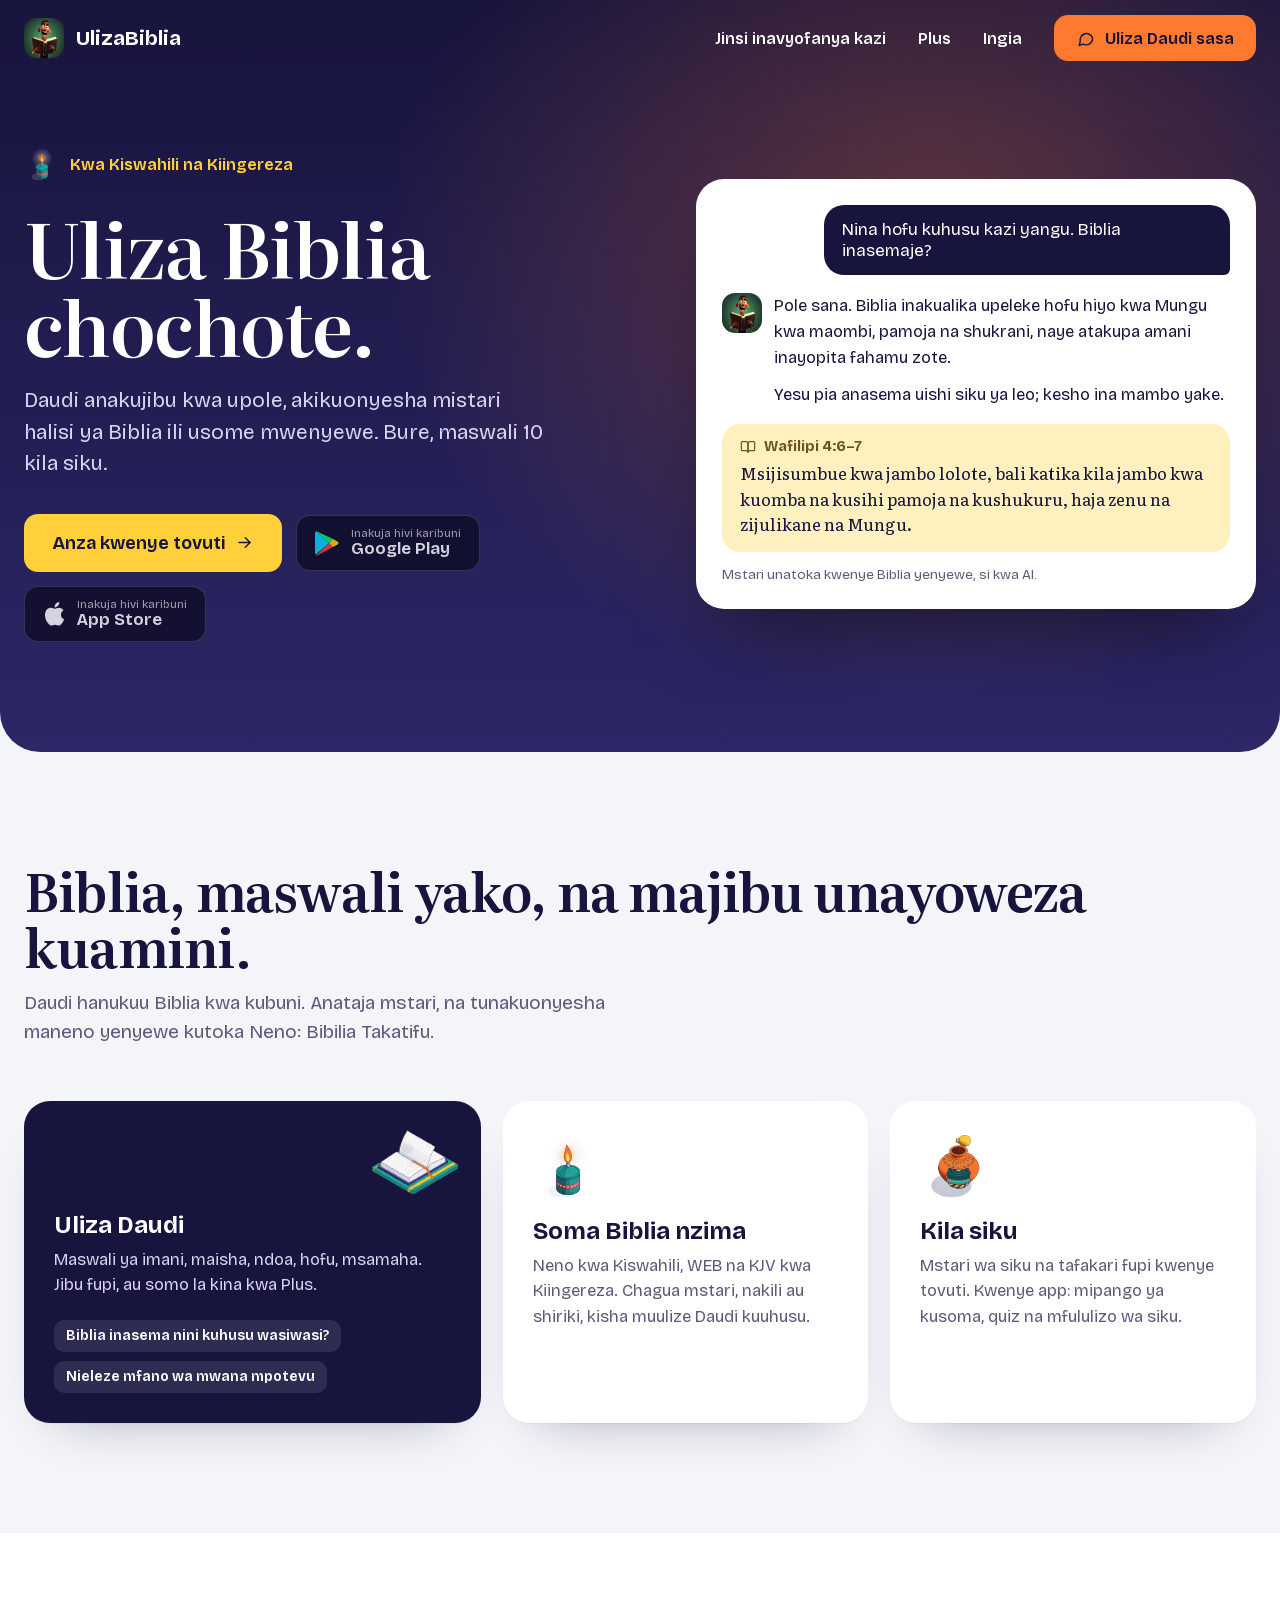
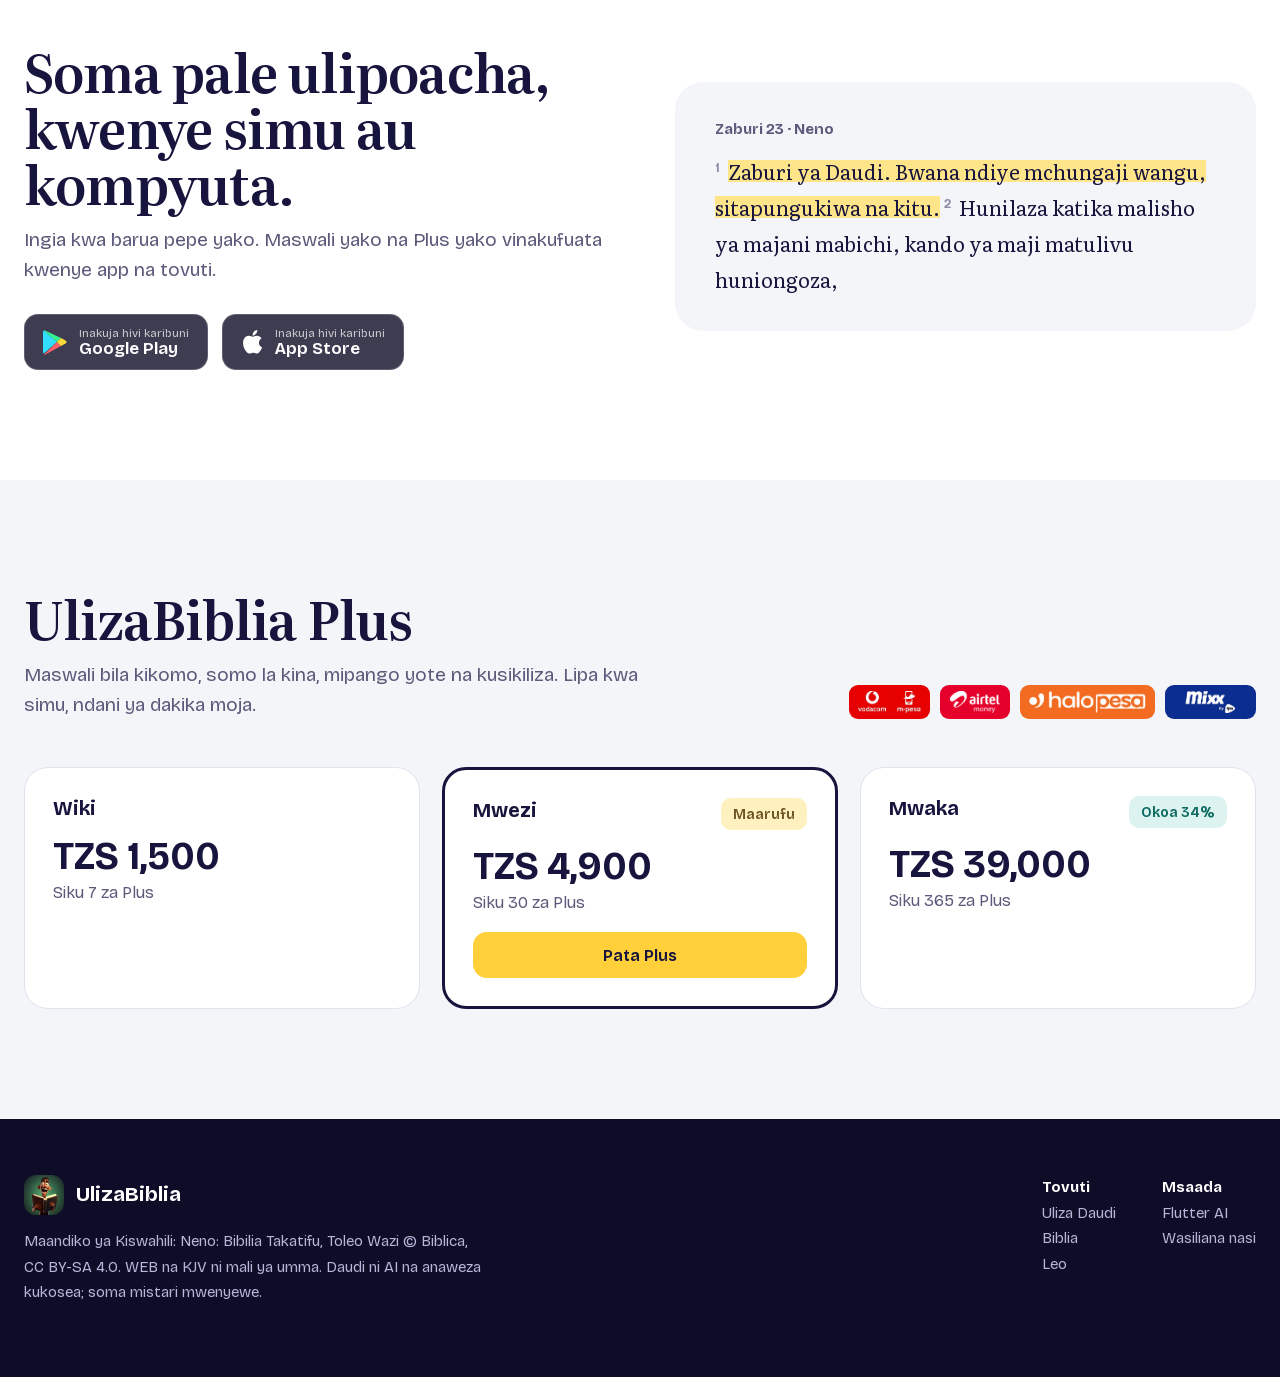
==== commit 9050a33b: "Passwords, Google/Apple sign-in, WhatsApp codes, privacy and terms pages" ====
--- a/index.html
+++ b/index.html
@@ -1 +1 @@
-<!DOCTYPE html><html lang="sw" class="_0jMygq_variable B00P-W_variable"><head><meta charSet="utf-8"/><meta name="viewport" content="width=device-width, initial-scale=1"/><link rel="preload" href="/_next/static/media/a744d4c147f3698b-s.p.3t6wimnoqat92.woff2" as="font" crossorigin="" type="font/woff2"/><link rel="preload" href="/_next/static/media/edc92f5080bab07a-s.p.1pg2nifvadz06.woff2" as="font" crossorigin="" type="font/woff2"/><link rel="preload" href="/img/daudi.png" as="image"/><link rel="preload" as="image" href="/logos/mpesa.png"/><link rel="preload" as="image" href="/logos/airtel-money.png"/><link rel="preload" as="image" href="/logos/halopesa.png"/><link rel="preload" as="image" href="/logos/mixx.png"/><link rel="stylesheet" href="/_next/static/chunks/1yv-2mfbsncjd.css" data-precedence="next"/><link rel="preload" as="script" fetchPriority="low" href="/_next/static/chunks/3y705tc4v-41-.js"/><script src="/_next/static/chunks/2rv5jvl35qh22.js" async=""></script><script src="/_next/static/chunks/39_j1bdzreq0m.js" async=""></script><script src="/_next/static/chunks/0zrcyuvl1kbvc.js" async=""></script><script src="/_next/static/chunks/turbopack-2u1d16houkiyo.js" async=""></script><script src="/_next/static/chunks/3qfy96eoyh-ek.js" async=""></script><script src="/_next/static/chunks/2nzxr511tumao.js" async=""></script><script src="/_next/static/chunks/0drtr9knyw-78.js" async=""></script><meta name="theme-color" content="#17143D"/><title>UlizaBiblia: Uliza Biblia chochote</title><meta name="description" content="Uliza Biblia chochote. Daudi anakujibu kwa upole, akikuonyesha mistari halisi ya Biblia, kwa Kiswahili au Kiingereza."/><meta property="og:title" content="UlizaBiblia"/><meta property="og:description" content="Uliza Biblia chochote. Daudi anakujibu kwa upole, akikuonyesha mistari halisi ya Biblia, kwa Kiswahili au Kiingereza."/><meta property="og:url" content="https://ulizabiblia.flutterai.dev/"/><meta property="og:site_name" content="UlizaBiblia"/><meta property="og:locale" content="sw_TZ"/><meta property="og:image" content="https://ulizabiblia.flutterai.dev/img/icon.png"/><meta property="og:type" content="website"/><meta name="twitter:card" content="summary"/><meta name="twitter:title" content="UlizaBiblia"/><meta name="twitter:description" content="Uliza Biblia chochote. Daudi anakujibu kwa upole, akikuonyesha mistari halisi ya Biblia, kwa Kiswahili au Kiingereza."/><meta name="twitter:image" content="https://ulizabiblia.flutterai.dev/img/icon.png"/><link rel="icon" href="/favicon.png"/><link rel="apple-touch-icon" href="/apple-touch-icon.png"/><meta name="next-size-adjust" content=""/><script src="/_next/static/chunks/0cz1d0mv5g_q7.js" noModule=""></script></head><body><div hidden=""><!--$--><!--/$--></div><header class="hero"><div class="glow"></div><nav class="wnav" style="color:#fff"><a class="brand" href="/"><img src="/img/daudi.png" alt=""/>UlizaBiblia</a><span class="sp"></span><a class="lk" href="#jinsi">Jinsi inavyofanya kazi</a><a class="lk" href="#plus">Plus</a><button class="lk" style="color:#fff;font-weight:600">Ingia</button><a class="pill or" href="/app/"><svg width="19" height="19" viewBox="0 0 24 24" fill="none" stroke="currentColor" stroke-width="1.8" stroke-linecap="round" stroke-linejoin="round" style="flex:none" aria-hidden="true"><path d="M21 12a8 8 0 0 1-11.6 7.1L4 20.5l1.4-4.9A8 8 0 1 1 21 12Z"></path></svg>Uliza Daudi sasa</a></nav><div class="hero-grid"><div><div class="kicker"><picture><source srcSet="/fig/kibatari.png" media="(prefers-reduced-motion: reduce)"/><img src="/fig/kibatari.webp" width="36" height="36" alt="" style="display:block"/></picture>Kwa Kiswahili na Kiingereza</div><h1>Uliza Biblia chochote.</h1><p class="lead">Daudi anakujibu kwa upole, akikuonyesha mistari halisi ya Biblia ili usome mwenyewe. Bure, maswali 10 kila siku.</p><div class="cta-row"><a class="pill gd big" href="/app/">Anza kwenye tovuti <svg width="19" height="19" viewBox="0 0 24 24" fill="none" stroke="currentColor" stroke-width="1.8" stroke-linecap="round" stroke-linejoin="round" style="flex:none" aria-hidden="true"><path d="M5 12h14"></path><path d="m13 6 6 6-6 6"></path></svg></a><span class="store" style="opacity:0.8"><svg width="24" height="26" viewBox="0 0 26 28" aria-hidden="true"><path d="M1 1.5 15 14 1 26.5c-.6-.3-1-1-1-1.8V3.3c0-.8.4-1.5 1-1.8Z" fill="#00D7FE"></path><path d="M19.6 9.8 15 14 1 1.5c.3-.2.7-.2 1.1 0Z" fill="#00F076"></path><path d="M19.6 18.2 2.1 27.9c-.4.2-.8.2-1.1 0L15 14Z" fill="#FF3A44"></path><path d="M24.7 12.6c1 .6 1 2.2 0 2.8l-5.1 2.8L15 14l4.6-4.2Z" fill="#FFD109"></path></svg><span><small>Inakuja hivi karibuni</small><b>Google Play</b></span></span><span class="store" style="opacity:0.8"><svg width="22" height="26" viewBox="0 0 24 28" fill="#fff" aria-hidden="true"><path d="M19.6 14.8c0-3.3 2.7-4.9 2.8-5-1.5-2.2-3.9-2.5-4.7-2.6-2-.2-3.9 1.2-4.9 1.2-1 0-2.6-1.2-4.2-1.1-2.2 0-4.2 1.3-5.3 3.2-2.3 3.9-.6 9.7 1.6 12.9 1.1 1.6 2.4 3.3 4.1 3.2 1.6-.1 2.3-1 4.2-1s2.5 1 4.2 1c1.8 0 2.9-1.6 3.9-3.2 1.2-1.8 1.7-3.6 1.8-3.7-.1 0-3.5-1.3-3.5-5Z"></path><path d="M16.4 5.1c.9-1.1 1.5-2.6 1.3-4.1-1.3.1-2.8.9-3.7 1.9-.8.9-1.5 2.5-1.3 3.9 1.4.1 2.8-.7 3.7-1.7Z"></path></svg><span><small>Inakuja hivi karibuni</small><b>App Store</b></span></span></div></div><div class="demo"><div class="qbub">Nina hofu kuhusu kazi yangu. Biblia inasemaje?</div><div style="display:flex;gap:12px;margin-top:18px"><img src="/img/daudi.png" width="40" height="40" alt="Daudi" style="border-radius:13px;display:block;flex:none;object-fit:cover"/><div class="abody"><p>Pole sana. Biblia inakualika upeleke hofu hiyo kwa Mungu kwa maombi, pamoja na shukrani, naye atakupa amani inayopita fahamu zote.</p><p style="margin:0">Yesu pia anasema uishi siku ya leo; kesho ina mambo yake.</p></div></div><div class="vcard" style="margin-top:16px"><div class="r"><svg width="16" height="16" viewBox="0 0 24 24" fill="none" stroke="currentColor" stroke-width="1.8" stroke-linecap="round" stroke-linejoin="round" style="flex:none" aria-hidden="true"><path d="M2 5.5C2 4.7 2.7 4 3.5 4H9a3 3 0 0 1 3 3v13a2.5 2.5 0 0 0-2.5-2.5h-6A1.5 1.5 0 0 1 2 16Z"></path><path d="M22 5.5c0-.8-.7-1.5-1.5-1.5H15a3 3 0 0 0-3 3v13a2.5 2.5 0 0 1 2.5-2.5h6A1.5 1.5 0 0 0 22 16Z"></path></svg>Wafilipi 4:6–7</div><div class="t">Msijisumbue kwa jambo lolote, bali katika kila jambo kwa kuomba na kusihi pamoja na kushukuru, haja zenu na zijulikane na Mungu.</div></div><div class="muted" style="font-size:13.5px;margin-top:14px">Mstari unatoka kwenye Biblia yenyewe, si kwa AI.</div></div></div></header><main><section class="sec" id="jinsi"><div class="in"><h2>Biblia, maswali yako, na majibu unayoweza kuamini.</h2><p class="sub">Daudi hanukuu Biblia kwa kubuni. Anataja mstari, na tunakuonyesha maneno yenyewe kutoka Neno: Bibilia Takatifu.</p><div class="feat"><div class="fc dark"><picture><source srcSet="/fig/bible.png" media="(prefers-reduced-motion: reduce)"/><img src="/fig/bible.webp" width="92" height="92" alt="" style="display:block;position:absolute;right:20px;top:18px"/></picture><div style="height:64px"></div><h3>Uliza Daudi</h3><p>Maswali ya imani, maisha, ndoa, hofu, msamaha. Jibu fupi, au somo la kina kwa Plus.</p><div style="margin-top:22px;display:flex;flex-direction:column;gap:9px"><a class="chip2" style="background:rgba(255,255,255,.1);color:#fff;width:fit-content" href="/app/?q=Biblia%20inasema%20nini%20kuhusu%20wasiwasi%3F">Biblia inasema nini kuhusu wasiwasi?</a><a class="chip2" style="background:rgba(255,255,255,.1);color:#fff;width:fit-content" href="/app/?q=Nieleze%20mfano%20wa%20mwana%20mpotevu">Nieleze mfano wa mwana mpotevu</a></div></div><div class="fc"><picture><source srcSet="/fig/kibatari.png" media="(prefers-reduced-motion: reduce)"/><img src="/fig/kibatari.webp" width="70" height="70" alt="" style="display:block"/></picture><h3>Soma Biblia nzima</h3><p>Neno kwa Kiswahili, WEB na KJV kwa Kiingereza. Chagua mstari, nakili au shiriki, kisha muulize Daudi kuuhusu.</p></div><div class="fc"><picture><source srcSet="/fig/mtungi.png" media="(prefers-reduced-motion: reduce)"/><img src="/fig/mtungi.webp" width="70" height="70" alt="" style="display:block"/></picture><h3>Kila siku</h3><p>Mstari wa siku na tafakari fupi kwenye tovuti. Kwenye app: mipango ya kusoma, quiz na mfululizo wa siku.</p></div></div></div></section><section class="sec" style="background:#fff"><div class="in two"><div><h2>Soma pale ulipoacha, kwenye simu au kompyuta.</h2><p class="sub">Ingia kwa barua pepe yako. Maswali yako na Plus yako vinakufuata kwenye app na tovuti.</p><div class="cta-row" style="margin-top:30px"><span class="store" style="opacity:0.8"><svg width="24" height="26" viewBox="0 0 26 28" aria-hidden="true"><path d="M1 1.5 15 14 1 26.5c-.6-.3-1-1-1-1.8V3.3c0-.8.4-1.5 1-1.8Z" fill="#00D7FE"></path><path d="M19.6 9.8 15 14 1 1.5c.3-.2.7-.2 1.1 0Z" fill="#00F076"></path><path d="M19.6 18.2 2.1 27.9c-.4.2-.8.2-1.1 0L15 14Z" fill="#FF3A44"></path><path d="M24.7 12.6c1 .6 1 2.2 0 2.8l-5.1 2.8L15 14l4.6-4.2Z" fill="#FFD109"></path></svg><span><small>Inakuja hivi karibuni</small><b>Google Play</b></span></span><span class="store" style="opacity:0.8"><svg width="22" height="26" viewBox="0 0 24 28" fill="#fff" aria-hidden="true"><path d="M19.6 14.8c0-3.3 2.7-4.9 2.8-5-1.5-2.2-3.9-2.5-4.7-2.6-2-.2-3.9 1.2-4.9 1.2-1 0-2.6-1.2-4.2-1.1-2.2 0-4.2 1.3-5.3 3.2-2.3 3.9-.6 9.7 1.6 12.9 1.1 1.6 2.4 3.3 4.1 3.2 1.6-.1 2.3-1 4.2-1s2.5 1 4.2 1c1.8 0 2.9-1.6 3.9-3.2 1.2-1.8 1.7-3.6 1.8-3.7-.1 0-3.5-1.3-3.5-5Z"></path><path d="M16.4 5.1c.9-1.1 1.5-2.6 1.3-4.1-1.3.1-2.8.9-3.7 1.9-.8.9-1.5 2.5-1.3 3.9 1.4.1 2.8-.7 3.7-1.7Z"></path></svg><span><small>Inakuja hivi karibuni</small><b>App Store</b></span></span></div></div><a class="readcard" style="display:block" href="/app/biblia/?b=PSA&amp;c=23"><div style="font-family:var(--ui);font-weight:700;font-size:15px;color:var(--muted);margin-bottom:10px">Zaburi 23 · Neno</div><sup>1</sup> <span class="hl">Zaburi ya Daudi. Bwana ndiye mchungaji wangu, sitapungukiwa na kitu.</span> <sup>2</sup> <!-- -->Hunilaza katika malisho ya majani mabichi, kando ya maji matulivu huniongoza,</a></div></section><section class="sec" id="plus"><div class="in"><div style="display:flex;justify-content:space-between;align-items:flex-end;gap:24px;flex-wrap:wrap"><div><h2>UlizaBiblia Plus</h2><p class="sub">Maswali bila kikomo, somo la kina, mipango yote na kusikiliza. Lipa kwa simu, ndani ya dakika moja.</p></div><div class="netrow"><span class="net" style="background:#E60000"><img src="/logos/mpesa.png" alt="M-Pesa" style="height:22px"/></span><span class="net" style="background:#E4002B"><img src="/logos/airtel-money.png" alt="Airtel Money" style="height:22px"/></span><span class="net" style="background:#F26B21"><img src="/logos/halopesa.png" alt="HaloPesa" style="height:22px"/></span><span class="net" style="background:#0B2D8F"><img src="/logos/mixx.png" alt="Mixx by Yas" style="height:22px"/></span></div></div><div class="price"><div class="pc"><b style="font-size:20px">Wiki</b><div class="amt">TZS 1,500</div><div class="muted">Siku 7 za Plus</div></div><div class="pc on"><div style="display:flex;justify-content:space-between"><b style="font-size:20px">Mwezi</b><span class="chip2">Maarufu</span></div><div class="amt">TZS 4,900</div><div class="muted">Siku 30 za Plus</div><button class="pill gd" style="width:100%;margin-top:20px">Pata Plus</button></div><div class="pc"><div style="display:flex;justify-content:space-between"><b style="font-size:20px">Mwaka</b><span class="chip2 teal">Okoa 34%</span></div><div class="amt">TZS 39,000</div><div class="muted">Siku 365 za Plus</div></div></div></div></section></main><footer class="foot"><div class="in"><div><div class="brand" style="color:#fff"><img src="/img/daudi.png" alt=""/>UlizaBiblia</div><p style="margin-top:14px;max-width:460px">Maandiko ya Kiswahili: Neno: Bibilia Takatifu, Toleo Wazi © Biblica, CC BY-SA 4.0. WEB na KJV ni mali ya umma. Daudi ni AI na anaweza kukosea; soma mistari mwenyewe.</p></div><div style="display:flex;gap:46px"><div><b>Tovuti</b><br/><a href="/app/">Uliza Daudi</a><br/><a href="/app/biblia/">Biblia</a><br/><a href="/app/leo/">Leo</a></div><div><b>Msaada</b><br/><a href="https://flutterai.dev">Flutter AI</a><br/><a href="mailto:support@flutterai.dev">Wasiliana nasi</a></div></div></div></footer><!--$--><!--/$--><script id="_R_">(globalThis["TURBOPACK"] || (globalThis["TURBOPACK"] = [])).push({"otherChunks":["static/chunks/3y705tc4v-41-.js","static/chunks/2rv5jvl35qh22.js","static/chunks/39_j1bdzreq0m.js","static/chunks/0zrcyuvl1kbvc.js"],"runtimeModuleIds":[94553]});</script><script src="/_next/static/chunks/3y705tc4v-41-.js" async=""></script><script>(self.__next_f=self.__next_f||[]).push([0])</script><script>self.__next_f.push([1,"1:\"$Sreact.fragment\"\n2:\"/_next/static/chunks/3qfy96eoyh-ek.js\"\n3:\"/_next/static/chunks/2nzxr511tumao.js\"\n4:I[24770,[\"$2\",\"$3\"],\"SessionProvider\"]\n5:I[39756,[\"$2\",\"$3\"],\"default\"]\n6:I[37457,[\"$2\",\"$3\"],\"default\"]\n8:\"/_next/static/chunks/0drtr9knyw-78.js\"\n9:I[22016,[\"$2\",\"$3\",\"$8\"],\"\"]\na:I[67049,[\"$2\",\"$3\",\"$8\"],\"NavActions\"]\nb:I[45910,[\"$2\",\"$3\",\"$8\"],\"Figure\"]\nc:I[67049,[\"$2\",\"$3\",\"$8\"],\"HeroActions\"]\nd:I[45910,[\"$2\",\"$3\",\"$8\"],\"Daudi\"]\ne:I[45910,[\"$2\",\"$3\",\"$8\"],\"Icon\"]\n17:\"ViewportBoundary\"\n18:I[97367,[\"$2\",\"$3\"],\"$17\"]\n1a:\"MetadataBoundary\"\n1b:I[97367,[\"$2\",\"$3\"],\"$1a\"]\n1c:\"$Sreact.suspense\"\n1e:I[68027,[\"$2\",\"$3\"],\"default\",1]\n:HL[\"/_next/static/chunks/1yv-2mfbsncjd.css\",\"style\"]\n:HL[\"/_next/static/media/a744d4c147f3698b-s.p.3t6wimnoqat92.woff2\",\"font\",{\"crossOrigin\":\"\",\"type\":\"font/woff2\"}]\n:HL[\"/_next/static/media/edc92f5080bab07a-s.p.1pg2nifvadz06.woff2\",\"font\",{\"crossOrigin\":\"\",\"type\":\"font/woff2\"}]\n:HL[\"/img/daudi.png\",\"image\"]\n7:[[\"children\",{\"s\":\"__PAGE__\",\"h\":512,\"d\":{\"r\":[\"$\",\"$1\",\"c\",{\"children\":[[[\"$\",\"header\",null,{\"className\":\"hero\",\"children\":[[\"$\",\"div\",null,{\"className\":\"glow\"}],[\"$\",\"nav\",null,{\"className\":\"wnav\",\"style\":{\"color\":\"#fff\"},\"children\":[[\"$\",\"$L9\",null,{\"href\":\"/\",\"className\":\"brand\",\"children\":[[\"$\",\"img\",null,{\"src\":\"/img/daudi.png\",\"alt\":\"\"}],\"UlizaBiblia\"]}],[\"$\",\"span\",null,{\"className\":\"sp\"}],[\"$\",\"a\",null,{\"className\":\"lk\",\"href\":\"#jinsi\",\"children\":\"Jinsi inavyofanya kazi\"}],[\"$\",\"a\",null,{\"className\":\"lk\",\"href\":\"#plus\",\"children\":\"Plus\"}],[\"$\",\"$La\",null,{}]]}],[\"$\",\"div\",null,{\"className\":\"hero-grid\",\"children\":[[\"$\",\"div\",null,{\"children\":[[\"$\",\"div\",null,{\"className\":\"kicker\",\"children\":[[\"$\",\"$Lb\",null,{\"name\":\"kibatari\",\"size\":36}],\"Kwa Kiswahili na Kiingereza\"]}],[\"$\",\"h1\",null,{\"children\":\"Uliza Biblia chochote.\"}],[\"$\",\"p\",null,{\"className\":\"lead\",\"children\":\"Daudi anakujibu kwa upole, akikuonyesha mistari halisi ya Biblia ili usome mwenyewe. Bure, maswali 10 kila siku.\"}],[\"$\",\"$Lc\",null,{}]]}],[\"$\",\"div\",null,{\"className\":\"demo\",\"children\":[[\"$\",\"div\",null,{\"className\":\"qbub\",\"children\":\"Nina hofu kuhusu kazi yangu. Biblia inasemaje?\"}],[\"$\",\"div\",null,{\"style\":{\"display\":\"flex\",\"gap\":12,\"marginTop\":18},\"children\":[[\"$\",\"$Ld\",null,{\"size\":40,\"radius\":13}],[\"$\",\"div\",null,{\"className\":\"abody\",\"children\":[[\"$\",\"p\",null,{\"children\":\"Pole sana. Biblia inakualika upeleke hofu hiyo kwa Mungu kwa maombi, pamoja na shukrani, naye atakupa amani inayopita fahamu zote.\"}],[\"$\",\"p\",null,{\"style\":{\"margin\":0},\"children\":\"Yesu pia anasema uishi siku ya leo; kesho ina mambo yake.\"}]]}]]}],[\"$\",\"div\",null,{\"className\":\"vcard\",\"style\":{\"marginTop\":16},\"children\":[[\"$\",\"div\",null,{\"className\":\"r\",\"children\":[[\"$\",\"$Le\",null,{\"name\":\"book\",\"size\":16}],\"Wafilipi 4:6–7\"]}],[\"$\",\"div\",null,{\"className\":\"t\",\"children\":\"Msijisumbue kwa jambo lolote, bali katika kila jambo kwa kuomba na kusihi pamoja na kushukuru, haja zenu na zijulikane na Mungu.\"}]]}],[\"$\",\"div\",null,{\"className\":\"muted\",\"style\":{\"fontSize\":13.5,\"marginTop\":14},\"children\":\"Mstari unatoka kwenye Biblia yenyewe, si kwa AI.\"}]]}]]}]]}],[\"$\",\"main\",null,{\"children\":[[\"$\",\"section\",null,{\"className\":\"sec\",\"id\":\"jinsi\",\"children\":[\"$\",\"div\",null,{\"className\":\"in\",\"children\":[[\"$\",\"h2\",null,{\"children\":\"Biblia, maswali yako, na majibu unayoweza kuamini.\"}],[\"$\",\"p\",null,{\"className\":\"sub\",\"children\":\"Daudi hanukuu Biblia kwa kubuni. Anataja mstari, na tunakuonyesha maneno yenyewe kutoka Neno: Bibilia Takatifu.\"}],[\"$\",\"div\",null,{\"className\":\"feat\",\"children\":[[\"$\",\"div\",null,{\"className\":\"fc dark\",\"children\":[[\"$\",\"$Lb\",null,{\"name\":\"bible\",\"size\":92,\"style\":{\"position\":\"absolute\",\"right\":20,\"top\":18}}],[\"$\",\"div\",null,{\"style\":{\"height\":64}}],[\"$\",\"h3\",null,{\"children\":\"Uliza Daudi\"}],[\"$\",\"p\",null,{\"children\":\"Maswali ya imani, maisha, ndoa, hofu, msamaha. Jibu fupi, au somo la kina kwa Plus.\"}],\"$Lf\"]}],\"$L10\",\"$L11\"]}]]}]}],\"$L12\",\"$L13\"]}],\"$L14\"],[\"$L15\"],\"$L16\"]}],\"p\":false,\"v\":null}}]]\n0:{\"P\":null,\"c\":[\"\",\"\"],\"q\":\"\",\"i\":false,\"t\":{\"t\":{\"s\":\"\",\"h\":528,\"d\":{\"r\":[\"$\",\"$1\",\"c\",{\"children\":[[[\"$\",\"link\",\"0\",{\"rel\":\"stylesheet\",\"href\":\"/_next/static/chunks/1yv-2mfbsncjd.css\",\"precedence\":\"next\",\"crossOrigin\":\"$undefined\",\"nonce\":\"$undefined\"}],[\"$\",\"script\",\"script-0\",{\"src\":\"/_next/static/chunks/3qfy96eoyh-ek.js\",\"async\":true,\"nonce\":\"$undefined\"}],[\"$\",\"script\",\"script-1\",{\"src\":\"/_next/static/chunks/2nzxr511tumao.js\",\"async\":true,\"nonce\":\"$undefined\"}]],[\"$\",\"html\",null,{\"lang\":\"sw\",\"className\":\"_0jMygq_variable B00P-W_variable\",\"children\":[\"$\",\"body\",null,{\"children\":[\"$\",\"$L4\",null,{\"children\":[\"$\",\"$L5\",null,{\"parallelRouterKey\":\"children\",\"error\":\"$undefined\",\"errorStyles\":\"$undefined\",\"errorScripts\":\"$undefined\",\"template\":[\"$\",\"$L6\",null,{}],\"templateStyles\":\"$undefined\",\"templateScripts\":\"$undefined\",\"notFound\":[[[\"$\",\"title\",null,{\"children\":\"404: This page could not be found.\"}],[\"$\",\"div\",null,{\"style\":{\"fontFamily\":\"system-ui,\\\"Segoe UI\\\",Roboto,Helvetica,Arial,sans-serif,\\\"Apple Color Emoji\\\",\\\"Segoe UI Emoji\\\"\",\"height\":\"100vh\",\"textAlign\":\"center\",\"display\":\"flex\",\"flexDirection\":\"column\",\"alignItems\":\"center\",\"justifyContent\":\"center\"},\"children\":[\"$\",\"div\",null,{\"children\":[[\"$\",\"style\",null,{\"dangerouslySetInnerHTML\":{\"__html\":\"body{color:#000;background:#fff;margin:0}.next-error-h1{border-right:1px solid rgba(0,0,0,.3)}@media (prefers-color-scheme:dark){body{color:#fff;background:#000}.next-error-h1{border-right:1px solid rgba(255,255,255,.3)}}\"}}],[\"$\",\"h1\",null,{\"className\":\"next-error-h1\",\"style\":{\"display\":\"inline-block\",\"margin\":\"0 20px 0 0\",\"padding\":\"0 23px 0 0\",\"fontSize\":24,\"fontWeight\":500,\"verticalAlign\":\"top\",\"lineHeight\":\"49px\"},\"children\":404}],[\"$\",\"div\",null,{\"style\":{\"display\":\"inline-block\"},\"children\":[\"$\",\"h2\",null,{\"style\":{\"fontSize\":14,\"fontWeight\":400,\"lineHeight\":\"49px\",\"margin\":0},\"children\":\"This page could not be found.\"}]}]]}]}]],[]],\"forbidden\":\"$undefined\",\"unauthorized\":\"$undefined\"}]}]}]}]]}],\"p\":false,\"v\":null},\"c\":\"$Q7\"},\"h\":{\"r\":[\"$\",\"$1\",\"h\",{\"children\":[null,[\"$\",\"$L18\",null,{\"children\":\"$L19\"}],[\"$\",\"$L1b\",null,{\"children\":[[\"$\",\"div\",null,{\"hidden\":true,\"children\":[\"$\",\"$1c\",null,{\"name\":\"Next.Metadata\",\"children\":\"$L1d\"}]}],null]}],[\"$\",\"meta\",null,{\"name\":\"next-size-adjust\",\"content\":\"\"}]]}],\"p\":false,\"v\":null}},\"m\":\"$undefined\",\"G\":[\"$1e\",[[\"$\",\"link\",\"0\",{\"rel\":\"stylesheet\",\"href\":\"/_next/static/chunks/1yv-2mfbsncjd.css\",\"precedence\":\"next\",\"crossOrigin\":\"$undefined\",\"nonce\":\"$undefined\"}]]],\"S\":true,\"r\":\"$undefined\",\"s\":\"$undefined\",\"a\":\"$undefined\",\"l\":\"$undefined\",\"p\":\"$undefined\",\"d\":\"$undefined\",\"b\":\"t3d9QDbLmgTdtez1q9RrQ\"}\n1f:I[45910,[\"$2\",\"$3\",\"$8\"],\"NetLogo\"]\n20:I[67049,[\"$2\",\"$3\",\"$8\"],\"PlusButton\"]\n21:I[97367,[\"$2\",\"$3\"],\"OutletBoundary\"]\nf:[\"$\",\"div\",null,{\"style\":{\"marginTop\":22,\"display\":\"flex\",\"flexDirection\":\"column\",\"gap\":9},\"children\":[[\"$\",\"$L9\",\"Biblia inasema nini kuhusu wasiwasi?\",{\"href\":\"/app/?q=Biblia%20inasema%20nini%20kuhusu%20wasiwasi%3F\",\"className\":\"chip2\",\"style\":{\"background\":\"rgba(255,255,255,.1)\",\"color\":\"#fff\",\"width\":\"fit-content\"},\"children\":\"Biblia inasema nini kuhusu wasiwasi?\"}],[\"$\",\"$L9\",\"Nieleze mfano wa mwana mpotevu\",{\"href\":\"/app/?q=Nieleze%20mfano%20wa%20mwana%20mpotevu\",\"className\":\"chip2\",\"style\":{\"background\":\"rgba(255,255,255,.1)\",\"color\":\"#fff\",\"width\":\"fit-content\"},\"children\":\"Nieleze mfano wa mwana mpotevu\"}]]}]\n10:[\"$\",\"div\",null,{\"className\":\"fc\",\"children\":[[\"$\",\"$Lb\",null,{\"name\":\"kibatari\",\"size\":70}],[\"$\",\"h3\",null,{\"children\":\"Soma Biblia nzima\"}],[\"$\",\"p\",null,{\"children\":\"Neno kwa Kiswahili, WEB na KJV kwa Kiingereza. Chagua mstari, nakili au shiriki, kisha muulize Daudi kuuhusu.\"}]]}]\n11:[\"$\",\"div\",null,{\"className\":\"fc\",\"children\":[[\"$\",\"$Lb\",null,{\"name\":\"mtungi\",\"size\":70}],[\"$\",\"h3\",null,{\"children\":\"Kila siku\"}],[\"$\",\"p\",null,{\"children\":\"Mstari wa siku na tafakari fupi kwenye tovuti. Kwenye app: mipango ya kusoma, quiz na mfululizo wa siku.\"}]]}]\n12:[\"$\",\"section\",null,{\"className\":\"sec\",\"style\":{\"background\":\"#fff\"},\"children\":[\"$\",\"div\",null,{\"className\":\"in two\",\"children\":[[\"$\",\"div\",null,{\"children\":[[\"$\",\"h2\",null,{\"children\":\"Soma pale ulipoacha, kwenye simu au kompyuta.\"}],[\"$\",\"p\",null,{\"className\":\"sub\",\"children\":\"Ingia kwa barua pepe yako. Maswali yako na Plus yako vinakufuata kwenye app na tovuti.\"}],[\"$\",\"div\",null,{\"className\":\"cta-row\",\"style\":{\"marginTop\":30},\"children\":[[\"$\",\"span\",null,{\"className\":\"store\",\"style\":{\"opacity\":0.8},\"children\":[[\"$\",\"svg\",null,{\"width\":\"24\",\"height\":\"26\",\"viewBox\":\"0 0 26 28\",\"aria-hidden\":true,\"children\":[[\"$\",\"path\",null,{\"d\":\"M1 1.5 15 14 1 26.5c-.6-.3-1-1-1-1.8V3.3c0-.8.4-1.5 1-1.8Z\",\"fill\":\"#00D7FE\"}],[\"$\",\"path\",null,{\"d\":\"M19.6 9.8 15 14 1 1.5c.3-.2.7-.2 1.1 0Z\",\"fill\":\"#00F076\"}],[\"$\",\"path\",null,{\"d\":\"M19.6 18.2 2.1 27.9c-.4.2-.8.2-1.1 0L15 14Z\",\"fill\":\"#FF3A44\"}],[\"$\",\"path\",null,{\"d\":\"M24.7 12.6c1 .6 1 2.2 0 2.8l-5.1 2.8L15 14l4.6-4.2Z\",\"fill\":\"#FFD109\"}]]}],[\"$\",\"span\",null,{\"children\":[[\"$\",\"small\",null,{\"children\":\"Inakuja hivi karibuni\"}],[\"$\",\"b\",null,{\"children\":\"Google Play\"}]]}]]}],[\"$\",\"span\",null,{\"className\":\"store\",\"style\":{\"opacity\":0.8},\"children\":[[\"$\",\"svg\",null,{\"width\":\"22\",\"height\":\"26\",\"viewBox\":\"0 0 24 28\",\"fill\":\"#fff\",\"aria-hidden\":true,\"children\":[[\"$\",\"path\",null,{\"d\":\"M19.6 14.8c0-3.3 2.7-4.9 2.8-5-1.5-2.2-3.9-2.5-4.7-2.6-2-.2-3.9 1.2-4.9 1.2-1 0-2.6-1.2-4.2-1.1-2.2 0-4.2 1.3-5.3 3.2-2.3 3.9-.6 9.7 1.6 12.9 1.1 1.6 2.4 3.3 4.1 3.2 1.6-.1 2.3-1 4.2-1s2.5 1 4.2 1c1.8 0 2.9-1.6 3.9-3.2 1.2-1.8 1.7-3.6 1.8-3.7-.1 0-3.5-1.3-3.5-5Z\"}],[\"$\",\"path\",null,{\"d\":\"M16.4 5.1c.9-1.1 1.5-2.6 1.3-4.1-1.3.1-2.8.9-3.7 1.9-.8.9-1.5 2.5-1.3 3.9 1.4.1 2.8-.7 3.7-1.7Z\"}]]}],[\"$\",\"span\",null,{\"children\":[[\"$\",\"small\",null,{\"children\":\"Inakuja hivi karibuni\"}],[\"$\",\"b\",null,{\"children\":\"App Store\"}]]}]]}]]}]]}],[\"$\",\"$L9\",null,{\"href\":\"/app/biblia/?b=PSA\u0026c=23\",\"className\":\"readcard\",\"style\":{\"display\":\"block\"},\"children\":[[\"$\",\"div\",null,{\"style\":{\"fontFamily\":\"var(--ui)\",\"fontWeight\":700,\"fontSize\":15,\"color\":\"var(--muted)\",\"marginBottom\":10},\"children\":\"Zaburi 23 · Neno\"}],[\"$\",\"sup\",null,{\"children\":\"1\"}],\" \",[\"$\",\"span\",null,{\"className\":\"hl\",\"children\":\"Zaburi ya Daudi. Bwana ndiye mchungaji wangu, sitapungukiwa na kitu.\"}],\" \",[\"$\",\"sup\",null,{\"children\":\"2\"}],\" \",\"Hunilaza katika malisho ya majani mabichi, kando ya maji matulivu huniongoza,\"]}]]}]}]\n13:[\"$\",\"section\",null,{\"className\":\"sec\",\"id\":\"plus\",\"children\":[\"$\",\"div\",null,{\"className\":\"in\",\"children\":[[\"$\",\"div\",null,{\"style\":{\"display\":\"flex\",\"justifyContent\":\"space-between\",\"alignItems\":\"flex-end\",\"gap\":24,\"flexWrap\":\"wrap\"},\"children\":[[\"$\",\"div\",null,{\"children\":[[\"$\",\"h2\",null,{\"children\":\"UlizaBiblia Plus\"}],[\"$\",\"p\",null,{\"className\":\"sub\",\"children\":\"Maswali bila kikomo, somo la kina, mipango yote na kusikiliza. Lipa kwa simu, ndani ya dakika moja.\"}]]}],[\"$\",\"div\",null,{\"className\":\"netrow\",\"children\":[[\"$\",\"$L1f\",\"mpesa\",{\"k\":\"mpesa\",\"h\":22}],[\"$\",\"$L1f\",\"airtel-money\",{\"k\":\"airtel-money\",\"h\":22}],[\"$\",\"$L1f\",\"halopesa\",{\"k\":\"halopesa\",\"h\":22}],[\"$\",\"$L1f\",\"mixx\",{\"k\":\"mixx\",\"h\":22}]]}]]}],[\"$\",\"div\",null,{\"className\":\"price\",\"children\":[[\"$\",\"div\",null,{\"className\":\"pc\",\"children\":[[\"$\",\"b\",null,{\"style\":{\"fontSize\":20},\"children\":\"Wiki\"}],[\"$\",\"div\",null,{\"className\":\"amt\",\"children\":\"TZS 1,500\"}],[\"$\",\"div\",null,{\"className\":\"muted\",\"children\":\"Siku 7 za Plus\"}]]}],[\"$\",\"div\",null,{\"className\":\"pc on\",\"children\":[[\"$\",\"div\",null,{\"style\":{\"display\":\"flex\",\"justifyContent\":\"space-between\"},\"children\":[[\"$\",\"b\",null,{\"style\":{\"fontSize\":20},\"children\":\"Mwezi\"}],[\"$\",\"span\",null,{\"className\":\"chip2\",\"children\":\"Maarufu\"}]]}],[\"$\",\"div\",null,{\"className\":\"amt\",\"children\":\"TZS 4,900\"}],[\"$\",\"div\",null,{\"className\":\"muted\",\"children\":\"Siku 30 za Plus\"}],[\"$\",\"$L20\",null,{}]]}],[\"$\",\"div\",null,{\"className\":\"pc\",\"children\":[[\"$\",\"div\",null,{\"style\":{\"display\":\"flex\",\"justifyContent\":\"space-between\"},\"children\":[[\"$\",\"b\",null,{\"style\":{\"fontSize\":20},\"children\":\"Mwaka\"}],[\"$\",\"span\",null,{\"className\":\"chip2 teal\",\"children\":\"Okoa 34%\"}]]}],[\"$\",\"div\",null,{\"className\":\"amt\",\"children\":\"TZS 39,000\"}],[\"$\",\"div\",null,{\"className\":\"muted\",\"children\":\"Siku 365 za Plus\"}]]}]]}]]}]}]\n14:[\"$\",\"footer\",null,{\"className\":\"foot\",\"children\":[\"$\",\"div\",null,{\"className\":\"in\",\"children\":[[\"$\",\"div\",null,{\"children\":[[\"$\",\"div\",null,{\"className\":\"brand\",\"style\":{\"color\":\"#fff\"},\"children\":[[\"$\",\"img\",null,{\"src\":\"/img/daudi.png\",\"alt\":\"\"}],\"UlizaBiblia\"]}],[\"$\",\"p\",null,{\"style\":{\"marginTop\":14,\"maxWidth\":460},\"children\":\"Maandiko ya Kiswahili: Neno: Bibilia Takatifu, Toleo Wazi © Biblica, CC BY-SA 4.0. WEB na KJV ni mali ya umma. Daudi ni AI na anaweza kukosea; soma mistari mwenyewe.\"}]]}],[\"$\",\"div\",null,{\"style\":{\"display\":\"flex\",\"gap\":46},\"children\":[[\"$\",\"div\",null,{\"children\":[[\"$\",\"b\",null,{\"children\":\"Tovuti\"}],[\"$\",\"br\",null,{}],[\"$\",\"$L9\",null,{\"href\":\"/app/\",\"children\":\"Uliza Daudi\"}],[\"$\",\"br\",null,{}],[\"$\",\"$L9\",null,{\"href\":\"/app/biblia/\",\"children\":\"Biblia\"}],[\"$\",\"br\",null,{}],[\"$\",\"$L9\",null,{\"href\":\"/app/leo/\",\"children\":\"Leo\"}]]}],[\"$\",\"div\",null,{\"children\":[[\"$\",\"b\",null,{\"children\":\"Msaada\"}],[\"$\",\"br\",null,{}],[\"$\",\"a\",null,{\"href\":\"https://flutterai.dev\",\"children\":\"Flutter AI\"}],[\"$\",\"br\",null,{}],[\"$\",\"a\",null,{\"href\":\"mailto:support@flutterai.dev\",\"children\":\"Wasiliana nasi\"}]]}]]}]]}]}]\n15:[\"$\",\"script\",\"script-0\",{\"src\":\"/_next/static/chunks/0drtr9knyw-78.js\",\"async\":true,\"nonce\":\"$undefined\"}]\n16:[\"$\",\"$L21\",null,{\"children\":[\"$\",\"$1c\",null,{\"name\":\"Next.MetadataOutlet\",\"children\":\"$@22\"}]}]\n19:[[\"$\",\"meta\",\"0\",{\"charSet\":\"utf-8\"}],[\"$\",\"meta\",\"1\",{\"name\":\"viewport\",\"content\":\"width=device-width, initial-scale=1\"}],[\"$\",\"meta\",\"2\",{\"name\":\"theme-color\",\"content\":\"#17143D\"}]]\n23:I[27201,[\"$2\",\"$3\"],\"IconMark\"]\n1d:[[\"$\",\"title\",\"0\",{\"children\":\"UlizaBiblia: Uliza Biblia chochote\"}],[\"$\",\"meta\",\"1\",{\"name\":\"description\",\"content\":\"Uliza Biblia chochote. Daudi anakujibu kwa upole, akikuonyesha mistari halisi ya Biblia, kwa Kiswahili au Kiingereza.\"}],[\"$\",\"meta\",\"2\",{\"property\":\"og:title\",\"content\":\"UlizaBiblia\"}],[\"$\",\"meta\",\"3\",{\"property\":\"og:description\",\"content\":\"Uliza Biblia chochote. Daudi anakujibu kwa upole, akikuonyesha mistari halisi ya Biblia, kwa Kiswahili au Kiingereza.\"}],[\"$\",\"meta\",\"4\",{\"property\":\"og:url\",\"content\":\"https://ulizabiblia.flutterai.dev/\"}],[\"$\",\"meta\",\"5\",{\"property\":\"og:site_name\",\"content\":\"UlizaBiblia\"}],[\"$\",\"meta\",\"6\",{\"property\":\"og:locale\",\"content\":\"sw_TZ\"}],[\"$\",\"meta\",\"7\",{\"property\":\"og:image\",\"content\":\"https://ulizabiblia.flutterai.dev/img/icon.png\"}],[\"$\",\"meta\",\"8\",{\"property\":\"og:type\",\"content\":\"website\"}],[\"$\",\"meta\",\"9\",{\"name\":\"twitter:card\",\"content\":\"summary\"}],[\"$\",\"meta\",\"10\",{\"name\":\"twitter:title\",\"content\":\"UlizaBiblia\"}],[\"$\",\"meta\",\"11\",{\"name\":\"twitter:description\",\"content\":\"Uliza Biblia chochote. Daudi anakujibu kwa upole, akikuonyesha mistari halisi ya Biblia, kwa Kiswahili au Kiingereza.\"}],[\"$\",\"meta\",\"12\",{\"name\":\"twitter:image\",\"content\":\"https://ulizabiblia.flutterai.dev/img/icon.png\"}],[\"$\",\"link\",\"13\",{\"rel\":\"icon\",\"href\":\"/favicon.png\"}],[\"$\",\"link\",\"14\",{\"rel\":\"apple-touch-icon\",\"href\":\"/apple-touch-icon.png\"}],[\"$\",\"$L23\",\"15\",{}]]\n22:null\n"])</script></body></html>+<!DOCTYPE html><html lang="sw" class="_0jMygq_variable B00P-W_variable"><head><meta charSet="utf-8"/><meta name="viewport" content="width=device-width, initial-scale=1"/><link rel="preload" href="/_next/static/media/a744d4c147f3698b-s.p.3t6wimnoqat92.woff2" as="font" crossorigin="" type="font/woff2"/><link rel="preload" href="/_next/static/media/edc92f5080bab07a-s.p.1pg2nifvadz06.woff2" as="font" crossorigin="" type="font/woff2"/><link rel="preload" href="/img/daudi.png" as="image"/><link rel="preload" as="image" href="/logos/mpesa.png"/><link rel="preload" as="image" href="/logos/airtel-money.png"/><link rel="preload" as="image" href="/logos/halopesa.png"/><link rel="preload" as="image" href="/logos/mixx.png"/><link rel="stylesheet" href="/_next/static/chunks/39l3h6xt1icks.css" data-precedence="next"/><link rel="preload" as="script" fetchPriority="low" href="/_next/static/chunks/3y705tc4v-41-.js"/><script src="/_next/static/chunks/2rv5jvl35qh22.js" async=""></script><script src="/_next/static/chunks/39_j1bdzreq0m.js" async=""></script><script src="/_next/static/chunks/0zrcyuvl1kbvc.js" async=""></script><script src="/_next/static/chunks/turbopack-2u1d16houkiyo.js" async=""></script><script src="/_next/static/chunks/3qfy96eoyh-ek.js" async=""></script><script src="/_next/static/chunks/20sww7c4gihav.js" async=""></script><script src="/_next/static/chunks/0drtr9knyw-78.js" async=""></script><meta name="theme-color" content="#17143D"/><title>UlizaBiblia: Uliza Biblia chochote</title><meta name="description" content="Uliza Biblia chochote. Daudi anakujibu kwa upole, akikuonyesha mistari halisi ya Biblia, kwa Kiswahili au Kiingereza."/><meta property="og:title" content="UlizaBiblia"/><meta property="og:description" content="Uliza Biblia chochote. Daudi anakujibu kwa upole, akikuonyesha mistari halisi ya Biblia, kwa Kiswahili au Kiingereza."/><meta property="og:url" content="https://ulizabiblia.flutterai.dev/"/><meta property="og:site_name" content="UlizaBiblia"/><meta property="og:locale" content="sw_TZ"/><meta property="og:image" content="https://ulizabiblia.flutterai.dev/img/icon.png"/><meta property="og:type" content="website"/><meta name="twitter:card" content="summary"/><meta name="twitter:title" content="UlizaBiblia"/><meta name="twitter:description" content="Uliza Biblia chochote. Daudi anakujibu kwa upole, akikuonyesha mistari halisi ya Biblia, kwa Kiswahili au Kiingereza."/><meta name="twitter:image" content="https://ulizabiblia.flutterai.dev/img/icon.png"/><link rel="icon" href="/favicon.png"/><link rel="apple-touch-icon" href="/apple-touch-icon.png"/><meta name="next-size-adjust" content=""/><script src="/_next/static/chunks/0cz1d0mv5g_q7.js" noModule=""></script></head><body><div hidden=""><!--$--><!--/$--></div><header class="hero"><div class="glow"></div><nav class="wnav" style="color:#fff"><a class="brand" href="/"><img src="/img/daudi.png" alt=""/>UlizaBiblia</a><span class="sp"></span><a class="lk" href="#jinsi">Jinsi inavyofanya kazi</a><a class="lk" href="#plus">Plus</a><button class="lk" style="color:#fff;font-weight:600">Ingia</button><a class="pill or" href="/app/"><svg width="19" height="19" viewBox="0 0 24 24" fill="none" stroke="currentColor" stroke-width="1.8" stroke-linecap="round" stroke-linejoin="round" style="flex:none" aria-hidden="true"><path d="M21 12a8 8 0 0 1-11.6 7.1L4 20.5l1.4-4.9A8 8 0 1 1 21 12Z"></path></svg>Uliza Daudi sasa</a></nav><div class="hero-grid"><div><div class="kicker"><picture><source srcSet="/fig/kibatari.png" media="(prefers-reduced-motion: reduce)"/><img src="/fig/kibatari.webp" width="36" height="36" alt="" style="display:block"/></picture>Kwa Kiswahili na Kiingereza</div><h1>Uliza Biblia chochote.</h1><p class="lead">Daudi anakujibu kwa upole, akikuonyesha mistari halisi ya Biblia ili usome mwenyewe. Bure, maswali 10 kila siku.</p><div class="cta-row"><a class="pill gd big" href="/app/">Anza kwenye tovuti <svg width="19" height="19" viewBox="0 0 24 24" fill="none" stroke="currentColor" stroke-width="1.8" stroke-linecap="round" stroke-linejoin="round" style="flex:none" aria-hidden="true"><path d="M5 12h14"></path><path d="m13 6 6 6-6 6"></path></svg></a><span class="store" style="opacity:0.8"><svg width="24" height="26" viewBox="0 0 26 28" aria-hidden="true"><path d="M1 1.5 15 14 1 26.5c-.6-.3-1-1-1-1.8V3.3c0-.8.4-1.5 1-1.8Z" fill="#00D7FE"></path><path d="M19.6 9.8 15 14 1 1.5c.3-.2.7-.2 1.1 0Z" fill="#00F076"></path><path d="M19.6 18.2 2.1 27.9c-.4.2-.8.2-1.1 0L15 14Z" fill="#FF3A44"></path><path d="M24.7 12.6c1 .6 1 2.2 0 2.8l-5.1 2.8L15 14l4.6-4.2Z" fill="#FFD109"></path></svg><span><small>Inakuja hivi karibuni</small><b>Google Play</b></span></span><span class="store" style="opacity:0.8"><svg width="22" height="26" viewBox="0 0 24 28" fill="#fff" aria-hidden="true"><path d="M19.6 14.8c0-3.3 2.7-4.9 2.8-5-1.5-2.2-3.9-2.5-4.7-2.6-2-.2-3.9 1.2-4.9 1.2-1 0-2.6-1.2-4.2-1.1-2.2 0-4.2 1.3-5.3 3.2-2.3 3.9-.6 9.7 1.6 12.9 1.1 1.6 2.4 3.3 4.1 3.2 1.6-.1 2.3-1 4.2-1s2.5 1 4.2 1c1.8 0 2.9-1.6 3.9-3.2 1.2-1.8 1.7-3.6 1.8-3.7-.1 0-3.5-1.3-3.5-5Z"></path><path d="M16.4 5.1c.9-1.1 1.5-2.6 1.3-4.1-1.3.1-2.8.9-3.7 1.9-.8.9-1.5 2.5-1.3 3.9 1.4.1 2.8-.7 3.7-1.7Z"></path></svg><span><small>Inakuja hivi karibuni</small><b>App Store</b></span></span></div></div><div class="demo"><div class="qbub">Nina hofu kuhusu kazi yangu. Biblia inasemaje?</div><div style="display:flex;gap:12px;margin-top:18px"><img src="/img/daudi.png" width="40" height="40" alt="Daudi" style="border-radius:13px;display:block;flex:none;object-fit:cover"/><div class="abody"><p>Pole sana. Biblia inakualika upeleke hofu hiyo kwa Mungu kwa maombi, pamoja na shukrani, naye atakupa amani inayopita fahamu zote.</p><p style="margin:0">Yesu pia anasema uishi siku ya leo; kesho ina mambo yake.</p></div></div><div class="vcard" style="margin-top:16px"><div class="r"><svg width="16" height="16" viewBox="0 0 24 24" fill="none" stroke="currentColor" stroke-width="1.8" stroke-linecap="round" stroke-linejoin="round" style="flex:none" aria-hidden="true"><path d="M2 5.5C2 4.7 2.7 4 3.5 4H9a3 3 0 0 1 3 3v13a2.5 2.5 0 0 0-2.5-2.5h-6A1.5 1.5 0 0 1 2 16Z"></path><path d="M22 5.5c0-.8-.7-1.5-1.5-1.5H15a3 3 0 0 0-3 3v13a2.5 2.5 0 0 1 2.5-2.5h6A1.5 1.5 0 0 0 22 16Z"></path></svg>Wafilipi 4:6–7</div><div class="t">Msijisumbue kwa jambo lolote, bali katika kila jambo kwa kuomba na kusihi pamoja na kushukuru, haja zenu na zijulikane na Mungu.</div></div><div class="muted" style="font-size:13.5px;margin-top:14px">Mstari unatoka kwenye Biblia yenyewe, si kwa AI.</div></div></div></header><main><section class="sec" id="jinsi"><div class="in"><h2>Biblia, maswali yako, na majibu unayoweza kuamini.</h2><p class="sub">Daudi hanukuu Biblia kwa kubuni. Anataja mstari, na tunakuonyesha maneno yenyewe kutoka Neno: Bibilia Takatifu.</p><div class="feat"><div class="fc dark"><picture><source srcSet="/fig/bible.png" media="(prefers-reduced-motion: reduce)"/><img src="/fig/bible.webp" width="92" height="92" alt="" style="display:block;position:absolute;right:20px;top:18px"/></picture><div style="height:64px"></div><h3>Uliza Daudi</h3><p>Maswali ya imani, maisha, ndoa, hofu, msamaha. Jibu fupi, au somo la kina kwa Plus.</p><div style="margin-top:22px;display:flex;flex-direction:column;gap:9px"><a class="chip2" style="background:rgba(255,255,255,.1);color:#fff;width:fit-content" href="/app/?q=Biblia%20inasema%20nini%20kuhusu%20wasiwasi%3F">Biblia inasema nini kuhusu wasiwasi?</a><a class="chip2" style="background:rgba(255,255,255,.1);color:#fff;width:fit-content" href="/app/?q=Nieleze%20mfano%20wa%20mwana%20mpotevu">Nieleze mfano wa mwana mpotevu</a></div></div><div class="fc"><picture><source srcSet="/fig/kibatari.png" media="(prefers-reduced-motion: reduce)"/><img src="/fig/kibatari.webp" width="70" height="70" alt="" style="display:block"/></picture><h3>Soma Biblia nzima</h3><p>Neno kwa Kiswahili, WEB na KJV kwa Kiingereza. Chagua mstari, nakili au shiriki, kisha muulize Daudi kuuhusu.</p></div><div class="fc"><picture><source srcSet="/fig/mtungi.png" media="(prefers-reduced-motion: reduce)"/><img src="/fig/mtungi.webp" width="70" height="70" alt="" style="display:block"/></picture><h3>Kila siku</h3><p>Mstari wa siku na tafakari fupi kwenye tovuti. Kwenye app: mipango ya kusoma, quiz na mfululizo wa siku.</p></div></div></div></section><section class="sec" style="background:#fff"><div class="in two"><div><h2>Soma pale ulipoacha, kwenye simu au kompyuta.</h2><p class="sub">Ingia kwa barua pepe yako. Maswali yako na Plus yako vinakufuata kwenye app na tovuti.</p><div class="cta-row" style="margin-top:30px"><span class="store" style="opacity:0.8"><svg width="24" height="26" viewBox="0 0 26 28" aria-hidden="true"><path d="M1 1.5 15 14 1 26.5c-.6-.3-1-1-1-1.8V3.3c0-.8.4-1.5 1-1.8Z" fill="#00D7FE"></path><path d="M19.6 9.8 15 14 1 1.5c.3-.2.7-.2 1.1 0Z" fill="#00F076"></path><path d="M19.6 18.2 2.1 27.9c-.4.2-.8.2-1.1 0L15 14Z" fill="#FF3A44"></path><path d="M24.7 12.6c1 .6 1 2.2 0 2.8l-5.1 2.8L15 14l4.6-4.2Z" fill="#FFD109"></path></svg><span><small>Inakuja hivi karibuni</small><b>Google Play</b></span></span><span class="store" style="opacity:0.8"><svg width="22" height="26" viewBox="0 0 24 28" fill="#fff" aria-hidden="true"><path d="M19.6 14.8c0-3.3 2.7-4.9 2.8-5-1.5-2.2-3.9-2.5-4.7-2.6-2-.2-3.9 1.2-4.9 1.2-1 0-2.6-1.2-4.2-1.1-2.2 0-4.2 1.3-5.3 3.2-2.3 3.9-.6 9.7 1.6 12.9 1.1 1.6 2.4 3.3 4.1 3.2 1.6-.1 2.3-1 4.2-1s2.5 1 4.2 1c1.8 0 2.9-1.6 3.9-3.2 1.2-1.8 1.7-3.6 1.8-3.7-.1 0-3.5-1.3-3.5-5Z"></path><path d="M16.4 5.1c.9-1.1 1.5-2.6 1.3-4.1-1.3.1-2.8.9-3.7 1.9-.8.9-1.5 2.5-1.3 3.9 1.4.1 2.8-.7 3.7-1.7Z"></path></svg><span><small>Inakuja hivi karibuni</small><b>App Store</b></span></span></div></div><a class="readcard" style="display:block" href="/app/biblia/?b=PSA&amp;c=23"><div style="font-family:var(--ui);font-weight:700;font-size:15px;color:var(--muted);margin-bottom:10px">Zaburi 23 · Neno</div><sup>1</sup> <span class="hl">Zaburi ya Daudi. Bwana ndiye mchungaji wangu, sitapungukiwa na kitu.</span> <sup>2</sup> <!-- -->Hunilaza katika malisho ya majani mabichi, kando ya maji matulivu huniongoza,</a></div></section><section class="sec" id="plus"><div class="in"><div style="display:flex;justify-content:space-between;align-items:flex-end;gap:24px;flex-wrap:wrap"><div><h2>UlizaBiblia Plus</h2><p class="sub">Maswali bila kikomo, somo la kina, mipango yote na kusikiliza. Lipa kwa simu, ndani ya dakika moja.</p></div><div class="netrow"><span class="net" style="background:#E60000"><img src="/logos/mpesa.png" alt="M-Pesa" style="height:22px"/></span><span class="net" style="background:#E4002B"><img src="/logos/airtel-money.png" alt="Airtel Money" style="height:22px"/></span><span class="net" style="background:#F26B21"><img src="/logos/halopesa.png" alt="HaloPesa" style="height:22px"/></span><span class="net" style="background:#0B2D8F"><img src="/logos/mixx.png" alt="Mixx by Yas" style="height:22px"/></span></div></div><div class="price"><div class="pc"><b style="font-size:20px">Wiki</b><div class="amt">TZS 1,500</div><div class="muted">Siku 7 za Plus</div></div><div class="pc on"><div style="display:flex;justify-content:space-between"><b style="font-size:20px">Mwezi</b><span class="chip2">Maarufu</span></div><div class="amt">TZS 4,900</div><div class="muted">Siku 30 za Plus</div><button class="pill gd" style="width:100%;margin-top:20px">Pata Plus</button></div><div class="pc"><div style="display:flex;justify-content:space-between"><b style="font-size:20px">Mwaka</b><span class="chip2 teal">Okoa 34%</span></div><div class="amt">TZS 39,000</div><div class="muted">Siku 365 za Plus</div></div></div></div></section></main><footer class="foot"><div class="in"><div><div class="brand" style="color:#fff"><img src="/img/daudi.png" alt=""/>UlizaBiblia</div><p style="margin-top:14px;max-width:460px">Maandiko ya Kiswahili: Neno: Bibilia Takatifu, Toleo Wazi © Biblica, CC BY-SA 4.0. WEB na KJV ni mali ya umma. Daudi ni AI na anaweza kukosea; soma mistari mwenyewe.</p></div><div style="display:flex;gap:46px"><div><b>Tovuti</b><br/><a href="/app/">Uliza Daudi</a><br/><a href="/app/biblia/">Biblia</a><br/><a href="/app/leo/">Leo</a></div><div><b>Msaada</b><br/><a href="https://flutterai.dev">Flutter AI</a><br/><a href="mailto:support@flutterai.dev">Wasiliana nasi</a></div></div></div></footer><!--$--><!--/$--><script id="_R_">(globalThis["TURBOPACK"] || (globalThis["TURBOPACK"] = [])).push({"otherChunks":["static/chunks/3y705tc4v-41-.js","static/chunks/2rv5jvl35qh22.js","static/chunks/39_j1bdzreq0m.js","static/chunks/0zrcyuvl1kbvc.js"],"runtimeModuleIds":[94553]});</script><script src="/_next/static/chunks/3y705tc4v-41-.js" async=""></script><script>(self.__next_f=self.__next_f||[]).push([0])</script><script>self.__next_f.push([1,"1:\"$Sreact.fragment\"\n2:\"/_next/static/chunks/3qfy96eoyh-ek.js\"\n3:\"/_next/static/chunks/20sww7c4gihav.js\"\n4:I[24770,[\"$2\",\"$3\"],\"SessionProvider\"]\n5:I[39756,[\"$2\",\"$3\"],\"default\"]\n6:I[37457,[\"$2\",\"$3\"],\"default\"]\n8:\"/_next/static/chunks/0drtr9knyw-78.js\"\n9:I[22016,[\"$2\",\"$3\",\"$8\"],\"\"]\na:I[67049,[\"$2\",\"$3\",\"$8\"],\"NavActions\"]\nb:I[45910,[\"$2\",\"$3\",\"$8\"],\"Figure\"]\nc:I[67049,[\"$2\",\"$3\",\"$8\"],\"HeroActions\"]\nd:I[45910,[\"$2\",\"$3\",\"$8\"],\"Daudi\"]\ne:I[45910,[\"$2\",\"$3\",\"$8\"],\"Icon\"]\n17:\"ViewportBoundary\"\n18:I[97367,[\"$2\",\"$3\"],\"$17\"]\n1a:\"MetadataBoundary\"\n1b:I[97367,[\"$2\",\"$3\"],\"$1a\"]\n1c:\"$Sreact.suspense\"\n1e:I[68027,[\"$2\",\"$3\"],\"default\",1]\n:HL[\"/_next/static/chunks/39l3h6xt1icks.css\",\"style\"]\n:HL[\"/_next/static/media/a744d4c147f3698b-s.p.3t6wimnoqat92.woff2\",\"font\",{\"crossOrigin\":\"\",\"type\":\"font/woff2\"}]\n:HL[\"/_next/static/media/edc92f5080bab07a-s.p.1pg2nifvadz06.woff2\",\"font\",{\"crossOrigin\":\"\",\"type\":\"font/woff2\"}]\n:HL[\"/img/daudi.png\",\"image\"]\n7:[[\"children\",{\"s\":\"__PAGE__\",\"h\":512,\"d\":{\"r\":[\"$\",\"$1\",\"c\",{\"children\":[[[\"$\",\"header\",null,{\"className\":\"hero\",\"children\":[[\"$\",\"div\",null,{\"className\":\"glow\"}],[\"$\",\"nav\",null,{\"className\":\"wnav\",\"style\":{\"color\":\"#fff\"},\"children\":[[\"$\",\"$L9\",null,{\"href\":\"/\",\"className\":\"brand\",\"children\":[[\"$\",\"img\",null,{\"src\":\"/img/daudi.png\",\"alt\":\"\"}],\"UlizaBiblia\"]}],[\"$\",\"span\",null,{\"className\":\"sp\"}],[\"$\",\"a\",null,{\"className\":\"lk\",\"href\":\"#jinsi\",\"children\":\"Jinsi inavyofanya kazi\"}],[\"$\",\"a\",null,{\"className\":\"lk\",\"href\":\"#plus\",\"children\":\"Plus\"}],[\"$\",\"$La\",null,{}]]}],[\"$\",\"div\",null,{\"className\":\"hero-grid\",\"children\":[[\"$\",\"div\",null,{\"children\":[[\"$\",\"div\",null,{\"className\":\"kicker\",\"children\":[[\"$\",\"$Lb\",null,{\"name\":\"kibatari\",\"size\":36}],\"Kwa Kiswahili na Kiingereza\"]}],[\"$\",\"h1\",null,{\"children\":\"Uliza Biblia chochote.\"}],[\"$\",\"p\",null,{\"className\":\"lead\",\"children\":\"Daudi anakujibu kwa upole, akikuonyesha mistari halisi ya Biblia ili usome mwenyewe. Bure, maswali 10 kila siku.\"}],[\"$\",\"$Lc\",null,{}]]}],[\"$\",\"div\",null,{\"className\":\"demo\",\"children\":[[\"$\",\"div\",null,{\"className\":\"qbub\",\"children\":\"Nina hofu kuhusu kazi yangu. Biblia inasemaje?\"}],[\"$\",\"div\",null,{\"style\":{\"display\":\"flex\",\"gap\":12,\"marginTop\":18},\"children\":[[\"$\",\"$Ld\",null,{\"size\":40,\"radius\":13}],[\"$\",\"div\",null,{\"className\":\"abody\",\"children\":[[\"$\",\"p\",null,{\"children\":\"Pole sana. Biblia inakualika upeleke hofu hiyo kwa Mungu kwa maombi, pamoja na shukrani, naye atakupa amani inayopita fahamu zote.\"}],[\"$\",\"p\",null,{\"style\":{\"margin\":0},\"children\":\"Yesu pia anasema uishi siku ya leo; kesho ina mambo yake.\"}]]}]]}],[\"$\",\"div\",null,{\"className\":\"vcard\",\"style\":{\"marginTop\":16},\"children\":[[\"$\",\"div\",null,{\"className\":\"r\",\"children\":[[\"$\",\"$Le\",null,{\"name\":\"book\",\"size\":16}],\"Wafilipi 4:6–7\"]}],[\"$\",\"div\",null,{\"className\":\"t\",\"children\":\"Msijisumbue kwa jambo lolote, bali katika kila jambo kwa kuomba na kusihi pamoja na kushukuru, haja zenu na zijulikane na Mungu.\"}]]}],[\"$\",\"div\",null,{\"className\":\"muted\",\"style\":{\"fontSize\":13.5,\"marginTop\":14},\"children\":\"Mstari unatoka kwenye Biblia yenyewe, si kwa AI.\"}]]}]]}]]}],[\"$\",\"main\",null,{\"children\":[[\"$\",\"section\",null,{\"className\":\"sec\",\"id\":\"jinsi\",\"children\":[\"$\",\"div\",null,{\"className\":\"in\",\"children\":[[\"$\",\"h2\",null,{\"children\":\"Biblia, maswali yako, na majibu unayoweza kuamini.\"}],[\"$\",\"p\",null,{\"className\":\"sub\",\"children\":\"Daudi hanukuu Biblia kwa kubuni. Anataja mstari, na tunakuonyesha maneno yenyewe kutoka Neno: Bibilia Takatifu.\"}],[\"$\",\"div\",null,{\"className\":\"feat\",\"children\":[[\"$\",\"div\",null,{\"className\":\"fc dark\",\"children\":[[\"$\",\"$Lb\",null,{\"name\":\"bible\",\"size\":92,\"style\":{\"position\":\"absolute\",\"right\":20,\"top\":18}}],[\"$\",\"div\",null,{\"style\":{\"height\":64}}],[\"$\",\"h3\",null,{\"children\":\"Uliza Daudi\"}],[\"$\",\"p\",null,{\"children\":\"Maswali ya imani, maisha, ndoa, hofu, msamaha. Jibu fupi, au somo la kina kwa Plus.\"}],\"$Lf\"]}],\"$L10\",\"$L11\"]}]]}]}],\"$L12\",\"$L13\"]}],\"$L14\"],[\"$L15\"],\"$L16\"]}],\"p\":false,\"v\":null}}]]\n0:{\"P\":null,\"c\":[\"\",\"\"],\"q\":\"\",\"i\":false,\"t\":{\"t\":{\"s\":\"\",\"h\":528,\"d\":{\"r\":[\"$\",\"$1\",\"c\",{\"children\":[[[\"$\",\"link\",\"0\",{\"rel\":\"stylesheet\",\"href\":\"/_next/static/chunks/39l3h6xt1icks.css\",\"precedence\":\"next\",\"crossOrigin\":\"$undefined\",\"nonce\":\"$undefined\"}],[\"$\",\"script\",\"script-0\",{\"src\":\"/_next/static/chunks/3qfy96eoyh-ek.js\",\"async\":true,\"nonce\":\"$undefined\"}],[\"$\",\"script\",\"script-1\",{\"src\":\"/_next/static/chunks/20sww7c4gihav.js\",\"async\":true,\"nonce\":\"$undefined\"}]],[\"$\",\"html\",null,{\"lang\":\"sw\",\"className\":\"_0jMygq_variable B00P-W_variable\",\"children\":[\"$\",\"body\",null,{\"children\":[\"$\",\"$L4\",null,{\"children\":[\"$\",\"$L5\",null,{\"parallelRouterKey\":\"children\",\"error\":\"$undefined\",\"errorStyles\":\"$undefined\",\"errorScripts\":\"$undefined\",\"template\":[\"$\",\"$L6\",null,{}],\"templateStyles\":\"$undefined\",\"templateScripts\":\"$undefined\",\"notFound\":[[[\"$\",\"title\",null,{\"children\":\"404: This page could not be found.\"}],[\"$\",\"div\",null,{\"style\":{\"fontFamily\":\"system-ui,\\\"Segoe UI\\\",Roboto,Helvetica,Arial,sans-serif,\\\"Apple Color Emoji\\\",\\\"Segoe UI Emoji\\\"\",\"height\":\"100vh\",\"textAlign\":\"center\",\"display\":\"flex\",\"flexDirection\":\"column\",\"alignItems\":\"center\",\"justifyContent\":\"center\"},\"children\":[\"$\",\"div\",null,{\"children\":[[\"$\",\"style\",null,{\"dangerouslySetInnerHTML\":{\"__html\":\"body{color:#000;background:#fff;margin:0}.next-error-h1{border-right:1px solid rgba(0,0,0,.3)}@media (prefers-color-scheme:dark){body{color:#fff;background:#000}.next-error-h1{border-right:1px solid rgba(255,255,255,.3)}}\"}}],[\"$\",\"h1\",null,{\"className\":\"next-error-h1\",\"style\":{\"display\":\"inline-block\",\"margin\":\"0 20px 0 0\",\"padding\":\"0 23px 0 0\",\"fontSize\":24,\"fontWeight\":500,\"verticalAlign\":\"top\",\"lineHeight\":\"49px\"},\"children\":404}],[\"$\",\"div\",null,{\"style\":{\"display\":\"inline-block\"},\"children\":[\"$\",\"h2\",null,{\"style\":{\"fontSize\":14,\"fontWeight\":400,\"lineHeight\":\"49px\",\"margin\":0},\"children\":\"This page could not be found.\"}]}]]}]}]],[]],\"forbidden\":\"$undefined\",\"unauthorized\":\"$undefined\"}]}]}]}]]}],\"p\":false,\"v\":null},\"c\":\"$Q7\"},\"h\":{\"r\":[\"$\",\"$1\",\"h\",{\"children\":[null,[\"$\",\"$L18\",null,{\"children\":\"$L19\"}],[\"$\",\"$L1b\",null,{\"children\":[[\"$\",\"div\",null,{\"hidden\":true,\"children\":[\"$\",\"$1c\",null,{\"name\":\"Next.Metadata\",\"children\":\"$L1d\"}]}],null]}],[\"$\",\"meta\",null,{\"name\":\"next-size-adjust\",\"content\":\"\"}]]}],\"p\":false,\"v\":null}},\"m\":\"$undefined\",\"G\":[\"$1e\",[[\"$\",\"link\",\"0\",{\"rel\":\"stylesheet\",\"href\":\"/_next/static/chunks/39l3h6xt1icks.css\",\"precedence\":\"next\",\"crossOrigin\":\"$undefined\",\"nonce\":\"$undefined\"}]]],\"S\":true,\"r\":\"$undefined\",\"s\":\"$undefined\",\"a\":\"$undefined\",\"l\":\"$undefined\",\"p\":\"$undefined\",\"d\":\"$undefined\",\"b\":\"AbIzjT9643BZ421PPK57X\"}\n1f:I[45910,[\"$2\",\"$3\",\"$8\"],\"NetLogo\"]\n20:I[67049,[\"$2\",\"$3\",\"$8\"],\"PlusButton\"]\n21:I[97367,[\"$2\",\"$3\"],\"OutletBoundary\"]\nf:[\"$\",\"div\",null,{\"style\":{\"marginTop\":22,\"display\":\"flex\",\"flexDirection\":\"column\",\"gap\":9},\"children\":[[\"$\",\"$L9\",\"Biblia inasema nini kuhusu wasiwasi?\",{\"href\":\"/app/?q=Biblia%20inasema%20nini%20kuhusu%20wasiwasi%3F\",\"className\":\"chip2\",\"style\":{\"background\":\"rgba(255,255,255,.1)\",\"color\":\"#fff\",\"width\":\"fit-content\"},\"children\":\"Biblia inasema nini kuhusu wasiwasi?\"}],[\"$\",\"$L9\",\"Nieleze mfano wa mwana mpotevu\",{\"href\":\"/app/?q=Nieleze%20mfano%20wa%20mwana%20mpotevu\",\"className\":\"chip2\",\"style\":{\"background\":\"rgba(255,255,255,.1)\",\"color\":\"#fff\",\"width\":\"fit-content\"},\"children\":\"Nieleze mfano wa mwana mpotevu\"}]]}]\n10:[\"$\",\"div\",null,{\"className\":\"fc\",\"children\":[[\"$\",\"$Lb\",null,{\"name\":\"kibatari\",\"size\":70}],[\"$\",\"h3\",null,{\"children\":\"Soma Biblia nzima\"}],[\"$\",\"p\",null,{\"children\":\"Neno kwa Kiswahili, WEB na KJV kwa Kiingereza. Chagua mstari, nakili au shiriki, kisha muulize Daudi kuuhusu.\"}]]}]\n11:[\"$\",\"div\",null,{\"className\":\"fc\",\"children\":[[\"$\",\"$Lb\",null,{\"name\":\"mtungi\",\"size\":70}],[\"$\",\"h3\",null,{\"children\":\"Kila siku\"}],[\"$\",\"p\",null,{\"children\":\"Mstari wa siku na tafakari fupi kwenye tovuti. Kwenye app: mipango ya kusoma, quiz na mfululizo wa siku.\"}]]}]\n12:[\"$\",\"section\",null,{\"className\":\"sec\",\"style\":{\"background\":\"#fff\"},\"children\":[\"$\",\"div\",null,{\"className\":\"in two\",\"children\":[[\"$\",\"div\",null,{\"children\":[[\"$\",\"h2\",null,{\"children\":\"Soma pale ulipoacha, kwenye simu au kompyuta.\"}],[\"$\",\"p\",null,{\"className\":\"sub\",\"children\":\"Ingia kwa barua pepe yako. Maswali yako na Plus yako vinakufuata kwenye app na tovuti.\"}],[\"$\",\"div\",null,{\"className\":\"cta-row\",\"style\":{\"marginTop\":30},\"children\":[[\"$\",\"span\",null,{\"className\":\"store\",\"style\":{\"opacity\":0.8},\"children\":[[\"$\",\"svg\",null,{\"width\":\"24\",\"height\":\"26\",\"viewBox\":\"0 0 26 28\",\"aria-hidden\":true,\"children\":[[\"$\",\"path\",null,{\"d\":\"M1 1.5 15 14 1 26.5c-.6-.3-1-1-1-1.8V3.3c0-.8.4-1.5 1-1.8Z\",\"fill\":\"#00D7FE\"}],[\"$\",\"path\",null,{\"d\":\"M19.6 9.8 15 14 1 1.5c.3-.2.7-.2 1.1 0Z\",\"fill\":\"#00F076\"}],[\"$\",\"path\",null,{\"d\":\"M19.6 18.2 2.1 27.9c-.4.2-.8.2-1.1 0L15 14Z\",\"fill\":\"#FF3A44\"}],[\"$\",\"path\",null,{\"d\":\"M24.7 12.6c1 .6 1 2.2 0 2.8l-5.1 2.8L15 14l4.6-4.2Z\",\"fill\":\"#FFD109\"}]]}],[\"$\",\"span\",null,{\"children\":[[\"$\",\"small\",null,{\"children\":\"Inakuja hivi karibuni\"}],[\"$\",\"b\",null,{\"children\":\"Google Play\"}]]}]]}],[\"$\",\"span\",null,{\"className\":\"store\",\"style\":{\"opacity\":0.8},\"children\":[[\"$\",\"svg\",null,{\"width\":\"22\",\"height\":\"26\",\"viewBox\":\"0 0 24 28\",\"fill\":\"#fff\",\"aria-hidden\":true,\"children\":[[\"$\",\"path\",null,{\"d\":\"M19.6 14.8c0-3.3 2.7-4.9 2.8-5-1.5-2.2-3.9-2.5-4.7-2.6-2-.2-3.9 1.2-4.9 1.2-1 0-2.6-1.2-4.2-1.1-2.2 0-4.2 1.3-5.3 3.2-2.3 3.9-.6 9.7 1.6 12.9 1.1 1.6 2.4 3.3 4.1 3.2 1.6-.1 2.3-1 4.2-1s2.5 1 4.2 1c1.8 0 2.9-1.6 3.9-3.2 1.2-1.8 1.7-3.6 1.8-3.7-.1 0-3.5-1.3-3.5-5Z\"}],[\"$\",\"path\",null,{\"d\":\"M16.4 5.1c.9-1.1 1.5-2.6 1.3-4.1-1.3.1-2.8.9-3.7 1.9-.8.9-1.5 2.5-1.3 3.9 1.4.1 2.8-.7 3.7-1.7Z\"}]]}],[\"$\",\"span\",null,{\"children\":[[\"$\",\"small\",null,{\"children\":\"Inakuja hivi karibuni\"}],[\"$\",\"b\",null,{\"children\":\"App Store\"}]]}]]}]]}]]}],[\"$\",\"$L9\",null,{\"href\":\"/app/biblia/?b=PSA\u0026c=23\",\"className\":\"readcard\",\"style\":{\"display\":\"block\"},\"children\":[[\"$\",\"div\",null,{\"style\":{\"fontFamily\":\"var(--ui)\",\"fontWeight\":700,\"fontSize\":15,\"color\":\"var(--muted)\",\"marginBottom\":10},\"children\":\"Zaburi 23 · Neno\"}],[\"$\",\"sup\",null,{\"children\":\"1\"}],\" \",[\"$\",\"span\",null,{\"className\":\"hl\",\"children\":\"Zaburi ya Daudi. Bwana ndiye mchungaji wangu, sitapungukiwa na kitu.\"}],\" \",[\"$\",\"sup\",null,{\"children\":\"2\"}],\" \",\"Hunilaza katika malisho ya majani mabichi, kando ya maji matulivu huniongoza,\"]}]]}]}]\n13:[\"$\",\"section\",null,{\"className\":\"sec\",\"id\":\"plus\",\"children\":[\"$\",\"div\",null,{\"className\":\"in\",\"children\":[[\"$\",\"div\",null,{\"style\":{\"display\":\"flex\",\"justifyContent\":\"space-between\",\"alignItems\":\"flex-end\",\"gap\":24,\"flexWrap\":\"wrap\"},\"children\":[[\"$\",\"div\",null,{\"children\":[[\"$\",\"h2\",null,{\"children\":\"UlizaBiblia Plus\"}],[\"$\",\"p\",null,{\"className\":\"sub\",\"children\":\"Maswali bila kikomo, somo la kina, mipango yote na kusikiliza. Lipa kwa simu, ndani ya dakika moja.\"}]]}],[\"$\",\"div\",null,{\"className\":\"netrow\",\"children\":[[\"$\",\"$L1f\",\"mpesa\",{\"k\":\"mpesa\",\"h\":22}],[\"$\",\"$L1f\",\"airtel-money\",{\"k\":\"airtel-money\",\"h\":22}],[\"$\",\"$L1f\",\"halopesa\",{\"k\":\"halopesa\",\"h\":22}],[\"$\",\"$L1f\",\"mixx\",{\"k\":\"mixx\",\"h\":22}]]}]]}],[\"$\",\"div\",null,{\"className\":\"price\",\"children\":[[\"$\",\"div\",null,{\"className\":\"pc\",\"children\":[[\"$\",\"b\",null,{\"style\":{\"fontSize\":20},\"children\":\"Wiki\"}],[\"$\",\"div\",null,{\"className\":\"amt\",\"children\":\"TZS 1,500\"}],[\"$\",\"div\",null,{\"className\":\"muted\",\"children\":\"Siku 7 za Plus\"}]]}],[\"$\",\"div\",null,{\"className\":\"pc on\",\"children\":[[\"$\",\"div\",null,{\"style\":{\"display\":\"flex\",\"justifyContent\":\"space-between\"},\"children\":[[\"$\",\"b\",null,{\"style\":{\"fontSize\":20},\"children\":\"Mwezi\"}],[\"$\",\"span\",null,{\"className\":\"chip2\",\"children\":\"Maarufu\"}]]}],[\"$\",\"div\",null,{\"className\":\"amt\",\"children\":\"TZS 4,900\"}],[\"$\",\"div\",null,{\"className\":\"muted\",\"children\":\"Siku 30 za Plus\"}],[\"$\",\"$L20\",null,{}]]}],[\"$\",\"div\",null,{\"className\":\"pc\",\"children\":[[\"$\",\"div\",null,{\"style\":{\"display\":\"flex\",\"justifyContent\":\"space-between\"},\"children\":[[\"$\",\"b\",null,{\"style\":{\"fontSize\":20},\"children\":\"Mwaka\"}],[\"$\",\"span\",null,{\"className\":\"chip2 teal\",\"children\":\"Okoa 34%\"}]]}],[\"$\",\"div\",null,{\"className\":\"amt\",\"children\":\"TZS 39,000\"}],[\"$\",\"div\",null,{\"className\":\"muted\",\"children\":\"Siku 365 za Plus\"}]]}]]}]]}]}]\n14:[\"$\",\"footer\",null,{\"className\":\"foot\",\"children\":[\"$\",\"div\",null,{\"className\":\"in\",\"children\":[[\"$\",\"div\",null,{\"children\":[[\"$\",\"div\",null,{\"className\":\"brand\",\"style\":{\"color\":\"#fff\"},\"children\":[[\"$\",\"img\",null,{\"src\":\"/img/daudi.png\",\"alt\":\"\"}],\"UlizaBiblia\"]}],[\"$\",\"p\",null,{\"style\":{\"marginTop\":14,\"maxWidth\":460},\"children\":\"Maandiko ya Kiswahili: Neno: Bibilia Takatifu, Toleo Wazi © Biblica, CC BY-SA 4.0. WEB na KJV ni mali ya umma. Daudi ni AI na anaweza kukosea; soma mistari mwenyewe.\"}]]}],[\"$\",\"div\",null,{\"style\":{\"display\":\"flex\",\"gap\":46},\"children\":[[\"$\",\"div\",null,{\"children\":[[\"$\",\"b\",null,{\"children\":\"Tovuti\"}],[\"$\",\"br\",null,{}],[\"$\",\"$L9\",null,{\"href\":\"/app/\",\"children\":\"Uliza Daudi\"}],[\"$\",\"br\",null,{}],[\"$\",\"$L9\",null,{\"href\":\"/app/biblia/\",\"children\":\"Biblia\"}],[\"$\",\"br\",null,{}],[\"$\",\"$L9\",null,{\"href\":\"/app/leo/\",\"children\":\"Leo\"}]]}],[\"$\",\"div\",null,{\"children\":[[\"$\",\"b\",null,{\"children\":\"Msaada\"}],[\"$\",\"br\",null,{}],[\"$\",\"a\",null,{\"href\":\"https://flutterai.dev\",\"children\":\"Flutter AI\"}],[\"$\",\"br\",null,{}],[\"$\",\"a\",null,{\"href\":\"mailto:support@flutterai.dev\",\"children\":\"Wasiliana nasi\"}]]}]]}]]}]}]\n15:[\"$\",\"script\",\"script-0\",{\"src\":\"/_next/static/chunks/0drtr9knyw-78.js\",\"async\":true,\"nonce\":\"$undefined\"}]\n16:[\"$\",\"$L21\",null,{\"children\":[\"$\",\"$1c\",null,{\"name\":\"Next.MetadataOutlet\",\"children\":\"$@22\"}]}]\n19:[[\"$\",\"meta\",\"0\",{\"charSet\":\"utf-8\"}],[\"$\",\"meta\",\"1\",{\"name\":\"viewport\",\"content\":\"width=device-width, initial-scale=1\"}],[\"$\",\"meta\",\"2\",{\"name\":\"theme-color\",\"content\":\"#17143D\"}]]\n23:I[27201,[\"$2\",\"$3\"],\"IconMark\"]\n1d:[[\"$\",\"title\",\"0\",{\"children\":\"UlizaBiblia: Uliza Biblia chochote\"}],[\"$\",\"meta\",\"1\",{\"name\":\"description\",\"content\":\"Uliza Biblia chochote. Daudi anakujibu kwa upole, akikuonyesha mistari halisi ya Biblia, kwa Kiswahili au Kiingereza.\"}],[\"$\",\"meta\",\"2\",{\"property\":\"og:title\",\"content\":\"UlizaBiblia\"}],[\"$\",\"meta\",\"3\",{\"property\":\"og:description\",\"content\":\"Uliza Biblia chochote. Daudi anakujibu kwa upole, akikuonyesha mistari halisi ya Biblia, kwa Kiswahili au Kiingereza.\"}],[\"$\",\"meta\",\"4\",{\"property\":\"og:url\",\"content\":\"https://ulizabiblia.flutterai.dev/\"}],[\"$\",\"meta\",\"5\",{\"property\":\"og:site_name\",\"content\":\"UlizaBiblia\"}],[\"$\",\"meta\",\"6\",{\"property\":\"og:locale\",\"content\":\"sw_TZ\"}],[\"$\",\"meta\",\"7\",{\"property\":\"og:image\",\"content\":\"https://ulizabiblia.flutterai.dev/img/icon.png\"}],[\"$\",\"meta\",\"8\",{\"property\":\"og:type\",\"content\":\"website\"}],[\"$\",\"meta\",\"9\",{\"name\":\"twitter:card\",\"content\":\"summary\"}],[\"$\",\"meta\",\"10\",{\"name\":\"twitter:title\",\"content\":\"UlizaBiblia\"}],[\"$\",\"meta\",\"11\",{\"name\":\"twitter:description\",\"content\":\"Uliza Biblia chochote. Daudi anakujibu kwa upole, akikuonyesha mistari halisi ya Biblia, kwa Kiswahili au Kiingereza.\"}],[\"$\",\"meta\",\"12\",{\"name\":\"twitter:image\",\"content\":\"https://ulizabiblia.flutterai.dev/img/icon.png\"}],[\"$\",\"link\",\"13\",{\"rel\":\"icon\",\"href\":\"/favicon.png\"}],[\"$\",\"link\",\"14\",{\"rel\":\"apple-touch-icon\",\"href\":\"/apple-touch-icon.png\"}],[\"$\",\"$L23\",\"15\",{}]]\n22:null\n"])</script></body></html>
--- a/_next/static/chunks/39l3h6xt1icks.css
+++ b/_next/static/chunks/39l3h6xt1icks.css
@@ -0,0 +1,3 @@
+@font-face{font-family:Bricolage Grotesque;font-style:normal;font-weight:200 800;font-stretch:100%;font-display:swap;src:url(../media/951a1661741fc9a6-s.31vfkycla13v0.woff2)format("woff2");unicode-range:U+102-103,U+110-111,U+128-129,U+168-169,U+1A0-1A1,U+1AF-1B0,U+300-301,U+303-304,U+308-309,U+323,U+329,U+1EA0-1EF9,U+20AB}@font-face{font-family:Bricolage Grotesque;font-style:normal;font-weight:200 800;font-stretch:100%;font-display:swap;src:url(../media/840ca482ea7a70a1-s.0c4siir8-ephk.woff2)format("woff2");unicode-range:U+100-2BA,U+2BD-2C5,U+2C7-2CC,U+2CE-2D7,U+2DD-2FF,U+304,U+308,U+329,U+1D00-1DBF,U+1E00-1E9F,U+1EF2-1EFF,U+2020,U+20A0-20AB,U+20AD-20C4,U+2113,U+2C60-2C7F,U+A720-A7FF}@font-face{font-family:Bricolage Grotesque;font-style:normal;font-weight:200 800;font-stretch:100%;font-display:swap;src:url(../media/edc92f5080bab07a-s.p.1pg2nifvadz06.woff2)format("woff2");unicode-range:U+??,U+131,U+152-153,U+2BB-2BC,U+2C6,U+2DA,U+2DC,U+304,U+308,U+329,U+2000-206F,U+20AC,U+2122,U+2191,U+2193,U+2212,U+2215,U+FEFF,U+FFFD}@font-face{font-family:Bricolage Grotesque Fallback;src:local(Arial);ascent-override:88.21%;descent-override:25.61%;line-gap-override:0.0%;size-adjust:105.43%}._0jMygq_className{font-family:Bricolage Grotesque,Bricolage Grotesque Fallback;font-style:normal}._0jMygq_variable{--font-ui:"Bricolage Grotesque", "Bricolage Grotesque Fallback"}
+@font-face{font-family:Literata;font-style:normal;font-weight:200 900;font-display:swap;src:url(../media/e021ede0658defbc-s.2mgcr0scld764.woff2)format("woff2");unicode-range:U+460-52F,U+1C80-1C8A,U+20B4,U+2DE0-2DFF,U+A640-A69F,U+FE2E-FE2F}@font-face{font-family:Literata;font-style:normal;font-weight:200 900;font-display:swap;src:url(../media/6c77ab3d228d91be-s.1de5oe27h2kcs.woff2)format("woff2");unicode-range:U+301,U+400-45F,U+490-491,U+4B0-4B1,U+2116}@font-face{font-family:Literata;font-style:normal;font-weight:200 900;font-display:swap;src:url(../media/e55723d7eb8279a7-s.2m6nwxvnysiq2.woff2)format("woff2");unicode-range:U+1F??}@font-face{font-family:Literata;font-style:normal;font-weight:200 900;font-display:swap;src:url(../media/d483c14c1a1cf23e-s.2s656e8rzol1k.woff2)format("woff2");unicode-range:U+370-377,U+37A-37F,U+384-38A,U+38C,U+38E-3A1,U+3A3-3FF}@font-face{font-family:Literata;font-style:normal;font-weight:200 900;font-display:swap;src:url(../media/a24c3e4234aec664-s.445tgcafqxet_.woff2)format("woff2");unicode-range:U+102-103,U+110-111,U+128-129,U+168-169,U+1A0-1A1,U+1AF-1B0,U+300-301,U+303-304,U+308-309,U+323,U+329,U+1EA0-1EF9,U+20AB}@font-face{font-family:Literata;font-style:normal;font-weight:200 900;font-display:swap;src:url(../media/08c45b536bc0098a-s.0hl3_-74zo9b6.woff2)format("woff2");unicode-range:U+100-2BA,U+2BD-2C5,U+2C7-2CC,U+2CE-2D7,U+2DD-2FF,U+304,U+308,U+329,U+1D00-1DBF,U+1E00-1E9F,U+1EF2-1EFF,U+2020,U+20A0-20AB,U+20AD-20C4,U+2113,U+2C60-2C7F,U+A720-A7FF}@font-face{font-family:Literata;font-style:normal;font-weight:200 900;font-display:swap;src:url(../media/a744d4c147f3698b-s.p.3t6wimnoqat92.woff2)format("woff2");unicode-range:U+??,U+131,U+152-153,U+2BB-2BC,U+2C6,U+2DA,U+2DC,U+304,U+308,U+329,U+2000-206F,U+20AC,U+2122,U+2191,U+2193,U+2212,U+2215,U+FEFF,U+FFFD}@font-face{font-family:Literata Fallback;src:local(Times New Roman);ascent-override:99.62%;descent-override:26.07%;line-gap-override:0.0%;size-adjust:118.15%}.B00P-W_className{font-family:Literata,Literata Fallback;font-style:normal}.B00P-W_variable{--font-read:"Literata", "Literata Fallback"}
+:root{--ink:#17143d;--ink2:#2c2766;--night:#0e0c26;--gold:#ffd03a;--gold-soft:#fff1bf;--orange:#ff7a2f;--teal:#1fa89b;--rose:#ee5a87;--paper:#f3f5f9;--muted:#5b5a7a;--line:#e0e3ec;--err:#d93b3b;--ui:var(--font-ui), system-ui, sans-serif;--read:var(--font-read), Georgia, serif;--wash:radial-gradient(120% 340px at 85% -60px, #ffe3cf 0%, #ffe3cf00 70%), radial-gradient(90% 260px at 0% -40px, #fff1bf 0%, #fff1bf00 70%), #f3f5f9}*{box-sizing:border-box}html,body{margin:0;padding:0}body{font-family:var(--ui);color:var(--ink);background:var(--paper);-webkit-font-smoothing:antialiased;font-size:16px}a{color:inherit;text-decoration:none}button{font:inherit;color:inherit;cursor:pointer;background:0 0;border:none;padding:0}button:disabled{cursor:default}input,textarea{font:inherit;color:inherit}:focus-visible{outline:3px solid var(--orange);outline-offset:2px;border-radius:8px}img{max-width:100%}.display{font-family:var(--read);letter-spacing:-.01em;font-weight:600}.muted{color:var(--muted)}.small{font-size:14.5px;line-height:1.5}.center{text-align:center}.col{flex-direction:column;align-items:stretch;display:flex}.center.col{align-items:center}.sr{clip:rect(0 0 0 0);width:1px;height:1px;position:absolute;overflow:hidden}.btn{border-radius:16px;justify-content:center;align-items:center;gap:10px;width:100%;height:54px;font-size:17px;font-weight:650;display:flex}.btn.primary{background:var(--orange);color:var(--ink)}.btn.gold{background:var(--gold);color:var(--ink)}.btn.outline{border:1.5px solid var(--line);background:#fff}.btn:disabled{color:#8c8ba6;background:#d5d8e3;border-color:#0000}.pill{white-space:nowrap;border-radius:14px;justify-content:center;align-items:center;gap:10px;height:46px;padding:0 22px;font-size:16px;font-weight:650;display:inline-flex}.pill.or{background:var(--orange);color:var(--ink)}.pill.gd{background:var(--gold);color:var(--ink)}.pill.lt{border:1.5px solid var(--line);background:#fff}.pill.big{height:58px;padding:0 28px;font-size:18px}.linkbtn{color:var(--ink);text-underline-offset:3px;font-weight:650;text-decoration:underline}.hbtn{border-radius:12px;justify-content:center;align-items:center;width:40px;height:40px;display:flex}.hbtn:hover{background:#17143d0f}.chip2{background:var(--gold-soft);color:#6b5320;white-space:nowrap;border-radius:10px;align-items:center;gap:6px;height:32px;padding:0 12px;font-size:14px;font-weight:650;display:inline-flex}.chip2.sm{height:24px;padding:0 9px;font-size:12.5px}.chip2.teal{color:#0e6b62;background:#ddf3f0}.chip2.grey{color:var(--ink);background:#eef0f6;height:38px;font-size:15px}.net{border-radius:9px;align-items:center;padding:6px 9px;display:inline-flex}.net img{display:block}.store{background:var(--night);color:#fff;border:1px solid #ffffff2e;border-radius:14px;align-items:center;gap:12px;height:56px;padding:0 18px;display:inline-flex}.store small{opacity:.75;font-size:11.5px;display:block}.store b{font-size:17px;font-weight:650;line-height:1.1;display:block}.brand{align-items:center;gap:12px;font-size:21px;font-weight:700;display:flex}.brand img{border-radius:12px;width:40px;height:40px}.wnav{z-index:3;align-items:center;gap:32px;max-width:1312px;height:76px;margin:0 auto;padding:0 24px;display:flex;position:relative}.wnav .sp{flex:1}.wnav .lk{font-weight:600}.hero{background:linear-gradient(180deg, var(--ink) 0%, var(--ink2) 100%);color:#fff;border-radius:0 0 40px 40px;padding-bottom:110px;position:relative;overflow:hidden}.hero .glow{pointer-events:none;background:radial-gradient(closest-side,#ff7a2f4d,#ff7a2f00);width:1100px;height:900px;position:absolute;top:-200px;right:-200px}.hero-grid{z-index:2;grid-template-columns:1fr 560px;align-items:center;gap:64px;max-width:1312px;margin:0 auto;padding:70px 24px 0;display:grid;position:relative}.hero h1{font-family:var(--read);letter-spacing:-.02em;margin:0;font-size:76px;font-weight:600;line-height:1.02}.hero .lead{color:#d9d6f2;max-width:520px;margin:22px 0 34px;font-size:21px;line-height:1.5}.kicker{color:var(--gold);align-items:center;gap:10px;margin-bottom:26px;font-weight:650;display:flex}.cta-row{flex-wrap:wrap;align-items:center;gap:14px;display:flex}.demo{color:var(--ink);background:#fff;border-radius:28px;padding:26px;box-shadow:0 40px 80px -30px #0000008c}.qbub{background:var(--ink);color:#fff;white-space:pre-wrap;border-radius:20px 20px 6px;width:fit-content;max-width:80%;margin-left:auto;padding:14px 18px;font-size:17px}.abody{font-size:16.5px;line-height:1.6}.abody p{margin:0 0 10px}.vcard{background:var(--gold-soft);border-radius:18px;padding:14px 18px}.vcard .r{color:#6b5320;align-items:center;gap:8px;font-size:14.5px;font-weight:700;display:flex}.vcard .t{font-family:var(--read);margin-top:6px;font-size:16.5px;line-height:1.55}.sec{padding:110px 24px}.sec>.in{max-width:1312px;margin:0 auto}.sec h2{font-family:var(--read);letter-spacing:-.015em;margin:0 0 14px;font-size:52px;font-weight:600;line-height:1.08}.sec .sub{color:var(--muted);max-width:620px;margin:0;font-size:19px;line-height:1.55}.feat{grid-template-columns:1.25fr 1fr 1fr;gap:22px;margin-top:54px;display:grid}.fc{background:#fff;border-radius:26px;padding:30px;position:relative;overflow:hidden;box-shadow:0 1px #17143d0a,0 24px 50px -36px #17143d73}.fc h3{margin:16px 0 8px;font-size:24px;font-weight:700}.fc p{color:var(--muted);margin:0;font-size:16.5px;line-height:1.55}.fc.dark{background:var(--ink);color:#fff}.fc.dark p{color:#d9d6f2}.two{grid-template-columns:1fr 1fr;align-items:center;gap:70px;display:grid}.readcard{background:var(--paper);font-family:var(--read);border-radius:28px;padding:34px 40px;font-size:20px;line-height:1.8}.readcard sup,.page sup{font-family:var(--ui);color:#8c8ba6;margin-right:4px;font-size:12px;font-weight:700}.hl{background:linear-gradient(#0000 12%,#ffe58a 12% 88%,#0000 88%)}.price{grid-template-columns:repeat(3,1fr);gap:22px;margin-top:48px;display:grid}.pc{border:1.5px solid var(--line);background:#fff;border-radius:24px;padding:28px}.pc.on{border:3px solid var(--ink)}.pc .amt{margin:14px 0 4px;font-size:38px;font-weight:700}.netrow{flex-wrap:wrap;gap:10px;display:flex}.foot{background:var(--night);color:#b9b6d9;padding:56px 24px;font-size:15px;line-height:1.7}.foot .in{flex-wrap:wrap;justify-content:space-between;gap:40px;max-width:1312px;margin:0 auto;display:flex}.foot b{color:#fff}.shell{grid-template-columns:272px 1fr;height:100dvh;display:grid}.rail{border-right:1px solid var(--line);background:#fff;flex-direction:column;padding:20px 16px;display:flex;overflow:hidden}.nv{color:#4a4868;border-radius:13px;align-items:center;gap:12px;width:100%;height:46px;padding:0 14px;font-weight:600;display:flex}.nv:hover{background:#f1f3f8}.nv.on{background:var(--ink);color:#fff}.nv.new{border:1.5px solid var(--line);color:var(--ink);margin-bottom:10px}.rail .lab{color:var(--muted);margin:22px 14px 8px;font-size:13px;font-weight:600}.hist{flex:1;min-height:0;margin:0 -4px;padding:0 4px;overflow-y:auto}.hist a{white-space:nowrap;text-overflow:ellipsis;color:#2c2a4a;border-radius:11px;padding:9px 14px;font-size:15px;display:block;overflow:hidden}.hist a:hover,.hist a.on{background:#eef0f6}.pluscard{background:linear-gradient(160deg, var(--ink), var(--ink2));color:#fff;border-radius:20px;margin-top:14px;padding:18px;position:relative;overflow:hidden}.pluscard p{color:#d9d6f2;max-width:150px;margin:6px 0 14px;font-size:14px}.me{align-items:center;gap:10px;margin-top:14px;padding:8px 6px;font-weight:600;display:flex}.me .av{background:var(--gold);border-radius:12px;flex:none;justify-content:center;align-items:center;width:38px;height:38px;font-weight:700;display:flex}.mobilebar{display:none}.main{grid-template-columns:1fr 360px;min-width:0;min-height:0;display:grid}.conv{flex-direction:column;min-width:0;min-height:0;display:flex;position:relative}.ctop{border-bottom:1px solid var(--line);background:#fff9;flex:none;align-items:center;gap:12px;height:72px;padding:0 36px;display:flex}.thread{flex:1;padding:30px 0;overflow-y:auto}.colw{max-width:760px;margin:0 auto;padding:0 36px}.ans{gap:14px;margin:22px 0 30px;display:flex}.ans .abody{min-width:0;font-size:17.5px;line-height:1.65}.ans .abody p{white-space:pre-wrap;margin:0 0 12px}.vref{background:var(--gold-soft);color:#6b5320;vertical-align:2px;cursor:pointer;border-radius:9px;align-items:center;gap:5px;height:28px;padding:0 10px;font-size:14px;font-weight:650;display:inline-flex}.acts{color:var(--muted);gap:16px;font-size:14.5px;display:flex}.acts button{align-items:center;gap:6px;display:flex}.acts button:hover{color:var(--ink)}.caret{background:var(--orange);vertical-align:-3px;width:8px;height:18px;margin-left:3px;animation:1s step-end infinite blink;display:inline-block}@keyframes blink{50%{opacity:0}}.composer{border:1.5px solid var(--line);background:#fff;border-radius:22px;flex:none;align-items:flex-end;gap:12px;width:calc(100% - 72px);max-width:760px;margin:0 auto 26px;padding:12px 12px 12px 20px;display:flex;box-shadow:0 24px 40px -32px #17143d80}.composer textarea{resize:none;background:0 0;border:none;outline:none;flex:1;max-height:200px;padding:10px 0;font-size:17px;line-height:1.5}.composer .mode{height:36px;margin-bottom:5px}.mode{white-space:nowrap;background:#eef0f6;border-radius:10px;align-items:center;gap:6px;padding:0 12px;font-size:14px;font-weight:650;display:inline-flex}.mode.on{background:var(--ink);color:#fff}.sendb{background:var(--orange);border-radius:14px;flex:none;justify-content:center;align-items:center;width:46px;height:46px;display:flex}.sendb:disabled{background:#d5d8e3}.side{border-left:1px solid var(--line);background:#fff;flex-direction:column;gap:16px;padding:26px 24px;display:flex;overflow-y:auto}.side>*{flex-shrink:0}.tagq{color:var(--muted);font-size:13px;font-weight:600}.votd{background:linear-gradient(160deg, var(--ink), var(--ink2));color:#fff;border-radius:22px;padding:22px;position:relative;overflow:hidden}.votd .l{color:var(--gold);font-size:14.5px;font-weight:700}.votd .t{font-family:var(--read);margin-top:10px;padding-right:22px;font-size:18px;line-height:1.55}.empty{background:var(--wash);text-align:center;flex-direction:column;flex:1;justify-content:center;align-items:center;padding:30px 24px 40px;display:flex;overflow-y:auto}.sugg{grid-template-columns:1fr 1fr;gap:12px;width:min(720px,100%);display:grid}.tl{border:1.5px solid var(--line);text-align:left;background:#fff;border-radius:18px;align-items:center;gap:14px;width:100%;margin-bottom:12px;padding:16px 18px;display:flex}.tl.pick:hover,.sugg .tl:hover{border-color:#b9bdd0}.tl.on{border:3px solid var(--ink);padding:14.5px 16.5px}.quota{background:var(--gold-soft);border-radius:18px;align-items:center;gap:14px;width:calc(100% - 72px);max-width:760px;margin:0 auto 10px;padding:16px 18px;display:flex}.reader{grid-template-columns:240px 1fr 320px;min-width:0;min-height:0;display:grid}.books{border-right:1px solid var(--line);background:#fff;padding:22px 14px;overflow-y:auto}.books .b{text-align:left;border-radius:11px;justify-content:space-between;width:100%;padding:9px 14px;font-size:15.5px;display:flex}.books .b:hover{background:#f1f3f8}.books .b.on{background:var(--ink);color:#fff}.seg{gap:8px;margin-bottom:14px;display:flex}.seg button{background:#eef0f6;border-radius:10px;height:32px;padding:0 12px;font-size:14px;font-weight:650}.seg button.on{background:var(--ink);color:#fff}.chgrid{grid-template-columns:repeat(auto-fill,minmax(44px,1fr));gap:6px;padding:6px 4px 12px;display:grid}.chgrid button{background:#f1f3f8;border-radius:10px;height:40px;font-size:14px;font-weight:600}.chgrid button.on{background:var(--orange)}.page{padding:46px 36px 80px;overflow-y:auto}.page .txt{max-width:660px;font-family:var(--read);margin:0 auto;font-size:21px;line-height:1.8}.page .v{cursor:pointer;border-radius:4px}.page .v:hover{background:#f0f2f8}.page .v.sel{background:#dce7ff}.page .v.flash{background:#fff1bf}.ctop button{white-space:nowrap}.select{border:1.5px solid var(--line);background:#fff;border-radius:10px;height:38px;padding:0 10px;font-size:14px;font-weight:650}.dim{z-index:50;background:#0e0c268c;justify-content:center;align-items:center;padding:16px;display:flex;position:fixed;inset:0}.modal{background:var(--paper);border-radius:28px;width:520px;max-width:100%;max-height:calc(100dvh - 32px);overflow-y:auto;box-shadow:0 50px 100px -30px #0009}.mhead{align-items:center;gap:10px;padding:20px 22px 6px;display:flex}.mtitle{text-align:center;flex:1;font-size:18px;font-weight:700}.steps{gap:6px;padding:0 28px 6px;display:flex}.steps i{background:#dadde8;border-radius:3px;flex:1;height:5px}.steps i.on{background:var(--ink)}.mb{padding:18px 28px 28px}.lbl{margin-bottom:8px;font-size:14px;font-weight:600;display:block}.field{border:1.5px solid var(--line);background:#fff;border-radius:14px;align-items:center;gap:12px;height:54px;padding:0 16px;font-size:17px;display:flex}.field input{background:0 0;border:none;outline:none;flex:1;min-width:0;font-size:17px}.field:focus-within{border-color:var(--ink)}.field.error{border-color:var(--err);box-shadow:0 0 0 4px #d93b3b1a}.prefix{color:var(--muted);border-right:1px solid var(--line);white-space:nowrap;padding-right:12px}.otp{border:1.5px solid var(--line);text-align:center;letter-spacing:14px;background:#fff;border-radius:14px;outline:none;width:100%;height:62px;font-size:28px;font-weight:700}.otp:focus{border-color:var(--ink)}.errmsg{color:var(--err);align-items:flex-start;gap:6px;margin-top:10px;font-size:14.5px;line-height:1.45;display:flex}.note{background:#eef0f6;border-radius:14px;margin-bottom:14px;padding:12px 14px;font-size:14.5px;line-height:1.5}.perks{flex-direction:column;gap:8px;margin:0 0 16px;padding:0;list-style:none;display:flex}.perks li{align-items:center;gap:10px;font-size:15.5px;display:flex}.rad{border:2px solid #c9ccd8;border-radius:50%;flex:none;width:24px;height:24px}.rad.on{border:7px solid var(--ink)}.ngrid{grid-template-columns:1fr 1fr;gap:14px;display:grid}.ntile{display:block}.nt{border-radius:20px;justify-content:center;align-items:center;height:118px;display:flex;position:relative;box-shadow:0 18px 30px -22px #17143d99}.nt img{object-fit:contain;max-width:80%;height:42px}.nt.on{outline:3px solid var(--ink);outline-offset:3px}.nt .ck{background:var(--ink);border-radius:50%;justify-content:center;align-items:center;width:26px;height:26px;display:flex;position:absolute;top:9px;right:9px}.nn{text-align:center;margin-top:8px;font-size:14.5px;font-weight:600;display:block}.sumcard{border:1.5px solid var(--line);background:#fff;border-radius:20px;padding:6px 20px}.sumrow{border-bottom:1px solid var(--line);justify-content:space-between;align-items:center;padding:12px 0;display:flex}.sumrow:last-child{border:none}.failbox{background:#fde8e8;border-radius:30px;justify-content:center;align-items:center;width:96px;height:96px;display:flex}.toast{background:var(--ink);color:#fff;z-index:60;border-radius:14px;padding:12px 18px;font-size:15px;position:fixed;bottom:28px;left:50%;transform:translate(-50%)}@media (max-width:1320px){.reader{grid-template-columns:220px 1fr}.reader>.side{display:none}}@media (max-width:1180px){.main{grid-template-columns:1fr}.main>.side{display:none}.hero-grid{grid-template-columns:1fr}.feat{grid-template-columns:1fr 1fr}.feat .fc:first-child{grid-column:1/-1}}@media (max-width:860px){.shell{grid-template-rows:auto 1fr;grid-template-columns:1fr}.rail{display:none}.rail.open{z-index:40;display:flex;position:fixed;inset:0 25% 0 0;box-shadow:0 0 0 100vmax #0e0c2680}.mobilebar{border-bottom:1px solid var(--line);background:#fff;align-items:center;gap:8px;height:60px;padding:0 12px;display:flex}.mobilebar .brand{font-size:18px}.mobilebar .brand img{border-radius:10px;width:32px;height:32px}.reader{grid-template-columns:1fr}.reader>.books{display:none}.reader>.books.open{z-index:30;display:block;position:fixed;inset:60px 0 0}.ctop,.colw{padding:0 16px}.composer,.quota{width:calc(100% - 24px);margin-bottom:12px}.page{padding:28px 18px 60px}.page .txt{font-size:19px}.sugg{grid-template-columns:1fr}.wnav{gap:14px;height:64px;padding:0 16px}.wnav .lk{display:none}.hero{border-radius:0 0 28px 28px;padding-bottom:50px}.hero-grid{gap:30px;padding:26px 16px 0}.hero h1{font-size:46px}.hero .lead{margin:14px 0 22px;font-size:17px}.demo{border-radius:22px;padding:18px}.sec{padding:56px 16px}.sec h2{font-size:32px}.sec .sub{font-size:16.5px}.feat,.price,.two{grid-template-columns:1fr;gap:16px}.feat{margin-top:28px}.readcard{padding:24px;font-size:18px}.cta-row>*{flex:auto}.ngrid .nt{height:96px}}@media (prefers-reduced-motion:reduce){.caret{animation:none}}.chips{flex-wrap:wrap;gap:8px;display:flex}.chipsel{border:1.5px solid var(--line);height:42px;color:var(--ink);background:#fff;border-radius:999px;align-items:center;gap:6px;padding:0 16px;font-size:15px;font-weight:600;display:inline-flex}.chipsel.on{background:var(--ink);border-color:var(--ink);color:#fff}.chipsel:focus-visible{outline-offset:2px;outline:3px solid #17143d40}.dob{grid-template-columns:1fr 1.5fr 1.2fr;gap:10px;display:grid}.sel{border:1.5px solid var(--line);color:var(--ink);cursor:pointer;text-align:left;background:#fff;justify-content:space-between;align-items:center;gap:8px;display:inline-flex}.sel-md{border-radius:14px;width:100%;height:54px;padding:0 14px 0 16px;font-size:17px}.sel-sm{border-radius:10px;height:38px;padding:0 10px 0 12px;font-size:14px;font-weight:650}.sel[data-placeholder]{color:var(--muted)}.sel:focus-visible,.sel[data-state=open]{border-color:#17143d80;outline:none;box-shadow:0 0 0 3px #17143d1f}.sel-ic{color:var(--muted);display:flex}.sel-pop{z-index:80;border:1px solid var(--line);min-width:var(--radix-select-trigger-width);max-height:min(320px, var(--radix-select-content-available-height));background:#fff;border-radius:14px;overflow:hidden;box-shadow:0 24px 50px -20px #17143d59}.sel-vp{padding:6px}.sel-item{height:40px;color:var(--ink);cursor:pointer;-webkit-user-select:none;user-select:none;border-radius:9px;outline:none;justify-content:space-between;align-items:center;gap:10px;padding:0 10px 0 12px;font-size:15px;display:flex}.sel-item[data-highlighted]{background:#eef0f6}.sel-item[data-state=checked]{font-weight:650}.sel-check{color:var(--ink);display:flex}.sel-scroll{color:var(--muted);justify-content:center;padding:4px;display:flex}.sel-scroll:first-child svg{transform:rotate(180deg)}.divider{color:var(--muted);align-items:center;gap:12px;font-size:14px;display:flex}.divider:before,.divider:after{content:"";background:var(--line);flex:1;height:1px}.gbtn{justify-content:center;min-height:44px;display:flex}.gbtn[aria-busy=true]{opacity:.6;pointer-events:none}.doc{background:var(--paper);min-height:100vh;padding:0 16px 80px}.doc-nav{max-width:760px;margin:0 auto;padding:22px 0}.doc-brand{color:var(--ink);align-items:center;gap:10px;font-size:19px;font-weight:700;text-decoration:none;display:inline-flex}.doc-brand img{border-radius:10px}.doc article{background:#fff;border-radius:24px;max-width:760px;margin:0 auto;padding:clamp(22px,5vw,48px);font-size:16.5px;line-height:1.65}.doc h1{font-family:var(--read);margin:0 0 6px;font-size:clamp(28px,5vw,40px);line-height:1.15}.doc h2{margin:30px 0 8px;font-size:19px}.doc ul{padding-left:20px}.doc li{margin-bottom:8px}.doc i{color:var(--muted)}.doc a{color:var(--ink)}.iconbtn{cursor:pointer;background:0 0;border:0;border-radius:10px;margin-right:-8px;padding:6px;display:inline-flex}.iconbtn:focus-visible{outline:3px solid #17143d40}.pwbar{gap:6px;margin:12px 0 8px;display:flex}.pwbar i{background:var(--line);border-radius:3px;flex:1;height:5px;transition:background .2s}.avcards{gap:12px;display:flex}.avcard{border:1.5px solid var(--line);color:var(--ink);cursor:pointer;background:#fff;border-radius:22px;flex-direction:column;flex:1;align-items:center;gap:8px;padding:10px 10px 12px;font-size:16px;font-weight:700;transition:transform .15s,background .2s,border-color .2s;display:flex;position:relative}.avcard img{aspect-ratio:1;object-fit:cover;border-radius:16px;width:100%;display:block}.avcard:hover{transform:translateY(-2px)}.avcard.on{border-width:3px;padding:8.5px 8.5px 10.5px}.avcard.female.on{border-color:var(--rose);color:var(--rose);background:#fce1ea}.avcard.male.on{border-color:var(--teal);color:var(--teal);background:#ddf3f0}.avcard .tick{border-radius:50%;justify-content:center;align-items:center;width:26px;height:26px;display:flex;position:absolute;top:14px;right:14px}.avcard.female .tick{background:var(--rose)}.avcard.male .tick{background:var(--teal)}.avcard:focus-visible{outline-offset:2px;outline:3px solid #17143d40}.nocode{text-align:left;background:#fff1bf;border-radius:16px;margin-top:16px;padding:14px}.nocode p{margin:4px 0 10px;line-height:1.45}
